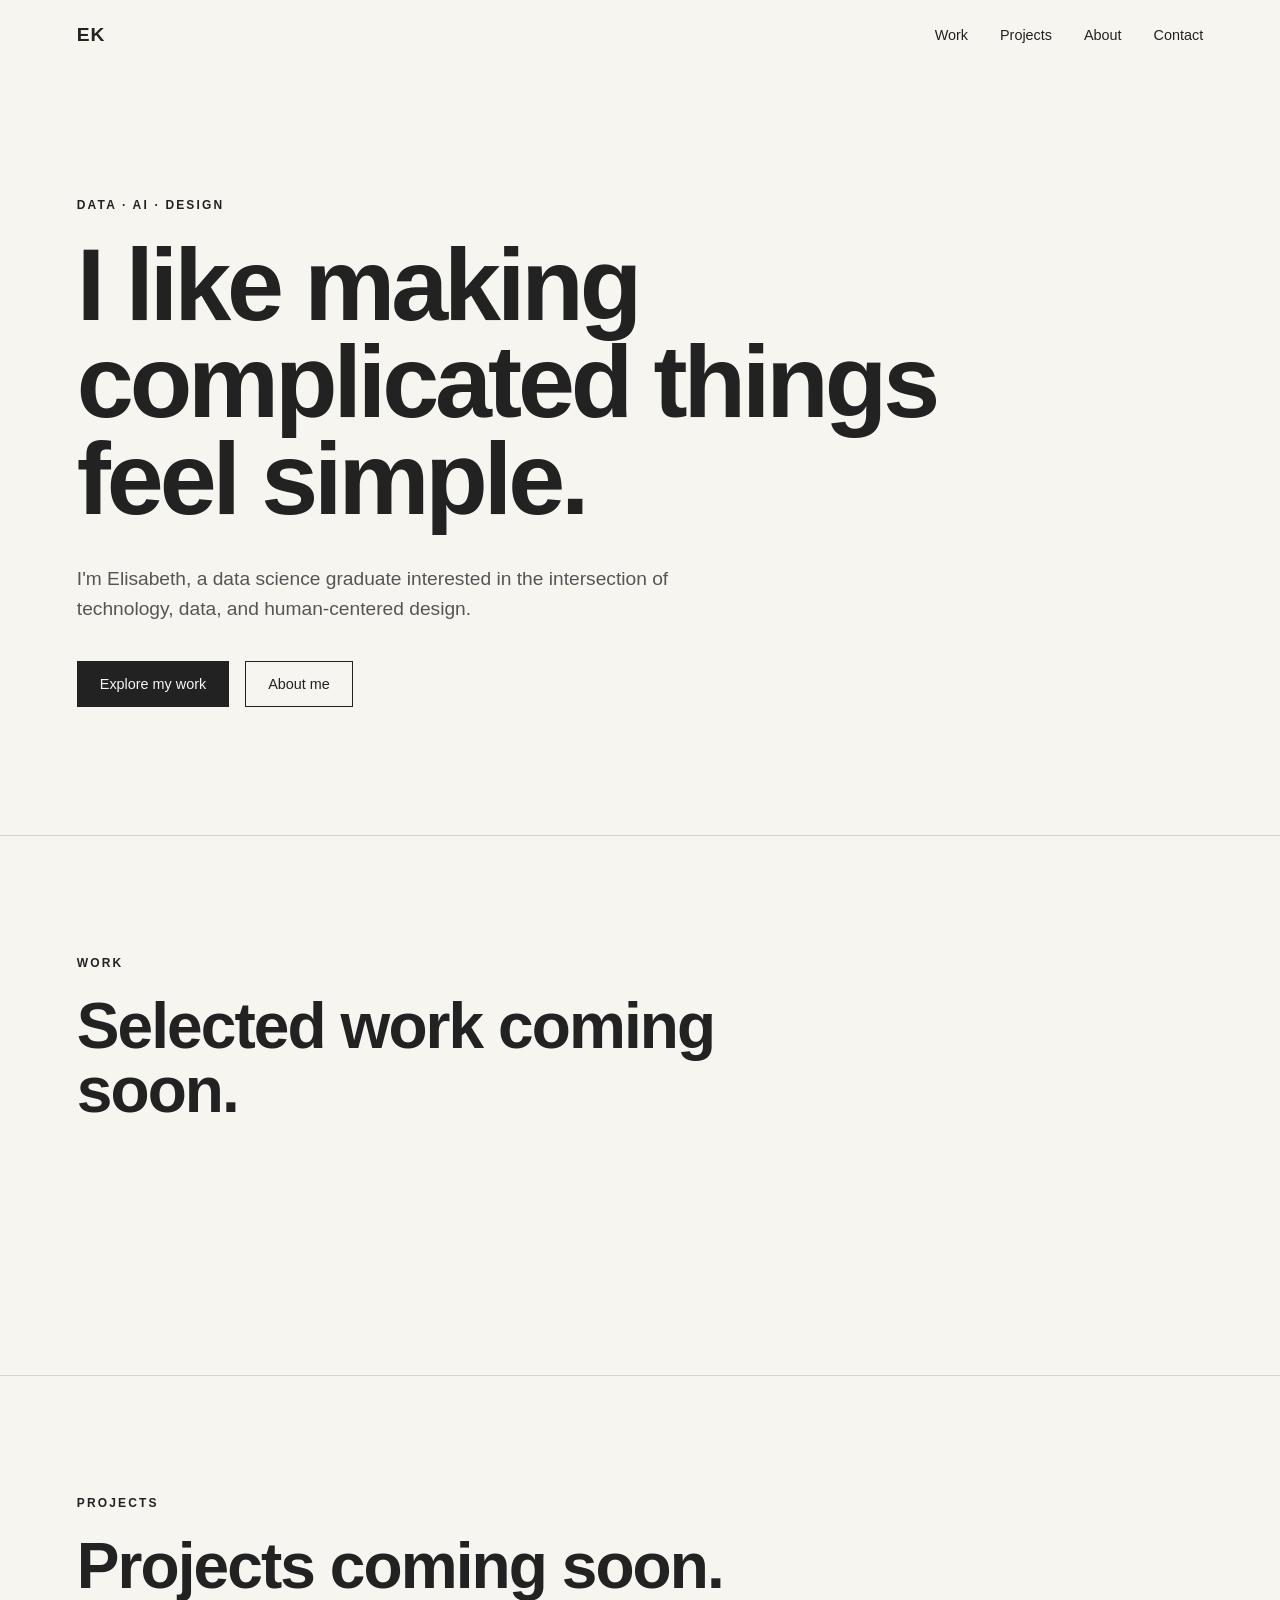
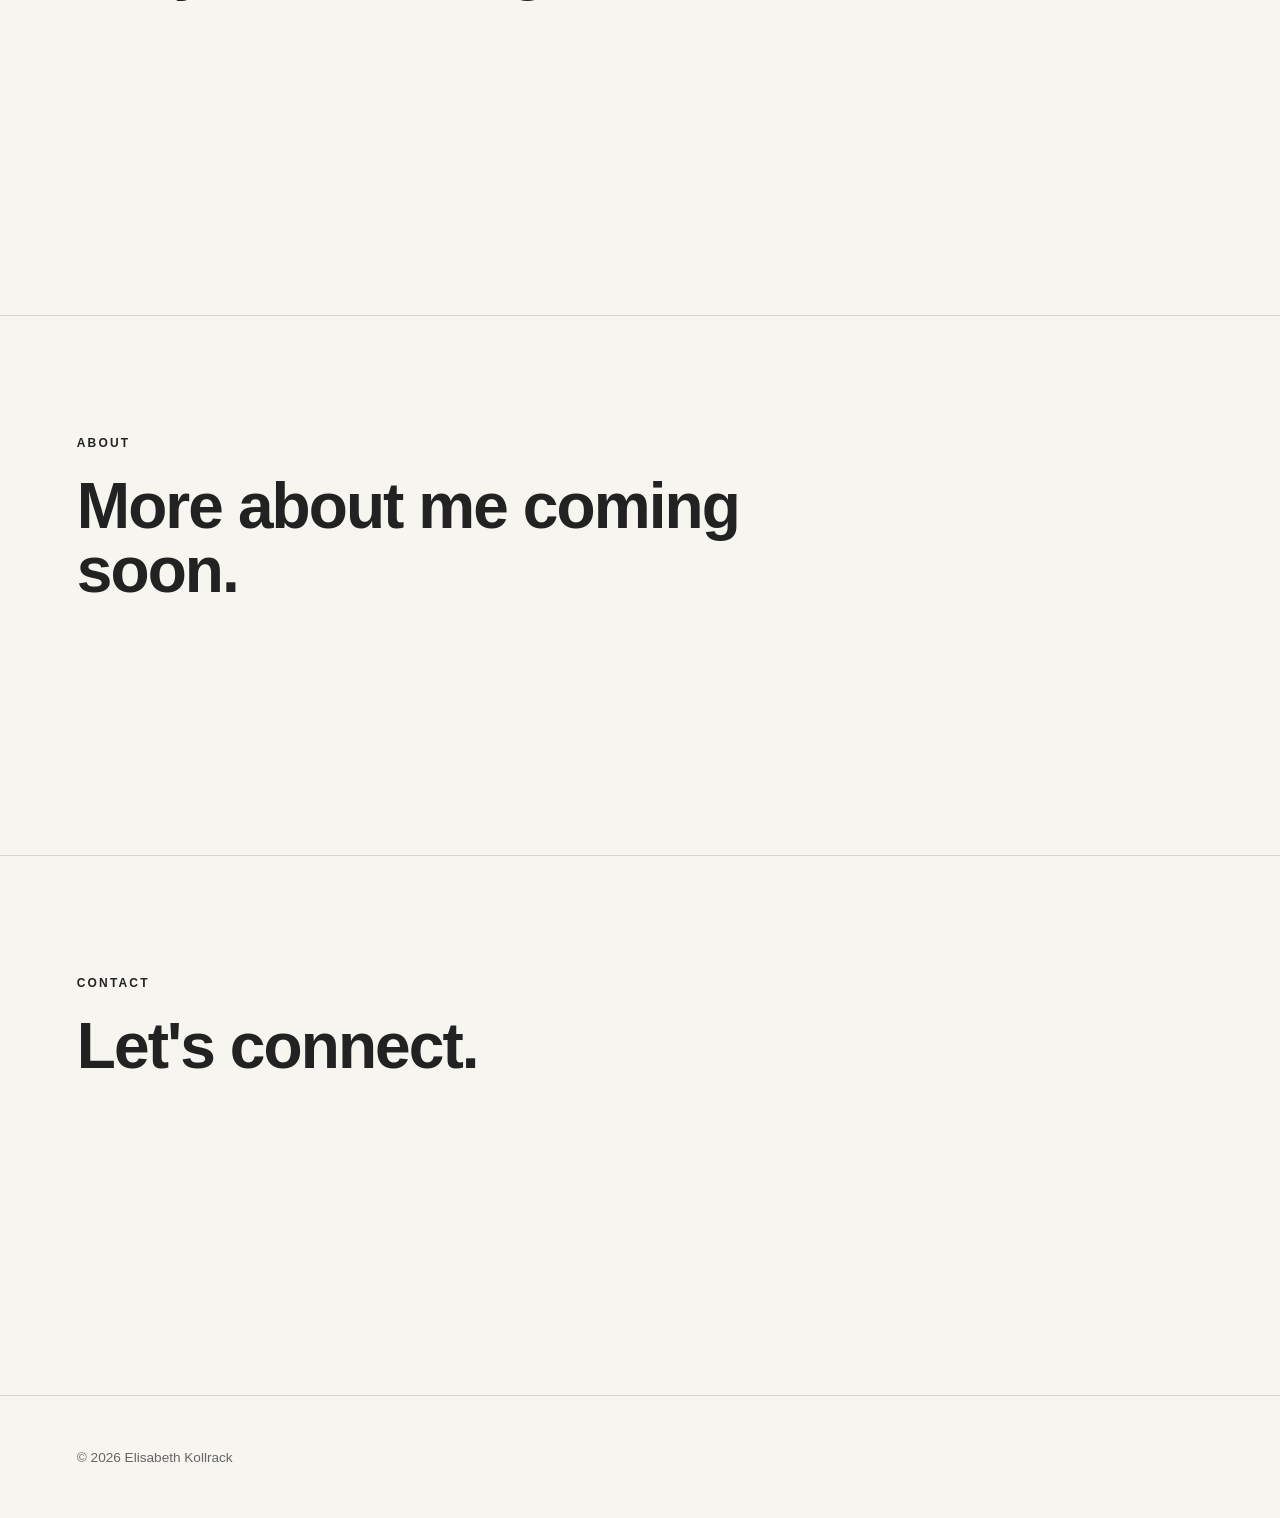
==== index.html @ 409f9e85 "css" ====
<!DOCTYPE html>
<html lang="en">

<head>
    <meta charset="UTF-8">
    <meta name="viewport" content="width=device-width, initial-scale=1.0">

    <title>Elisabeth Kollrack</title>
    <meta name="description" content="Elisabeth Kollrack — Data, AI, and Design.">

    <link rel="stylesheet" href="css/style.css">
</head>

<body>

    <!-- Navigation -->
    <header>
        <nav class="navbar">

            <a href="index.html" class="logo">
                EK
            </a>

            <div class="nav-links">
                <a href="#work">Work</a>
                <a href="#projects">Projects</a>
                <a href="#about">About</a>
                <a href="#contact">Contact</a>
            </div>

        </nav>
    </header>


    <!-- Main Content -->
    <main>

        <!-- Hero Section -->
        <section class="hero">

            <div class="hero-content">

                <p class="eyebrow">
                    DATA · AI · DESIGN
                </p>

                <h1>
                    I like making
                    complicated things
                    feel simple.
                </h1>

                <p class="hero-description">
                    I'm Elisabeth, a data science graduate interested
                    in the intersection of technology, data, and
                    human-centered design.
                </p>

                <div class="hero-buttons">

                    <a href="#work" class="button primary">
                        Explore my work
                    </a>

                    <a href="#about" class="button secondary">
                        About me
                    </a>

                </div>

            </div>

        </section>


        <!-- Placeholder for future sections -->
        <section id="work" class="placeholder-section">

            <p class="eyebrow">
                WORK
            </p>

            <h2>
                Selected work coming soon.
            </h2>

        </section>


        <section id="projects" class="placeholder-section">

            <p class="eyebrow">
                PROJECTS
            </p>

            <h2>
                Projects coming soon.
            </h2>

        </section>


        <section id="about" class="placeholder-section">

            <p class="eyebrow">
                ABOUT
            </p>

            <h2>
                More about me coming soon.
            </h2>

        </section>


        <section id="contact" class="placeholder-section">

            <p class="eyebrow">
                CONTACT
            </p>

            <h2>
                Let's connect.
            </h2>

        </section>

    </main>


    <!-- Footer -->
    <footer>

        <p>
            © 2026 Elisabeth Kollrack
        </p>

    </footer>

</body>

</html>
---- css/style.css ----
/* ========================================
   GENERAL
   ======================================== */

   * {
    box-sizing: border-box;
}

html {
    scroll-behavior: smooth;
}

body {
    margin: 0;
    font-family: Arial, sans-serif;
    background-color: #f7f5f0;
    color: #222222;
}

a {
    color: inherit;
    text-decoration: none;
}


/* ========================================
   NAVIGATION
   ======================================== */

.navbar {
    display: flex;
    justify-content: space-between;
    align-items: center;

    padding: 24px 6%;

    position: sticky;
    top: 0;
    z-index: 100;

    background-color: #f7f5f0;
}

.logo {
    font-size: 1.2rem;
    font-weight: bold;
    letter-spacing: 0.05em;
}

.nav-links {
    display: flex;
    gap: 32px;
}

.nav-links a {
    font-size: 0.9rem;
    transition: opacity 0.2s ease;
}

.nav-links a:hover {
    opacity: 0.5;
}


/* ========================================
   HERO
   ======================================== */

.hero {
    min-height: 85vh;

    display: flex;
    align-items: center;

    padding: 80px 6%;
}

.hero-content {
    max-width: 950px;
}

.eyebrow {
    margin: 0 0 24px 0;

    font-size: 0.75rem;
    font-weight: bold;
    letter-spacing: 0.18em;
}

.hero h1 {
    margin: 0;

    max-width: 950px;

    font-size: clamp(3.5rem, 8vw, 7rem);
    line-height: 0.95;
    letter-spacing: -0.04em;
    font-weight: 600;
}

.hero-description {
    max-width: 600px;

    margin: 36px 0 0 0;

    font-size: 1.2rem;
    line-height: 1.6;

    color: #555555;
}


/* ========================================
   BUTTONS
   ======================================== */

.hero-buttons {
    display: flex;
    gap: 16px;

    margin-top: 36px;
}

.button {
    display: inline-block;

    padding: 14px 22px;

    border: 1px solid #222222;

    font-size: 0.9rem;

    transition:
        transform 0.2s ease,
        background-color 0.2s ease,
        color 0.2s ease;
}

.button.primary {
    background-color: #222222;
    color: #f7f5f0;
}

.button.secondary {
    background-color: transparent;
}

.button:hover {
    transform: translateY(-3px);
}

.button.primary:hover {
    background-color: transparent;
    color: #222222;
}


/* ========================================
   PLACEHOLDER SECTIONS
   ======================================== */

.placeholder-section {
    min-height: 60vh;

    padding: 120px 6%;

    border-top: 1px solid #d8d5cf;
}

.placeholder-section h2 {
    max-width: 800px;

    margin: 0;

    font-size: clamp(2.5rem, 5vw, 5rem);
    line-height: 1;
    letter-spacing: -0.03em;
}


/* ========================================
   FOOTER
   ======================================== */

footer {
    padding: 40px 6%;

    border-top: 1px solid #d8d5cf;

    color: #666666;

    font-size: 0.85rem;
}


/* ========================================
   MOBILE
   ======================================== */

@media (max-width: 768px) {

    .navbar {
        padding: 20px 5%;
    }

    .nav-links {
        gap: 16px;
    }

    .nav-links a {
        font-size: 0.8rem;
    }

    .hero {
        min-height: 80vh;

        padding: 60px 5%;
    }

    .hero h1 {
        font-size: clamp(3rem, 14vw, 5rem);
    }

    .hero-description {
        font-size: 1rem;
    }

    .hero-buttons {
        flex-direction: column;
        align-items: flex-start;
    }

    .button {
        width: 100%;
        text-align: center;
    }

    .placeholder-section {
        min-height: 50vh;
        padding: 80px 5%;
    }

}
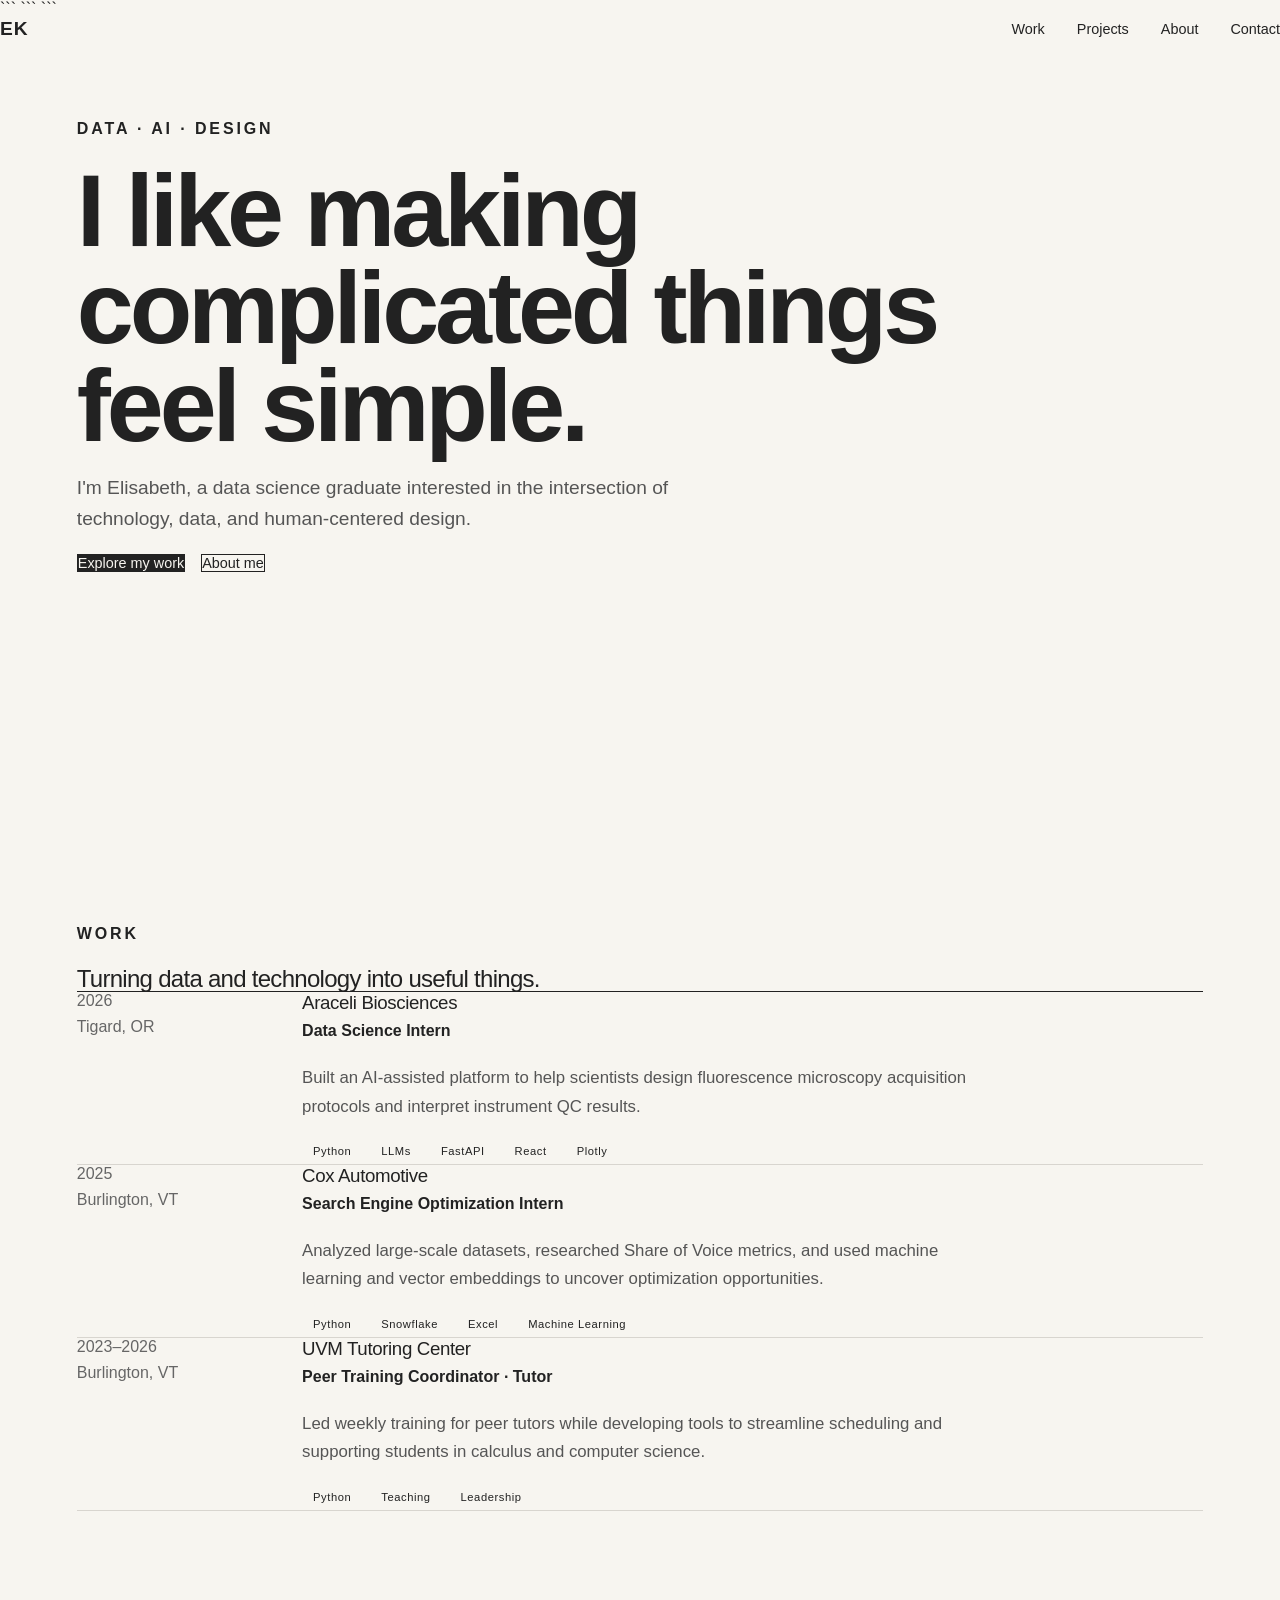
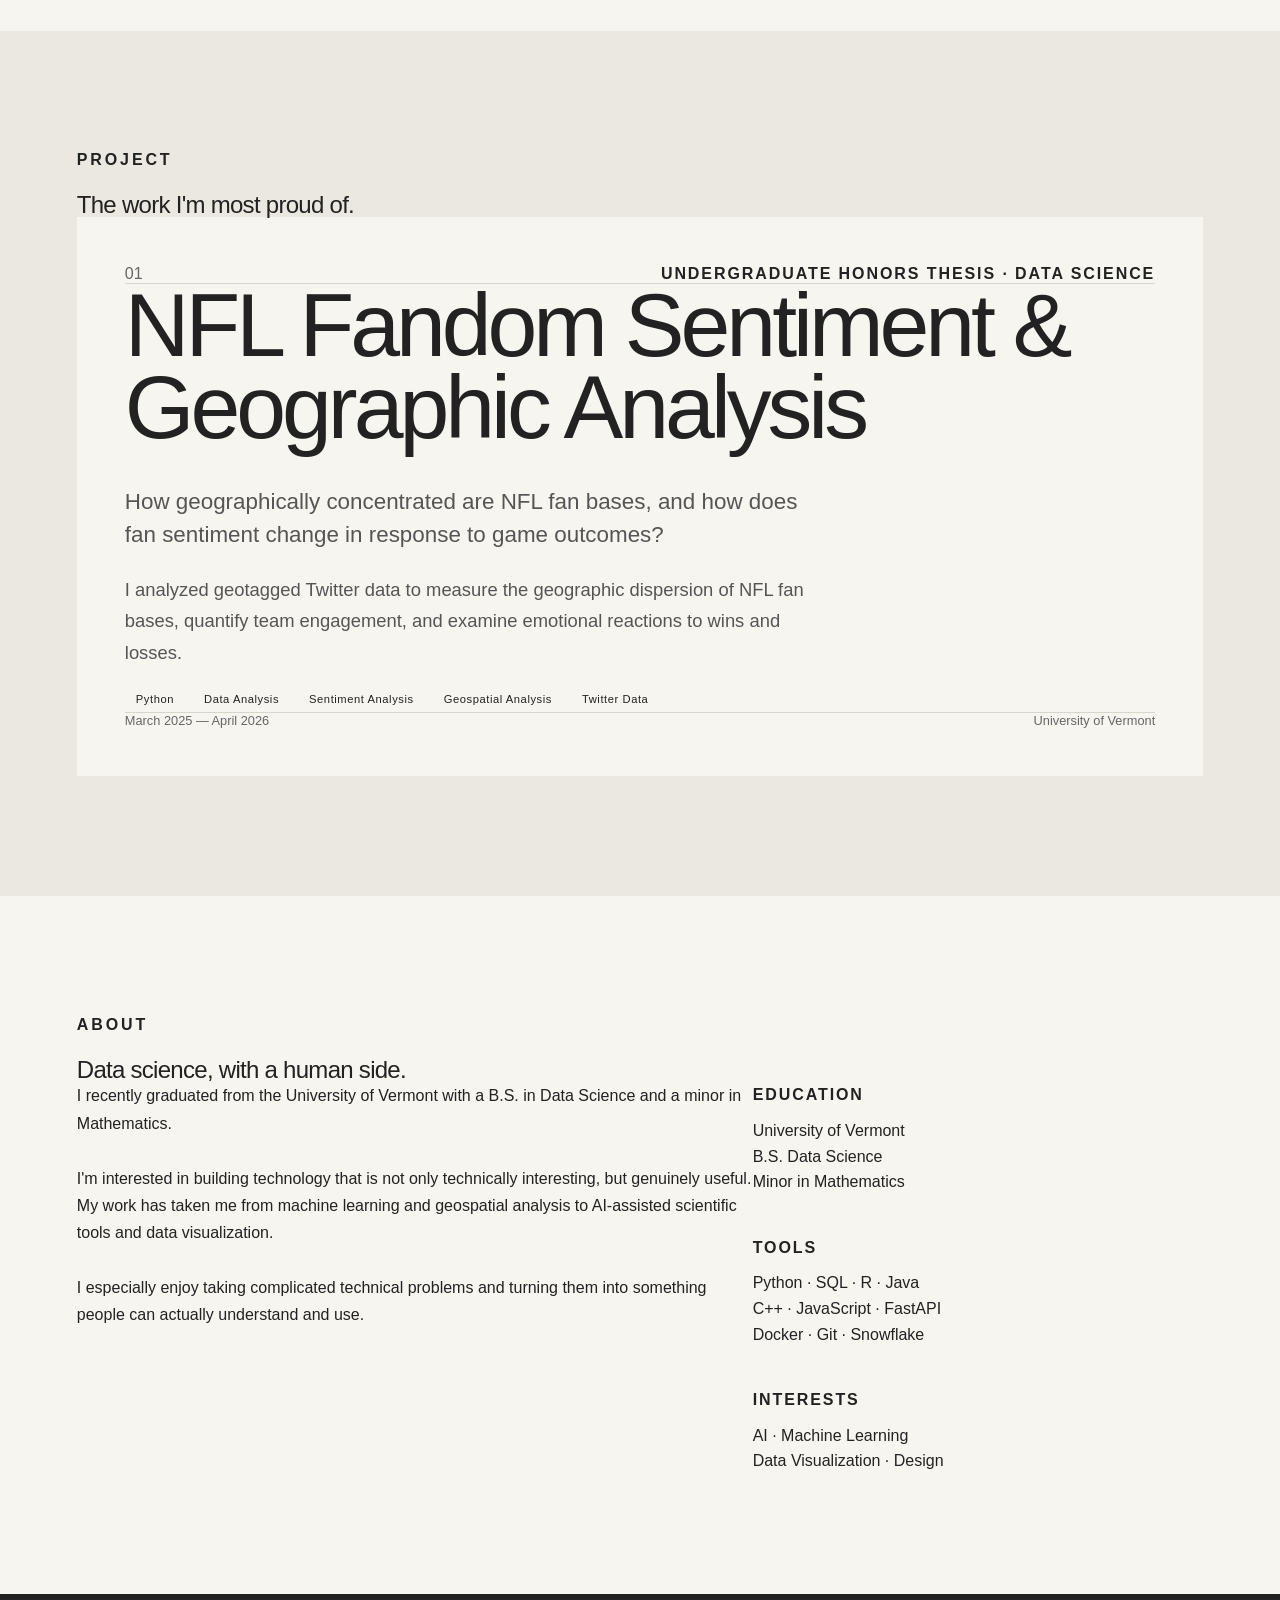
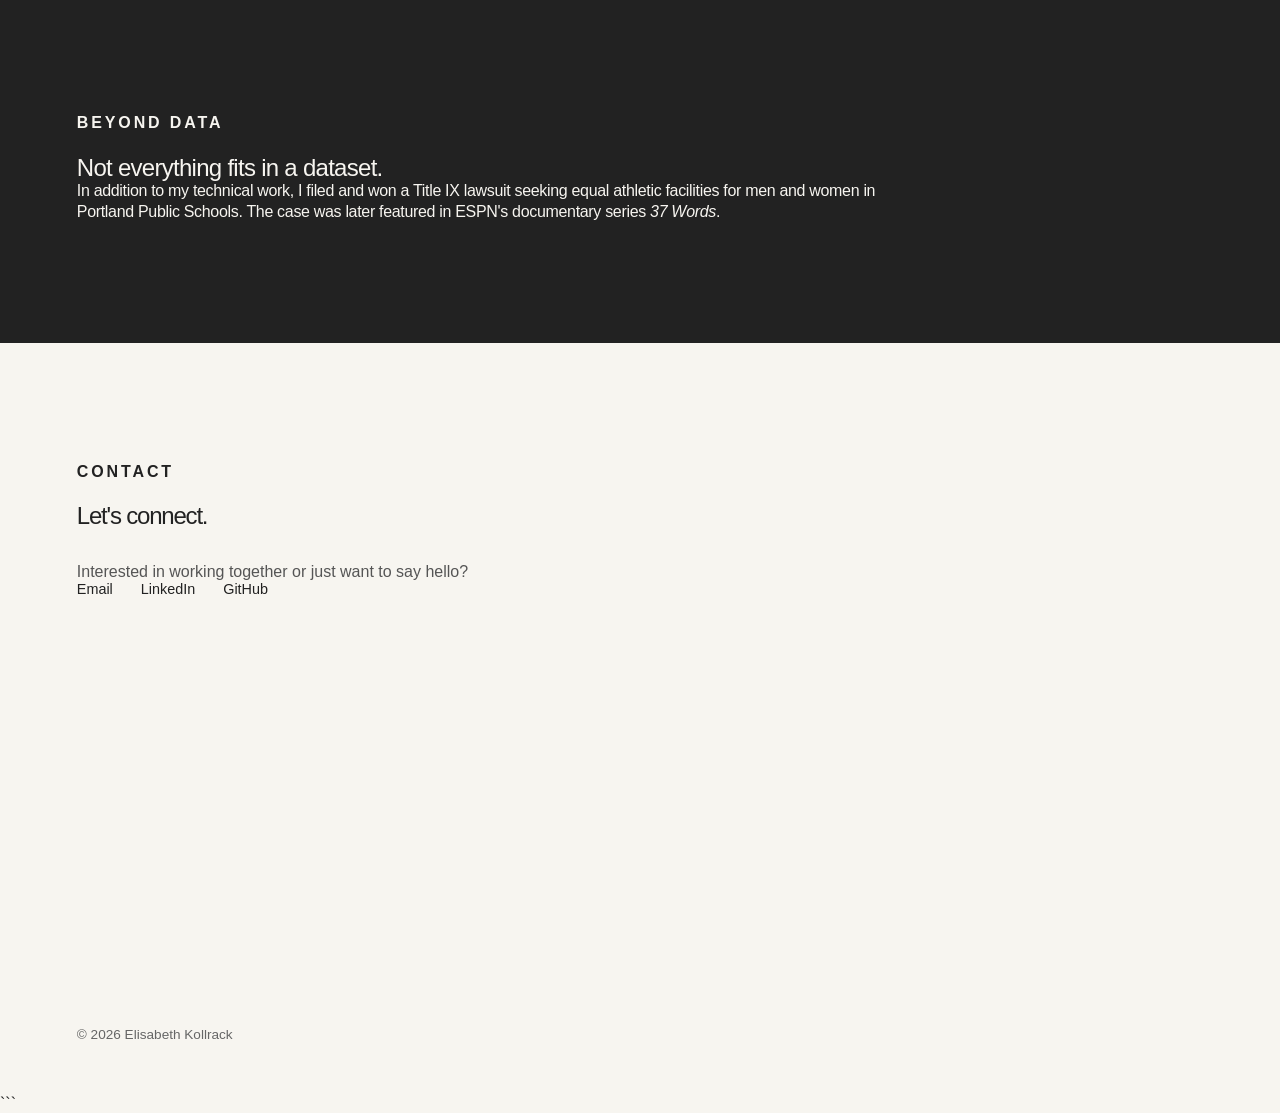
==== commit cb6350b7: "homepage" ====
--- a/index.html
+++ b/index.html
@@ -1,142 +1,462 @@
 <!DOCTYPE html>
+
 <html lang="en">
 
 <head>
     <meta charset="UTF-8">
     <meta name="viewport" content="width=device-width, initial-scale=1.0">
 
-    <title>Elisabeth Kollrack</title>
-    <meta name="description" content="Elisabeth Kollrack — Data, AI, and Design.">
-
-    <link rel="stylesheet" href="css/style.css">
+```
+<title>Elisabeth Kollrack</title>
+<meta name="description" content="Elisabeth Kollrack — Data, AI, and Design.">
+
+<link rel="stylesheet" href="css/style.css">
+```
+
 </head>
 
 <body>
 
-    <!-- Navigation -->
-    <header>
-        <nav class="navbar">
-
-            <a href="index.html" class="logo">
-                EK
-            </a>
-
-            <div class="nav-links">
-                <a href="#work">Work</a>
-                <a href="#projects">Projects</a>
-                <a href="#about">About</a>
-                <a href="#contact">Contact</a>
-            </div>
-
-        </nav>
-    </header>
-
-
-    <!-- Main Content -->
-    <main>
-
-        <!-- Hero Section -->
-        <section class="hero">
-
-            <div class="hero-content">
-
-                <p class="eyebrow">
-                    DATA · AI · DESIGN
-                </p>
-
-                <h1>
-                    I like making
-                    complicated things
-                    feel simple.
-                </h1>
-
-                <p class="hero-description">
-                    I'm Elisabeth, a data science graduate interested
-                    in the intersection of technology, data, and
-                    human-centered design.
-                </p>
-
-                <div class="hero-buttons">
-
-                    <a href="#work" class="button primary">
-                        Explore my work
-                    </a>
-
-                    <a href="#about" class="button secondary">
-                        About me
-                    </a>
-
-                </div>
-
-            </div>
-
-        </section>
-
-
-        <!-- Placeholder for future sections -->
-        <section id="work" class="placeholder-section">
+```
+<!-- Navigation -->
+<header>
+    <nav class="navbar">
+
+        <a href="index.html" class="logo">
+            EK
+        </a>
+
+        <div class="nav-links">
+            <a href="#work">Work</a>
+            <a href="#projects">Projects</a>
+            <a href="#about">About</a>
+            <a href="#contact">Contact</a>
+        </div>
+
+    </nav>
+</header>
+
+
+<!-- Main Content -->
+<main>
+
+    <!-- Hero -->
+    <section class="hero">
+
+        <div class="hero-content">
+
+            <p class="eyebrow">
+                DATA · AI · DESIGN
+            </p>
+
+            <h1>
+                I like making
+                complicated things
+                feel simple.
+            </h1>
+
+            <p class="hero-description">
+                I'm Elisabeth, a data science graduate interested
+                in the intersection of technology, data, and
+                human-centered design.
+            </p>
+
+            <div class="hero-buttons">
+
+                <a href="#work" class="button primary">
+                    Explore my work
+                </a>
+
+                <a href="#about" class="button secondary">
+                    About me
+                </a>
+
+            </div>
+
+        </div>
+
+    </section>
+
+
+    <!-- Work -->
+    <section id="work" class="section">
+
+        <div class="section-header">
 
             <p class="eyebrow">
                 WORK
             </p>
 
             <h2>
-                Selected work coming soon.
+                Turning data and technology into useful things.
             </h2>
 
-        </section>
-
-
-        <section id="projects" class="placeholder-section">
+        </div>
+
+
+        <div class="work-list">
+
+            <!-- Araceli -->
+            <article class="work-item">
+
+                <div class="work-meta">
+                    <span>2026</span>
+                    <span>Tigard, OR</span>
+                </div>
+
+                <div class="work-content">
+
+                    <h3>
+                        Araceli Biosciences
+                    </h3>
+
+                    <p class="work-role">
+                        Data Science Intern
+                    </p>
+
+                    <p>
+                        Built an AI-assisted platform to help scientists
+                        design fluorescence microscopy acquisition
+                        protocols and interpret instrument QC results.
+                    </p>
+
+                    <div class="tags">
+                        <span>Python</span>
+                        <span>LLMs</span>
+                        <span>FastAPI</span>
+                        <span>React</span>
+                        <span>Plotly</span>
+                    </div>
+
+                </div>
+
+            </article>
+
+
+            <!-- Cox Automotive -->
+            <article class="work-item">
+
+                <div class="work-meta">
+                    <span>2025</span>
+                    <span>Burlington, VT</span>
+                </div>
+
+                <div class="work-content">
+
+                    <h3>
+                        Cox Automotive
+                    </h3>
+
+                    <p class="work-role">
+                        Search Engine Optimization Intern
+                    </p>
+
+                    <p>
+                        Analyzed large-scale datasets, researched Share
+                        of Voice metrics, and used machine learning and
+                        vector embeddings to uncover optimization
+                        opportunities.
+                    </p>
+
+                    <div class="tags">
+                        <span>Python</span>
+                        <span>Snowflake</span>
+                        <span>Excel</span>
+                        <span>Machine Learning</span>
+                    </div>
+
+                </div>
+
+            </article>
+
+
+            <!-- UVM Tutoring Center -->
+            <article class="work-item">
+
+                <div class="work-meta">
+                    <span>2023–2026</span>
+                    <span>Burlington, VT</span>
+                </div>
+
+                <div class="work-content">
+
+                    <h3>
+                        UVM Tutoring Center
+                    </h3>
+
+                    <p class="work-role">
+                        Peer Training Coordinator · Tutor
+                    </p>
+
+                    <p>
+                        Led weekly training for peer tutors while
+                        developing tools to streamline scheduling and
+                        supporting students in calculus and computer
+                        science.
+                    </p>
+
+                    <div class="tags">
+                        <span>Python</span>
+                        <span>Teaching</span>
+                        <span>Leadership</span>
+                    </div>
+
+                </div>
+
+            </article>
+
+        </div>
+
+    </section>
+
+
+    <!-- Projects -->
+    <section id="projects" class="section projects-section">
+
+        <div class="section-header">
 
             <p class="eyebrow">
-                PROJECTS
+                PROJECT
             </p>
 
             <h2>
-                Projects coming soon.
+                The work I'm most proud of.
             </h2>
 
-        </section>
-
-
-        <section id="about" class="placeholder-section">
+        </div>
+
+
+        <!-- Featured Thesis -->
+        <article class="featured-project">
+
+            <div class="project-top">
+
+                <p class="project-number">
+                    01
+                </p>
+
+                <p class="project-type">
+                    UNDERGRADUATE HONORS THESIS · DATA SCIENCE
+                </p>
+
+            </div>
+
+
+            <div class="featured-project-content">
+
+                <h3>
+                    NFL Fandom Sentiment
+                    & Geographic Analysis
+                </h3>
+
+                <p class="project-question">
+                    How geographically concentrated are NFL fan bases,
+                    and how does fan sentiment change in response to
+                    game outcomes?
+                </p>
+
+                <p>
+                    I analyzed geotagged Twitter data to measure the
+                    geographic dispersion of NFL fan bases, quantify
+                    team engagement, and examine emotional reactions
+                    to wins and losses.
+                </p>
+
+                <div class="tags">
+                    <span>Python</span>
+                    <span>Data Analysis</span>
+                    <span>Sentiment Analysis</span>
+                    <span>Geospatial Analysis</span>
+                    <span>Twitter Data</span>
+                </div>
+
+            </div>
+
+
+            <div class="project-footer">
+
+                <span>
+                    March 2025 — April 2026
+                </span>
+
+                <span>
+                    University of Vermont
+                </span>
+
+            </div>
+
+        </article>
+
+    </section>
+
+
+    <!-- About -->
+    <section id="about" class="section about-section">
+
+        <div class="section-header">
 
             <p class="eyebrow">
                 ABOUT
             </p>
 
             <h2>
-                More about me coming soon.
+                Data science, with a human side.
             </h2>
 
-        </section>
-
-
-        <section id="contact" class="placeholder-section">
+        </div>
+
+        <div class="about-content">
+
+            <div class="about-main">
+
+                <p>
+                    I recently graduated from the University of Vermont
+                    with a B.S. in Data Science and a minor in Mathematics.
+                </p>
+
+                <p>
+                    I'm interested in building technology that is not
+                    only technically interesting, but genuinely useful.
+                    My work has taken me from machine learning and
+                    geospatial analysis to AI-assisted scientific tools
+                    and data visualization.
+                </p>
+
+                <p>
+                    I especially enjoy taking complicated technical
+                    problems and turning them into something people can
+                    actually understand and use.
+                </p>
+
+            </div>
+
+
+            <div class="about-details">
+
+                <div>
+                    <p class="detail-label">
+                        EDUCATION
+                    </p>
+
+                    <p>
+                        University of Vermont<br>
+                        B.S. Data Science<br>
+                        Minor in Mathematics
+                    </p>
+                </div>
+
+
+                <div>
+                    <p class="detail-label">
+                        TOOLS
+                    </p>
+
+                    <p>
+                        Python · SQL · R · Java<br>
+                        C++ · JavaScript · FastAPI<br>
+                        Docker · Git · Snowflake
+                    </p>
+                </div>
+
+
+                <div>
+                    <p class="detail-label">
+                        INTERESTS
+                    </p>
+
+                    <p>
+                        AI · Machine Learning<br>
+                        Data Visualization · Design
+                    </p>
+                </div>
+
+            </div>
+
+        </div>
+
+    </section>
+
+
+    <!-- Beyond Data -->
+    <section class="section beyond-section">
+
+        <div class="section-header">
 
             <p class="eyebrow">
-                CONTACT
+                BEYOND DATA
             </p>
 
             <h2>
-                Let's connect.
+                Not everything fits in a dataset.
             </h2>
 
-        </section>
-
-    </main>
-
-
-    <!-- Footer -->
-    <footer>
+        </div>
+
+        <div class="beyond-content">
+
+            <p>
+                In addition to my technical work, I filed and won a
+                Title IX lawsuit seeking equal athletic facilities for
+                men and women in Portland Public Schools. The case was
+                later featured in ESPN's documentary series
+                <em>37 Words</em>.
+            </p>
+
+        </div>
+
+    </section>
+
+
+    <!-- Contact -->
+    <section id="contact" class="section contact-section">
+
+        <p class="eyebrow">
+            CONTACT
+        </p>
+
+        <h2>
+            Let's connect.
+        </h2>
 
         <p>
-            © 2026 Elisabeth Kollrack
+            Interested in working together or just want to say hello?
         </p>
 
-    </footer>
+        <div class="contact-links">
+
+            <a href="mailto:elisabethkollrack@gmail.com">
+                Email
+            </a>
+
+            <a href="https://www.linkedin.com/in/elisabethkollrack/"
+               target="_blank"
+               rel="noopener noreferrer">
+                LinkedIn
+            </a>
+
+            <a href="https://github.com/ekollrack"
+               target="_blank"
+               rel="noopener noreferrer">
+                GitHub
+            </a>
+
+        </div>
+
+    </section>
+
+</main>
+
+
+<!-- Footer -->
+<footer>
+
+    <p>
+        © 2026 Elisabeth Kollrack
+    </p>
+
+</footer>
+```
 
 </body>
 
-</html>+</html>
--- a/css/style.css
+++ b/css/style.css
@@ -1,243 +1,715 @@
 /* ========================================
-   GENERAL
-   ======================================== */
+GENERAL
+======================================== */
 
-   * {
+* {
     box-sizing: border-box;
-}
-
-html {
-    scroll-behavior: smooth;
-}
-
-body {
-    margin: 0;
-    font-family: Arial, sans-serif;
-    background-color: #f7f5f0;
-    color: #222222;
-}
-
-a {
-    color: inherit;
-    text-decoration: none;
-}
-
-
-/* ========================================
-   NAVIGATION
-   ======================================== */
-
-.navbar {
-    display: flex;
-    justify-content: space-between;
-    align-items: center;
-
-    padding: 24px 6%;
-
-    position: sticky;
-    top: 0;
-    z-index: 100;
-
-    background-color: #f7f5f0;
-}
-
-.logo {
-    font-size: 1.2rem;
-    font-weight: bold;
-    letter-spacing: 0.05em;
-}
-
-.nav-links {
-    display: flex;
-    gap: 32px;
-}
-
-.nav-links a {
-    font-size: 0.9rem;
-    transition: opacity 0.2s ease;
-}
-
-.nav-links a:hover {
-    opacity: 0.5;
-}
-
-
-/* ========================================
-   HERO
-   ======================================== */
-
-.hero {
-    min-height: 85vh;
-
-    display: flex;
-    align-items: center;
-
-    padding: 80px 6%;
-}
-
-.hero-content {
-    max-width: 950px;
-}
-
-.eyebrow {
-    margin: 0 0 24px 0;
-
-    font-size: 0.75rem;
-    font-weight: bold;
-    letter-spacing: 0.18em;
-}
-
-.hero h1 {
-    margin: 0;
-
-    max-width: 950px;
-
-    font-size: clamp(3.5rem, 8vw, 7rem);
-    line-height: 0.95;
-    letter-spacing: -0.04em;
-    font-weight: 600;
-}
-
-.hero-description {
-    max-width: 600px;
-
-    margin: 36px 0 0 0;
-
-    font-size: 1.2rem;
-    line-height: 1.6;
-
-    color: #555555;
-}
-
-
-/* ========================================
-   BUTTONS
-   ======================================== */
-
-.hero-buttons {
-    display: flex;
-    gap: 16px;
-
-    margin-top: 36px;
-}
-
-.button {
-    display: inline-block;
-
-    padding: 14px 22px;
-
-    border: 1px solid #222222;
-
-    font-size: 0.9rem;
-
-    transition:
-        transform 0.2s ease,
-        background-color 0.2s ease,
-        color 0.2s ease;
-}
-
-.button.primary {
-    background-color: #222222;
-    color: #f7f5f0;
-}
-
-.button.secondary {
-    background-color: transparent;
-}
-
-.button:hover {
-    transform: translateY(-3px);
-}
-
-.button.primary:hover {
-    background-color: transparent;
-    color: #222222;
-}
-
-
-/* ========================================
-   PLACEHOLDER SECTIONS
-   ======================================== */
-
-.placeholder-section {
-    min-height: 60vh;
-
-    padding: 120px 6%;
-
-    border-top: 1px solid #d8d5cf;
-}
-
-.placeholder-section h2 {
-    max-width: 800px;
-
-    margin: 0;
-
-    font-size: clamp(2.5rem, 5vw, 5rem);
-    line-height: 1;
-    letter-spacing: -0.03em;
-}
-
-
-/* ========================================
-   FOOTER
-   ======================================== */
-
-footer {
-    padding: 40px 6%;
-
-    border-top: 1px solid #d8d5cf;
-
-    color: #666666;
-
-    font-size: 0.85rem;
-}
-
-
-/* ========================================
-   MOBILE
-   ======================================== */
-
-@media (max-width: 768px) {
-
-    .navbar {
-        padding: 20px 5%;
     }
-
-    .nav-links {
-        gap: 16px;
-    }
-
-    .nav-links a {
-        font-size: 0.8rem;
-    }
-
-    .hero {
-        min-height: 80vh;
-
-        padding: 60px 5%;
-    }
-
-    .hero h1 {
-        font-size: clamp(3rem, 14vw, 5rem);
-    }
-
-    .hero-description {
-        font-size: 1rem;
-    }
-
-    .hero-buttons {
-        flex-direction: column;
-        align-items: flex-start;
-    }
-
-    .button {
-        width: 100%;
-        text-align: center;
-    }
-
-    .placeholder-section {
-        min-height: 50vh;
-        padding: 80px 5%;
-    }
-
-}
+  
+  html {
+  scroll-behavior: smooth;
+  }
+  
+  body {
+  margin: 0;
+  font-family: Arial, sans-serif;
+  background-color: #f7f5f0;
+  color: #222222;
+  }
+  
+  a {
+  color: inherit;
+  text-decoration: none;
+  }
+  
+  /* ========================================
+  NAVIGATION
+  ======================================== */
+  
+  .navbar {
+  display: flex;
+  justify-content: space-between;
+  align-items: center;
+  
+  ```
+  padding: 24px 6%;
+  
+  position: sticky;
+  top: 0;
+  z-index: 100;
+  
+  background-color: #f7f5f0;
+  ```
+  
+  }
+  
+  .logo {
+  font-size: 1.2rem;
+  font-weight: bold;
+  letter-spacing: 0.05em;
+  
+  ```
+  transition: opacity 0.2s ease;
+  ```
+  
+  }
+  
+  .logo:hover {
+  opacity: 0.5;
+  }
+  
+  .nav-links {
+  display: flex;
+  gap: 32px;
+  }
+  
+  .nav-links a {
+  font-size: 0.9rem;
+  
+  ```
+  transition: opacity 0.2s ease;
+  ```
+  
+  }
+  
+  .nav-links a:hover {
+  opacity: 0.5;
+  }
+  
+  /* ========================================
+  HERO
+  ======================================== */
+  
+  .hero {
+  min-height: 85vh;
+  
+  ```
+  display: flex;
+  align-items: center;
+  
+  padding: 80px 6%;
+  ```
+  
+  }
+  
+  .hero-content {
+  max-width: 950px;
+  }
+  
+  .eyebrow {
+  margin: 0 0 24px 0;
+  
+  ```
+  font-size: 0.75rem;
+  font-weight: bold;
+  letter-spacing: 0.18em;
+  ```
+  
+  }
+  
+  .hero h1 {
+  margin: 0;
+  
+  ```
+  max-width: 950px;
+  
+  font-size: clamp(3.5rem, 8vw, 7rem);
+  line-height: 0.95;
+  letter-spacing: -0.04em;
+  font-weight: 600;
+  ```
+  
+  }
+  
+  .hero-description {
+  max-width: 600px;
+  
+  ```
+  margin: 36px 0 0 0;
+  
+  font-size: 1.2rem;
+  line-height: 1.6;
+  
+  color: #555555;
+  ```
+  
+  }
+  
+  /* ========================================
+  BUTTONS
+  ======================================== */
+  
+  .hero-buttons {
+  display: flex;
+  gap: 16px;
+  
+  ```
+  margin-top: 36px;
+  ```
+  
+  }
+  
+  .button {
+  display: inline-block;
+  
+  ```
+  padding: 14px 22px;
+  
+  border: 1px solid #222222;
+  
+  font-size: 0.9rem;
+  
+  transition:
+      transform 0.2s ease,
+      background-color 0.2s ease,
+      color 0.2s ease;
+  ```
+  
+  }
+  
+  .button.primary {
+  background-color: #222222;
+  color: #f7f5f0;
+  }
+  
+  .button.secondary {
+  background-color: transparent;
+  }
+  
+  .button:hover {
+  transform: translateY(-3px);
+  }
+  
+  .button.primary:hover {
+  background-color: transparent;
+  color: #222222;
+  }
+  
+  /* ========================================
+  GENERAL SECTIONS
+  ======================================== */
+  
+  .section {
+  padding: 120px 6%;
+  
+  ```
+  border-top: 1px solid #d8d5cf;
+  ```
+  
+  }
+  
+  .section-header {
+  max-width: 850px;
+  
+  ```
+  margin-bottom: 80px;
+  ```
+  
+  }
+  
+  .section-header h2 {
+  margin: 0;
+  
+  ```
+  font-size: clamp(2.5rem, 5vw, 5rem);
+  line-height: 1;
+  letter-spacing: -0.03em;
+  font-weight: 500;
+  ```
+  
+  }
+  
+  /* ========================================
+  WORK
+  ======================================== */
+  
+  .work-list {
+  border-top: 1px solid #222222;
+  }
+  
+  .work-item {
+  display: grid;
+  grid-template-columns: 20% 80%;
+  
+  ```
+  padding: 48px 0;
+  
+  border-bottom: 1px solid #d8d5cf;
+  ```
+  
+  }
+  
+  .work-meta {
+  display: flex;
+  flex-direction: column;
+  gap: 8px;
+  
+  ```
+  font-size: 0.8rem;
+  color: #666666;
+  ```
+  
+  }
+  
+  .work-content {
+  max-width: 800px;
+  }
+  
+  .work-content h3 {
+  margin: 0;
+  
+  ```
+  font-size: clamp(2rem, 3vw, 3rem);
+  font-weight: 500;
+  letter-spacing: -0.02em;
+  ```
+  
+  }
+  
+  .work-role {
+  margin: 8px 0 24px;
+  
+  ```
+  font-size: 0.9rem;
+  font-weight: bold;
+  ```
+  
+  }
+  
+  .work-content > p:not(.work-role) {
+  max-width: 700px;
+  
+  ```
+  margin: 0;
+  
+  font-size: 1.05rem;
+  line-height: 1.7;
+  
+  color: #555555;
+  ```
+  
+  }
+  
+  /* ========================================
+  TAGS
+  ======================================== */
+  
+  .tags {
+  display: flex;
+  flex-wrap: wrap;
+  gap: 8px;
+  
+  ```
+  margin-top: 28px;
+  ```
+  
+  }
+  
+  .tags span {
+  padding: 7px 11px;
+  
+  ```
+  border: 1px solid #c8c5bf;
+  
+  font-size: 0.7rem;
+  letter-spacing: 0.05em;
+  ```
+  
+  }
+  
+  /* ========================================
+  FEATURED PROJECT
+  ======================================== */
+  
+  .projects-section {
+  background-color: #ebe8e1;
+  }
+  
+  .featured-project {
+  padding: 48px;
+  
+  ```
+  border: 1px solid #c8c5bf;
+  
+  background-color: #f7f5f0;
+  
+  transition:
+      transform 0.3s ease,
+      box-shadow 0.3s ease;
+  ```
+  
+  }
+  
+  .featured-project:hover {
+  transform: translateY(-6px);
+  
+  ```
+  box-shadow: 0 12px 30px rgba(0, 0, 0, 0.08);
+  ```
+  
+  }
+  
+  .project-top {
+  display: flex;
+  justify-content: space-between;
+  align-items: center;
+  
+  ```
+  padding-bottom: 32px;
+  
+  border-bottom: 1px solid #d8d5cf;
+  ```
+  
+  }
+  
+  .project-number {
+  margin: 0;
+  
+  ```
+  font-size: 0.8rem;
+  color: #666666;
+  ```
+  
+  }
+  
+  .project-type {
+  margin: 0;
+  
+  ```
+  font-size: 0.7rem;
+  font-weight: bold;
+  letter-spacing: 0.12em;
+  ```
+  
+  }
+  
+  .featured-project-content {
+  max-width: 950px;
+  
+  ```
+  padding: 80px 0;
+  ```
+  
+  }
+  
+  .featured-project-content h3 {
+  margin: 0 0 36px;
+  
+  ```
+  max-width: 900px;
+  
+  font-size: clamp(3rem, 7vw, 7rem);
+  line-height: 0.92;
+  letter-spacing: -0.045em;
+  font-weight: 500;
+  ```
+  
+  }
+  
+  .featured-project-content p {
+  max-width: 700px;
+  
+  ```
+  margin: 0 0 24px;
+  
+  font-size: 1.15rem;
+  line-height: 1.7;
+  
+  color: #555555;
+  ```
+  
+  }
+  
+  .featured-project-content .project-question {
+  font-size: 1.4rem;
+  line-height: 1.5;
+  
+  ```
+  color: #222222;
+  ```
+  
+  }
+  
+  .project-footer {
+  display: flex;
+  justify-content: space-between;
+  
+  ```
+  padding-top: 24px;
+  
+  border-top: 1px solid #d8d5cf;
+  
+  font-size: 0.8rem;
+  color: #666666;
+  ```
+  
+  }
+  
+  /* ========================================
+  ABOUT
+  ======================================== */
+  
+  .about-content {
+  display: grid;
+  grid-template-columns: 60% 40%;
+  
+  ```
+  gap: 80px;
+  ```
+  
+  }
+  
+  .about-main {
+  max-width: 700px;
+  }
+  
+  .about-main p {
+  margin: 0 0 28px;
+  
+  ```
+  font-size: 1.2rem;
+  line-height: 1.7;
+  ```
+  
+  }
+  
+  .about-details {
+  display: flex;
+  flex-direction: column;
+  gap: 40px;
+  }
+  
+  .about-details p {
+  margin: 0;
+  
+  ```
+  font-size: 0.95rem;
+  line-height: 1.6;
+  ```
+  
+  }
+  
+  .detail-label {
+  margin-bottom: 10px !important;
+  
+  ```
+  font-size: 0.7rem !important;
+  font-weight: bold;
+  letter-spacing: 0.12em;
+  ```
+  
+  }
+  
+  /* ========================================
+  BEYOND DATA
+  ======================================== */
+  
+  .beyond-section {
+  background-color: #222222;
+  color: #f7f5f0;
+  }
+  
+  .beyond-section .eyebrow {
+  color: #f7f5f0;
+  }
+  
+  .beyond-content {
+  max-width: 850px;
+  }
+  
+  .beyond-content p {
+  margin: 0;
+  
+  ```
+  font-size: clamp(1.5rem, 3vw, 2.5rem);
+  line-height: 1.35;
+  letter-spacing: -0.02em;
+  ```
+  
+  }
+  
+  /* ========================================
+  CONTACT
+  ======================================== */
+  
+  .contact-section {
+  min-height: 70vh;
+  
+  ```
+  display: flex;
+  flex-direction: column;
+  justify-content: center;
+  ```
+  
+  }
+  
+  .contact-section h2 {
+  margin: 0;
+  
+  ```
+  font-size: clamp(4rem, 10vw, 9rem);
+  line-height: 0.9;
+  letter-spacing: -0.05em;
+  font-weight: 500;
+  ```
+  
+  }
+  
+  .contact-section > p:not(.eyebrow) {
+  margin: 36px 0 0;
+  
+  ```
+  font-size: 1.1rem;
+  color: #555555;
+  ```
+  
+  }
+  
+  .contact-links {
+  display: flex;
+  gap: 28px;
+  
+  ```
+  margin-top: 40px;
+  ```
+  
+  }
+  
+  .contact-links a {
+  padding-bottom: 5px;
+  
+  ```
+  border-bottom: 1px solid #222222;
+  
+  font-size: 0.9rem;
+  
+  transition: opacity 0.2s ease;
+  ```
+  
+  }
+  
+  .contact-links a:hover {
+  opacity: 0.5;
+  }
+  
+  /* ========================================
+  FOOTER
+  ======================================== */
+  
+  footer {
+  padding: 40px 6%;
+  
+  ```
+  border-top: 1px solid #d8d5cf;
+  
+  color: #666666;
+  
+  font-size: 0.85rem;
+  ```
+  
+  }
+  
+  /* ========================================
+  MOBILE
+  ======================================== */
+  
+  @media (max-width: 768px) {
+  
+  ```
+  .navbar {
+      padding: 20px 5%;
+  }
+  
+  .nav-links {
+      gap: 16px;
+  }
+  
+  .nav-links a {
+      font-size: 0.8rem;
+  }
+  
+  .hero {
+      min-height: 80vh;
+  
+      padding: 60px 5%;
+  }
+  
+  .hero h1 {
+      font-size: clamp(3rem, 14vw, 5rem);
+  }
+  
+  .hero-description {
+      font-size: 1rem;
+  }
+  
+  .hero-buttons {
+      flex-direction: column;
+      align-items: flex-start;
+  }
+  
+  .button {
+      width: 100%;
+      text-align: center;
+  }
+  
+  .section {
+      padding: 80px 5%;
+  }
+  
+  .section-header {
+      margin-bottom: 50px;
+  }
+  
+  .work-item {
+      display: block;
+  
+      padding: 40px 0;
+  }
+  
+  .work-meta {
+      flex-direction: row;
+      gap: 16px;
+  
+      margin-bottom: 24px;
+  }
+  
+  .featured-project {
+      padding: 30px;
+  }
+  
+  .project-top {
+      align-items: flex-start;
+      flex-direction: column;
+      gap: 12px;
+  }
+  
+  .featured-project-content {
+      padding: 60px 0;
+  }
+  
+  .featured-project-content h3 {
+      font-size: clamp(3rem, 15vw, 5rem);
+  }
+  
+  .project-footer {
+      flex-direction: column;
+      gap: 8px;
+  }
+  
+  .about-content {
+      grid-template-columns: 1fr;
+  
+      gap: 60px;
+  }
+  
+  .contact-section h2 {
+      font-size: clamp(4rem, 18vw, 7rem);
+  }
+  
+  .contact-links {
+      flex-wrap: wrap;
+  }
+  ```
+  
+  }
+  
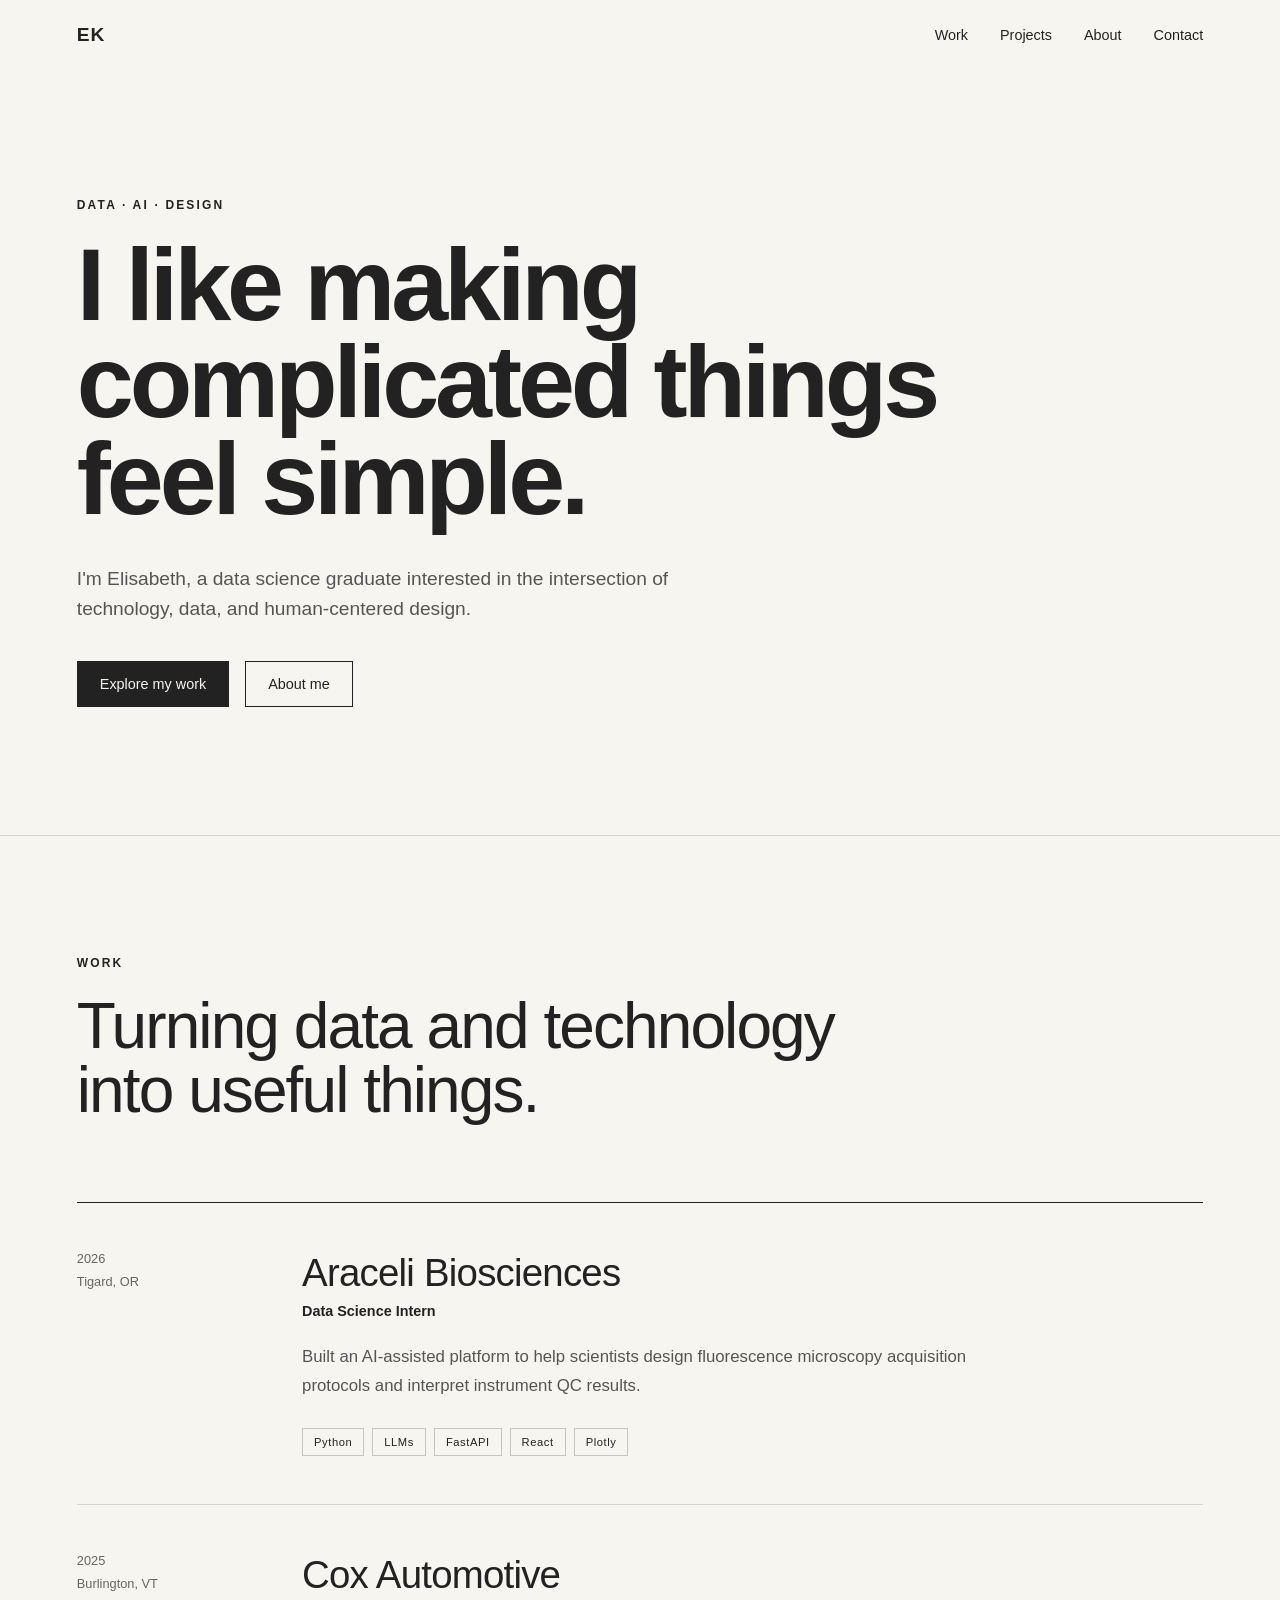
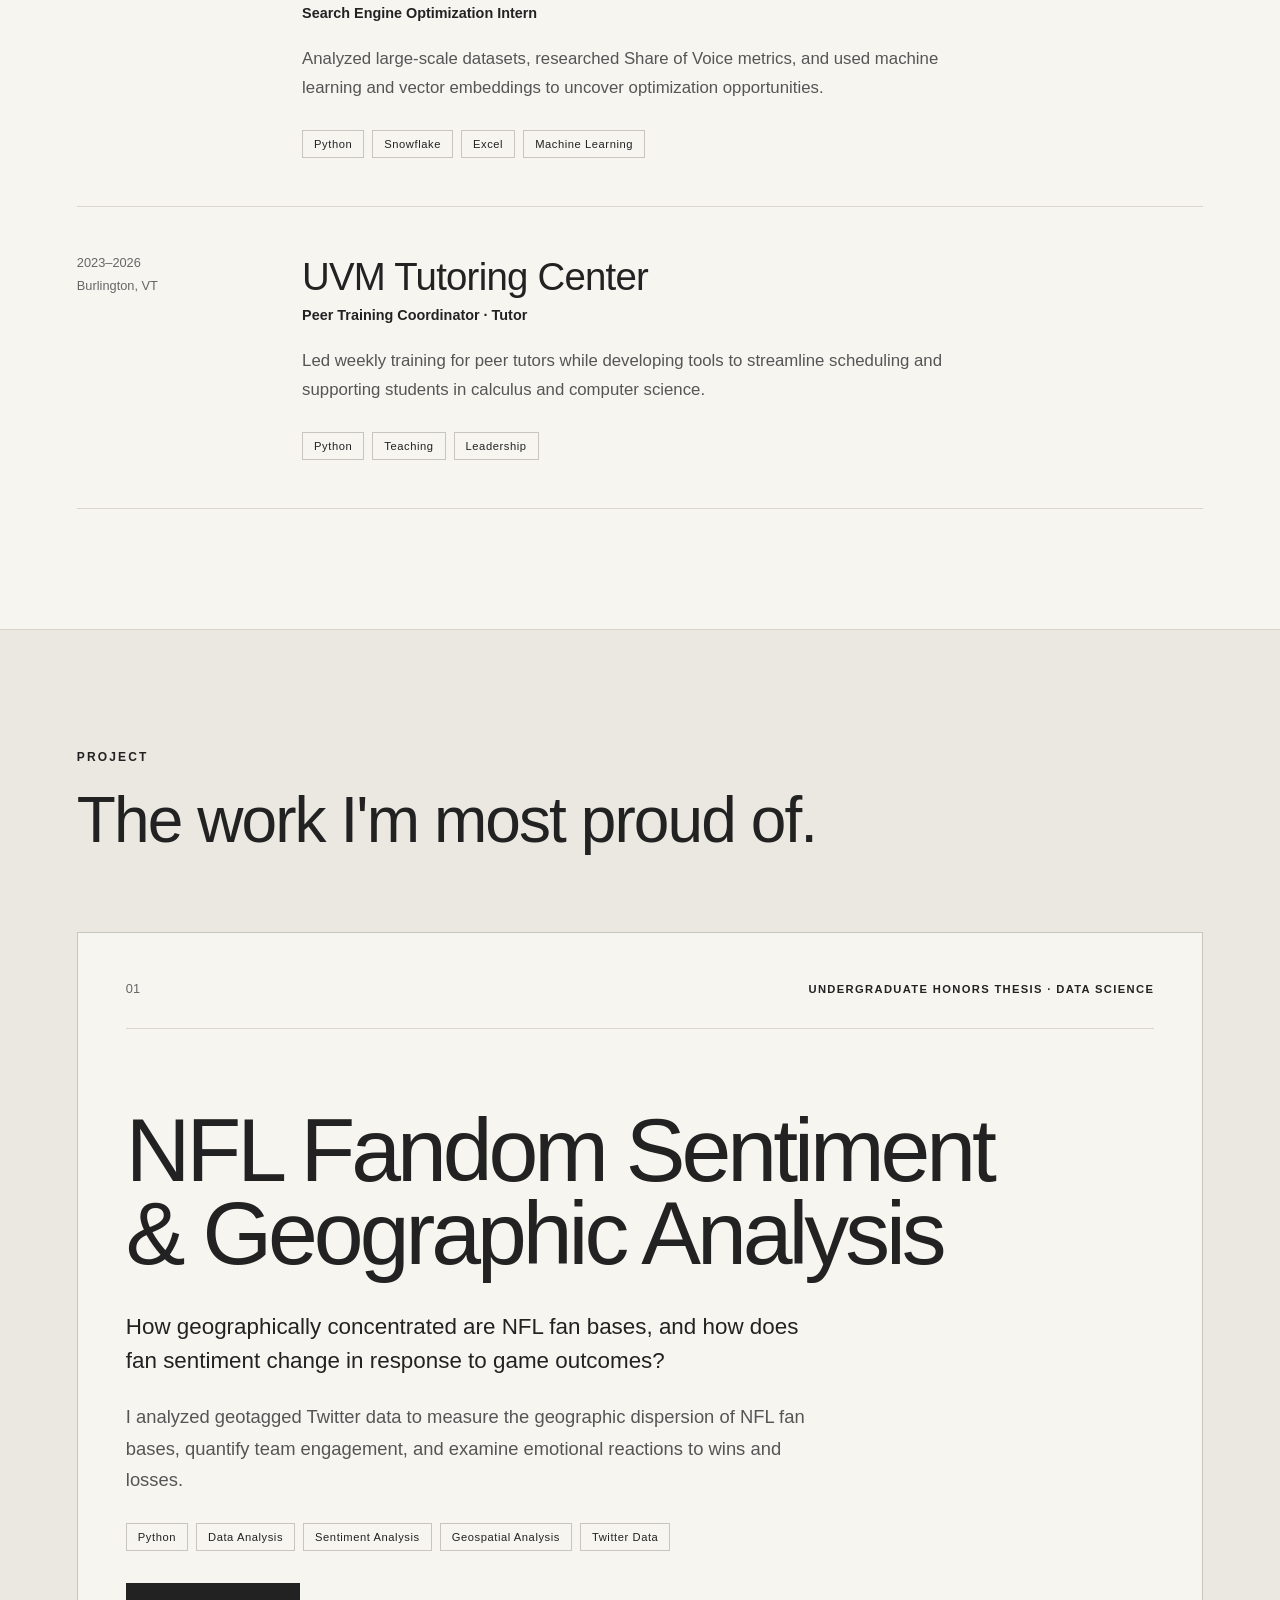
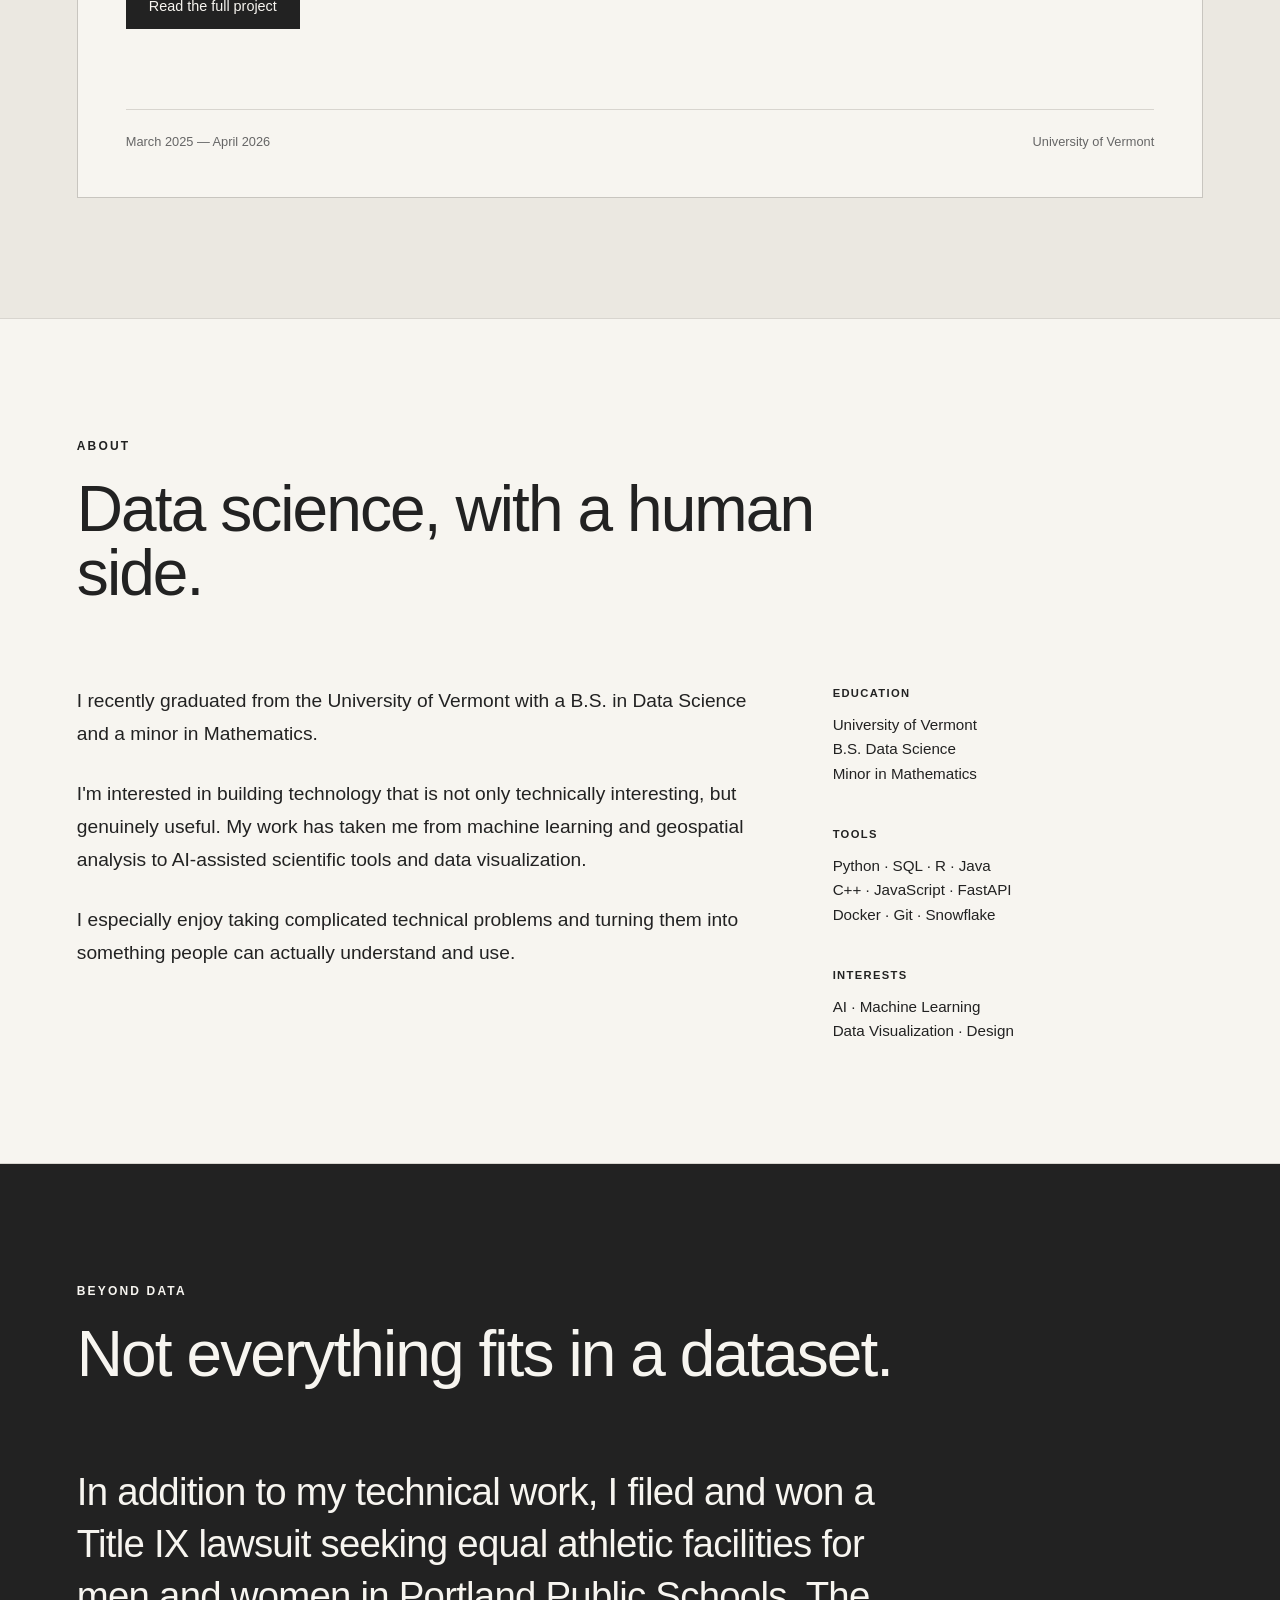
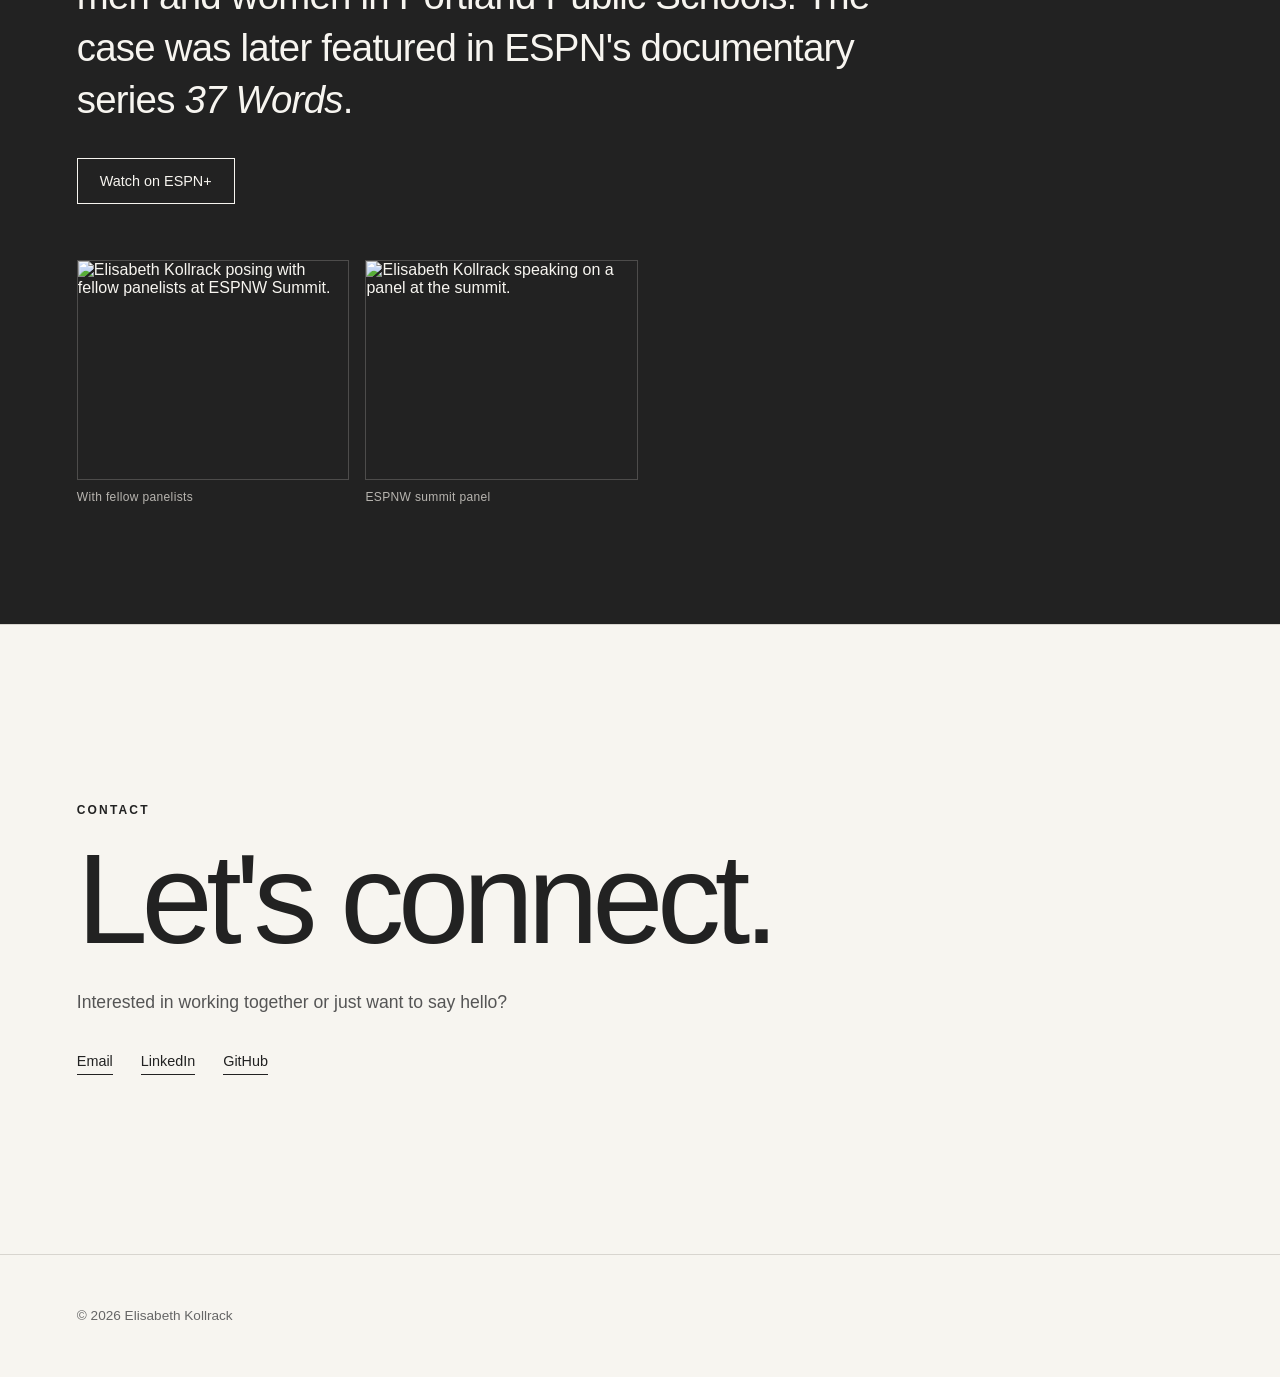
==== commit 2413b93a: "v1" ====
--- a/index.html
+++ b/index.html
@@ -6,18 +6,15 @@
     <meta charset="UTF-8">
     <meta name="viewport" content="width=device-width, initial-scale=1.0">
 
-```
 <title>Elisabeth Kollrack</title>
 <meta name="description" content="Elisabeth Kollrack — Data, AI, and Design.">
 
 <link rel="stylesheet" href="css/style.css">
-```
 
 </head>
 
 <body>
 
-```
 <!-- Navigation -->
 <header>
     <nav class="navbar">
@@ -270,6 +267,10 @@
                     <span>Twitter Data</span>
                 </div>
 
+                <a href="projects/nfl-fandom.html" class="button primary project-cta">
+                    Read the full project
+                </a>
+
             </div>
 
 
@@ -402,6 +403,29 @@
                 <em>37 Words</em>.
             </p>
 
+            <a href="https://www.espn.com/espnplus/player/_/id/7d518df5-0e57-4392-915b-fcbbc648dd19"
+               target="_blank"
+               rel="noopener noreferrer"
+               class="button secondary beyond-cta">
+                Watch on ESPN+
+            </a>
+
+            <div class="beyond-gallery">
+
+                <figure>
+                    <img src="images/title-ix/espnw-group-photo.jpg"
+                         alt="Elisabeth Kollrack posing with fellow panelists at ESPNW Summit.">
+                    <figcaption>With fellow panelists</figcaption>
+                </figure>
+
+                <figure>
+                    <img src="images/title-ix/espnw-panel.jpg"
+                         alt="Elisabeth Kollrack speaking on a panel at the summit.">
+                    <figcaption>ESPNW summit panel</figcaption>
+                </figure>
+
+            </div>
+
         </div>
 
     </section>
@@ -428,7 +452,7 @@
                 Email
             </a>
 
-            <a href="https://www.linkedin.com/in/elisabethkollrack/"
+            <a href="https://www.linkedin.com/in/elisabeth-kollrack/"
                target="_blank"
                rel="noopener noreferrer">
                 LinkedIn
@@ -455,8 +479,9 @@
     </p>
 
 </footer>
-```
+
+    <script src="js/script.js"></script>
 
 </body>
 
-</html>
+</html>
--- a/css/style.css
+++ b/css/style.css
@@ -23,6 +23,25 @@
   }
   
   /* ========================================
+  PAGE WIDTH — grows the side gutters on very wide
+  screens instead of letting content stretch edge to
+  edge, while backgrounds (dark/tan sections) stay
+  full-bleed since this only touches padding, not width.
+  ======================================== */
+
+  .navbar,
+  .hero,
+  .section,
+  .detail-hero,
+  .detail-section,
+  .detail-footer-nav,
+  .stat-strip,
+  footer {
+  padding-left: max(6%, calc((100% - 1440px) / 2));
+  padding-right: max(6%, calc((100% - 1440px) / 2));
+  }
+
+  /* ========================================
   NAVIGATION
   ======================================== */
   
@@ -31,7 +50,6 @@
   justify-content: space-between;
   align-items: center;
   
-  ```
   padding: 24px 6%;
   
   position: sticky;
@@ -39,7 +57,6 @@
   z-index: 100;
   
   background-color: #f7f5f0;
-  ```
   
   }
   
@@ -48,9 +65,7 @@
   font-weight: bold;
   letter-spacing: 0.05em;
   
-  ```
   transition: opacity 0.2s ease;
-  ```
   
   }
   
@@ -66,15 +81,33 @@
   .nav-links a {
   font-size: 0.9rem;
   
-  ```
   transition: opacity 0.2s ease;
-  ```
   
   }
   
   .nav-links a:hover {
   opacity: 0.5;
   }
+
+  .nav-links a.active {
+  opacity: 0.5;
+  }
+
+  /* ========================================
+  SCROLL REVEAL
+  ======================================== */
+
+  .reveal {
+  opacity: 0;
+  transform: translateY(24px);
+
+  transition: opacity 0.6s ease, transform 0.6s ease;
+  }
+
+  .reveal-visible {
+  opacity: 1;
+  transform: translateY(0);
+  }
   
   /* ========================================
   HERO
@@ -83,12 +116,10 @@
   .hero {
   min-height: 85vh;
   
-  ```
   display: flex;
   align-items: center;
   
   padding: 80px 6%;
-  ```
   
   }
   
@@ -99,39 +130,33 @@
   .eyebrow {
   margin: 0 0 24px 0;
   
-  ```
   font-size: 0.75rem;
   font-weight: bold;
   letter-spacing: 0.18em;
-  ```
   
   }
   
   .hero h1 {
   margin: 0;
   
-  ```
   max-width: 950px;
   
   font-size: clamp(3.5rem, 8vw, 7rem);
   line-height: 0.95;
   letter-spacing: -0.04em;
   font-weight: 600;
-  ```
   
   }
   
   .hero-description {
   max-width: 600px;
   
-  ```
   margin: 36px 0 0 0;
   
   font-size: 1.2rem;
   line-height: 1.6;
   
   color: #555555;
-  ```
   
   }
   
@@ -143,16 +168,13 @@
   display: flex;
   gap: 16px;
   
-  ```
   margin-top: 36px;
-  ```
   
   }
   
   .button {
   display: inline-block;
   
-  ```
   padding: 14px 22px;
   
   border: 1px solid #222222;
@@ -163,7 +185,6 @@
       transform 0.2s ease,
       background-color 0.2s ease,
       color 0.2s ease;
-  ```
   
   }
   
@@ -192,30 +213,24 @@
   .section {
   padding: 120px 6%;
   
-  ```
   border-top: 1px solid #d8d5cf;
-  ```
   
   }
   
   .section-header {
   max-width: 850px;
   
-  ```
   margin-bottom: 80px;
-  ```
   
   }
   
   .section-header h2 {
   margin: 0;
   
-  ```
   font-size: clamp(2.5rem, 5vw, 5rem);
   line-height: 1;
   letter-spacing: -0.03em;
   font-weight: 500;
-  ```
   
   }
   
@@ -231,11 +246,9 @@
   display: grid;
   grid-template-columns: 20% 80%;
   
-  ```
   padding: 48px 0;
   
   border-bottom: 1px solid #d8d5cf;
-  ```
   
   }
   
@@ -244,10 +257,8 @@
   flex-direction: column;
   gap: 8px;
   
-  ```
   font-size: 0.8rem;
   color: #666666;
-  ```
   
   }
   
@@ -258,35 +269,29 @@
   .work-content h3 {
   margin: 0;
   
-  ```
   font-size: clamp(2rem, 3vw, 3rem);
   font-weight: 500;
   letter-spacing: -0.02em;
-  ```
   
   }
   
   .work-role {
   margin: 8px 0 24px;
   
-  ```
   font-size: 0.9rem;
   font-weight: bold;
-  ```
   
   }
   
   .work-content > p:not(.work-role) {
   max-width: 700px;
   
-  ```
   margin: 0;
   
   font-size: 1.05rem;
   line-height: 1.7;
   
   color: #555555;
-  ```
   
   }
   
@@ -299,21 +304,17 @@
   flex-wrap: wrap;
   gap: 8px;
   
-  ```
   margin-top: 28px;
-  ```
   
   }
   
   .tags span {
   padding: 7px 11px;
   
-  ```
   border: 1px solid #c8c5bf;
   
   font-size: 0.7rem;
   letter-spacing: 0.05em;
-  ```
   
   }
   
@@ -328,7 +329,6 @@
   .featured-project {
   padding: 48px;
   
-  ```
   border: 1px solid #c8c5bf;
   
   background-color: #f7f5f0;
@@ -336,16 +336,13 @@
   transition:
       transform 0.3s ease,
       box-shadow 0.3s ease;
-  ```
   
   }
   
   .featured-project:hover {
   transform: translateY(-6px);
   
-  ```
   box-shadow: 0 12px 30px rgba(0, 0, 0, 0.08);
-  ```
   
   }
   
@@ -354,69 +351,57 @@
   justify-content: space-between;
   align-items: center;
   
-  ```
   padding-bottom: 32px;
   
   border-bottom: 1px solid #d8d5cf;
-  ```
   
   }
   
   .project-number {
   margin: 0;
   
-  ```
   font-size: 0.8rem;
   color: #666666;
-  ```
   
   }
   
   .project-type {
   margin: 0;
   
-  ```
   font-size: 0.7rem;
   font-weight: bold;
   letter-spacing: 0.12em;
-  ```
   
   }
   
   .featured-project-content {
   max-width: 950px;
   
-  ```
   padding: 80px 0;
-  ```
   
   }
   
   .featured-project-content h3 {
   margin: 0 0 36px;
   
-  ```
   max-width: 900px;
   
   font-size: clamp(3rem, 7vw, 7rem);
   line-height: 0.92;
   letter-spacing: -0.045em;
   font-weight: 500;
-  ```
   
   }
   
   .featured-project-content p {
   max-width: 700px;
   
-  ```
   margin: 0 0 24px;
   
   font-size: 1.15rem;
   line-height: 1.7;
   
   color: #555555;
-  ```
   
   }
   
@@ -424,24 +409,26 @@
   font-size: 1.4rem;
   line-height: 1.5;
   
-  ```
   color: #222222;
-  ```
-  
-  }
-  
-  .project-footer {
+  
+  }
+  
+  .project-cta {
+  display: inline-block;
+
+  margin-top: 32px;
+}
+
+.project-footer {
   display: flex;
   justify-content: space-between;
   
-  ```
   padding-top: 24px;
   
   border-top: 1px solid #d8d5cf;
   
   font-size: 0.8rem;
   color: #666666;
-  ```
   
   }
   
@@ -453,9 +440,7 @@
   display: grid;
   grid-template-columns: 60% 40%;
   
-  ```
   gap: 80px;
-  ```
   
   }
   
@@ -466,10 +451,8 @@
   .about-main p {
   margin: 0 0 28px;
   
-  ```
   font-size: 1.2rem;
   line-height: 1.7;
-  ```
   
   }
   
@@ -482,21 +465,17 @@
   .about-details p {
   margin: 0;
   
-  ```
   font-size: 0.95rem;
   line-height: 1.6;
-  ```
   
   }
   
   .detail-label {
   margin-bottom: 10px !important;
   
-  ```
   font-size: 0.7rem !important;
   font-weight: bold;
   letter-spacing: 0.12em;
-  ```
   
   }
   
@@ -520,14 +499,51 @@
   .beyond-content p {
   margin: 0;
   
-  ```
   font-size: clamp(1.5rem, 3vw, 2.5rem);
   line-height: 1.35;
   letter-spacing: -0.02em;
-  ```
-  
-  }
-  
+  
+  }
+
+  .beyond-cta {
+  display: inline-block;
+
+  margin-top: 32px;
+
+  border-color: #f7f5f0;
+  color: #f7f5f0;
+  }
+
+  .beyond-gallery {
+  display: grid;
+  grid-template-columns: repeat(3, 1fr);
+  gap: 16px;
+
+  margin-top: 56px;
+  max-width: 1100px;
+  }
+
+  .beyond-gallery figure {
+  margin: 0;
+  }
+
+  .beyond-gallery img {
+  display: block;
+  width: 100%;
+  height: 220px;
+  object-fit: cover;
+
+  border: 1px solid rgba(247, 245, 240, 0.2);
+  }
+
+  .beyond-gallery figcaption {
+  margin-top: 10px;
+
+  font-size: 0.75rem;
+  letter-spacing: 0.03em;
+  color: #b8b5b0;
+  }
+
   /* ========================================
   CONTACT
   ======================================== */
@@ -535,33 +551,27 @@
   .contact-section {
   min-height: 70vh;
   
-  ```
   display: flex;
   flex-direction: column;
   justify-content: center;
-  ```
   
   }
   
   .contact-section h2 {
   margin: 0;
   
-  ```
   font-size: clamp(4rem, 10vw, 9rem);
   line-height: 0.9;
   letter-spacing: -0.05em;
   font-weight: 500;
-  ```
   
   }
   
   .contact-section > p:not(.eyebrow) {
   margin: 36px 0 0;
   
-  ```
   font-size: 1.1rem;
   color: #555555;
-  ```
   
   }
   
@@ -569,22 +579,18 @@
   display: flex;
   gap: 28px;
   
-  ```
   margin-top: 40px;
-  ```
   
   }
   
   .contact-links a {
   padding-bottom: 5px;
   
-  ```
   border-bottom: 1px solid #222222;
   
   font-size: 0.9rem;
   
   transition: opacity 0.2s ease;
-  ```
   
   }
   
@@ -599,13 +605,11 @@
   footer {
   padding: 40px 6%;
   
-  ```
   border-top: 1px solid #d8d5cf;
   
   color: #666666;
   
   font-size: 0.85rem;
-  ```
   
   }
   
@@ -615,7 +619,6 @@
   
   @media (max-width: 768px) {
   
-  ```
   .navbar {
       padding: 20px 5%;
   }
@@ -702,6 +705,14 @@
       gap: 60px;
   }
   
+  .beyond-gallery {
+      grid-template-columns: 1fr 1fr;
+  }
+  
+  .beyond-gallery img {
+      height: 160px;
+  }
+  
   .contact-section h2 {
       font-size: clamp(4rem, 18vw, 7rem);
   }
@@ -709,7 +720,318 @@
   .contact-links {
       flex-wrap: wrap;
   }
-  ```
-  
-  }
-  +  
+  }
+  
+/* ========================================
+PROJECT DETAIL PAGE
+======================================== */
+
+.back-link {
+  display: inline-block;
+
+  margin-bottom: 40px;
+
+  font-size: 0.85rem;
+  color: #666666;
+
+  transition: opacity 0.2s ease;
+}
+
+.back-link:hover {
+  opacity: 0.5;
+}
+
+.detail-hero {
+  padding: 60px 6% 0;
+}
+
+.detail-hero .project-type {
+  margin: 0 0 24px;
+
+  font-size: 0.7rem;
+  font-weight: bold;
+  letter-spacing: 0.12em;
+  color: #666666;
+}
+
+.detail-hero h1 {
+  margin: 0 0 28px;
+
+  max-width: 950px;
+
+  font-size: clamp(2.75rem, 6vw, 5rem);
+  line-height: 1;
+  letter-spacing: -0.03em;
+  font-weight: 500;
+}
+
+.detail-hero .project-question {
+  max-width: 750px;
+
+  margin: 0 0 36px;
+
+  font-size: 1.3rem;
+  line-height: 1.5;
+
+  color: #222222;
+}
+
+.detail-meta-row {
+  display: flex;
+  flex-wrap: wrap;
+  gap: 24px;
+
+  margin-top: 32px;
+  padding-bottom: 40px;
+
+  font-size: 0.85rem;
+  color: #666666;
+}
+
+.detail-meta-row strong {
+  color: #222222;
+}
+
+/* Stat strip */
+
+.stat-strip {
+  display: grid;
+  grid-template-columns: repeat(4, 1fr);
+
+  border-top: 1px solid #222222;
+  border-bottom: 1px solid #222222;
+}
+
+.stat-item {
+  padding: 32px 24px;
+
+  border-left: 1px solid #d8d5cf;
+}
+
+.stat-item:first-child {
+  border-left: none;
+}
+
+.stat-number {
+  margin: 0 0 8px;
+
+  font-size: clamp(1.8rem, 3vw, 2.6rem);
+  font-weight: 600;
+  letter-spacing: -0.02em;
+}
+
+.stat-label {
+  margin: 0;
+
+  font-size: 0.78rem;
+  line-height: 1.4;
+  color: #666666;
+}
+
+/* Detail sections */
+
+.detail-section {
+  padding: 90px 6%;
+
+  border-bottom: 1px solid #d8d5cf;
+}
+
+.detail-section:last-of-type {
+  border-bottom: none;
+}
+
+.detail-section-label {
+  margin: 0 0 20px;
+
+  font-size: 0.75rem;
+  font-weight: bold;
+  letter-spacing: 0.18em;
+  color: #666666;
+}
+
+.detail-section h2 {
+  margin: 0 0 32px;
+
+  max-width: 800px;
+
+  font-size: clamp(1.8rem, 3.5vw, 2.75rem);
+  line-height: 1.15;
+  letter-spacing: -0.02em;
+  font-weight: 500;
+}
+
+.detail-section p {
+  max-width: 720px;
+
+  margin: 0 0 20px;
+
+  font-size: 1.05rem;
+  line-height: 1.75;
+
+  color: #444444;
+}
+
+.detail-section p a,
+.figure-caption a {
+  text-decoration: underline;
+  text-underline-offset: 2px;
+  color: #222222;
+
+  transition: opacity 0.2s ease;
+}
+
+.detail-section p a:hover,
+.figure-caption a:hover {
+  opacity: 0.6;
+}
+
+.figure-caption sup,
+.detail-section p sup {
+  font-size: 0.7em;
+}
+
+.citation-list {
+  display: flex;
+  flex-direction: column;
+  gap: 10px;
+}
+
+.detail-section p:last-child {
+  margin-bottom: 0;
+}
+
+.detail-two-col {
+  display: grid;
+  grid-template-columns: 55% 45%;
+
+  gap: 60px;
+}
+
+.takeaway-list {
+  list-style: none;
+  margin: 0;
+  padding: 0;
+
+  max-width: 720px;
+}
+
+.takeaway-list li {
+  position: relative;
+
+  padding: 20px 0 20px 32px;
+
+  border-top: 1px solid #d8d5cf;
+
+  font-size: 1.05rem;
+  line-height: 1.7;
+  color: #444444;
+}
+
+.takeaway-list li:last-child {
+  border-bottom: 1px solid #d8d5cf;
+}
+
+.takeaway-list li::before {
+  content: "→";
+
+  position: absolute;
+  left: 0;
+
+  color: #222222;
+}
+
+/* Figures */
+
+.figure-block {
+  margin: 40px 0;
+}
+
+.figure-block img {
+  width: 100%;
+  height: auto;
+  display: block;
+
+  border: 1px solid #d8d5cf;
+  background-color: #ffffff;
+}
+
+.figure-caption {
+  margin: 16px 0 0;
+  max-width: 720px;
+
+  font-size: 0.85rem;
+  line-height: 1.6;
+  color: #666666;
+}
+
+.figure-caption strong {
+  color: #222222;
+}
+
+.limitations-box {
+  padding: 32px;
+
+  max-width: 720px;
+
+  border: 1px solid #c8c5bf;
+  background-color: #ebe8e1;
+}
+
+.limitations-box p {
+  color: #444444;
+}
+
+.detail-footer-nav {
+  display: flex;
+  justify-content: space-between;
+  align-items: center;
+  flex-wrap: wrap;
+  gap: 16px;
+
+  padding: 60px 6%;
+}
+
+.detail-footer-nav a.button {
+  font-size: 0.9rem;
+}
+
+@media (max-width: 768px) {
+
+  .detail-hero {
+      padding: 40px 5% 0;
+  }
+
+  .stat-strip {
+      grid-template-columns: repeat(2, 1fr);
+  }
+
+  .stat-item {
+      border-left: 1px solid #d8d5cf;
+      border-top: 1px solid #d8d5cf;
+  }
+
+  .stat-item:nth-child(1),
+  .stat-item:nth-child(2) {
+      border-top: none;
+  }
+
+  .stat-item:nth-child(odd) {
+      border-left: none;
+  }
+
+  .detail-section {
+      padding: 60px 5%;
+  }
+
+  .detail-two-col {
+      grid-template-columns: 1fr;
+      gap: 40px;
+  }
+
+  .detail-footer-nav {
+      flex-direction: column;
+      align-items: flex-start;
+  }
+
+}
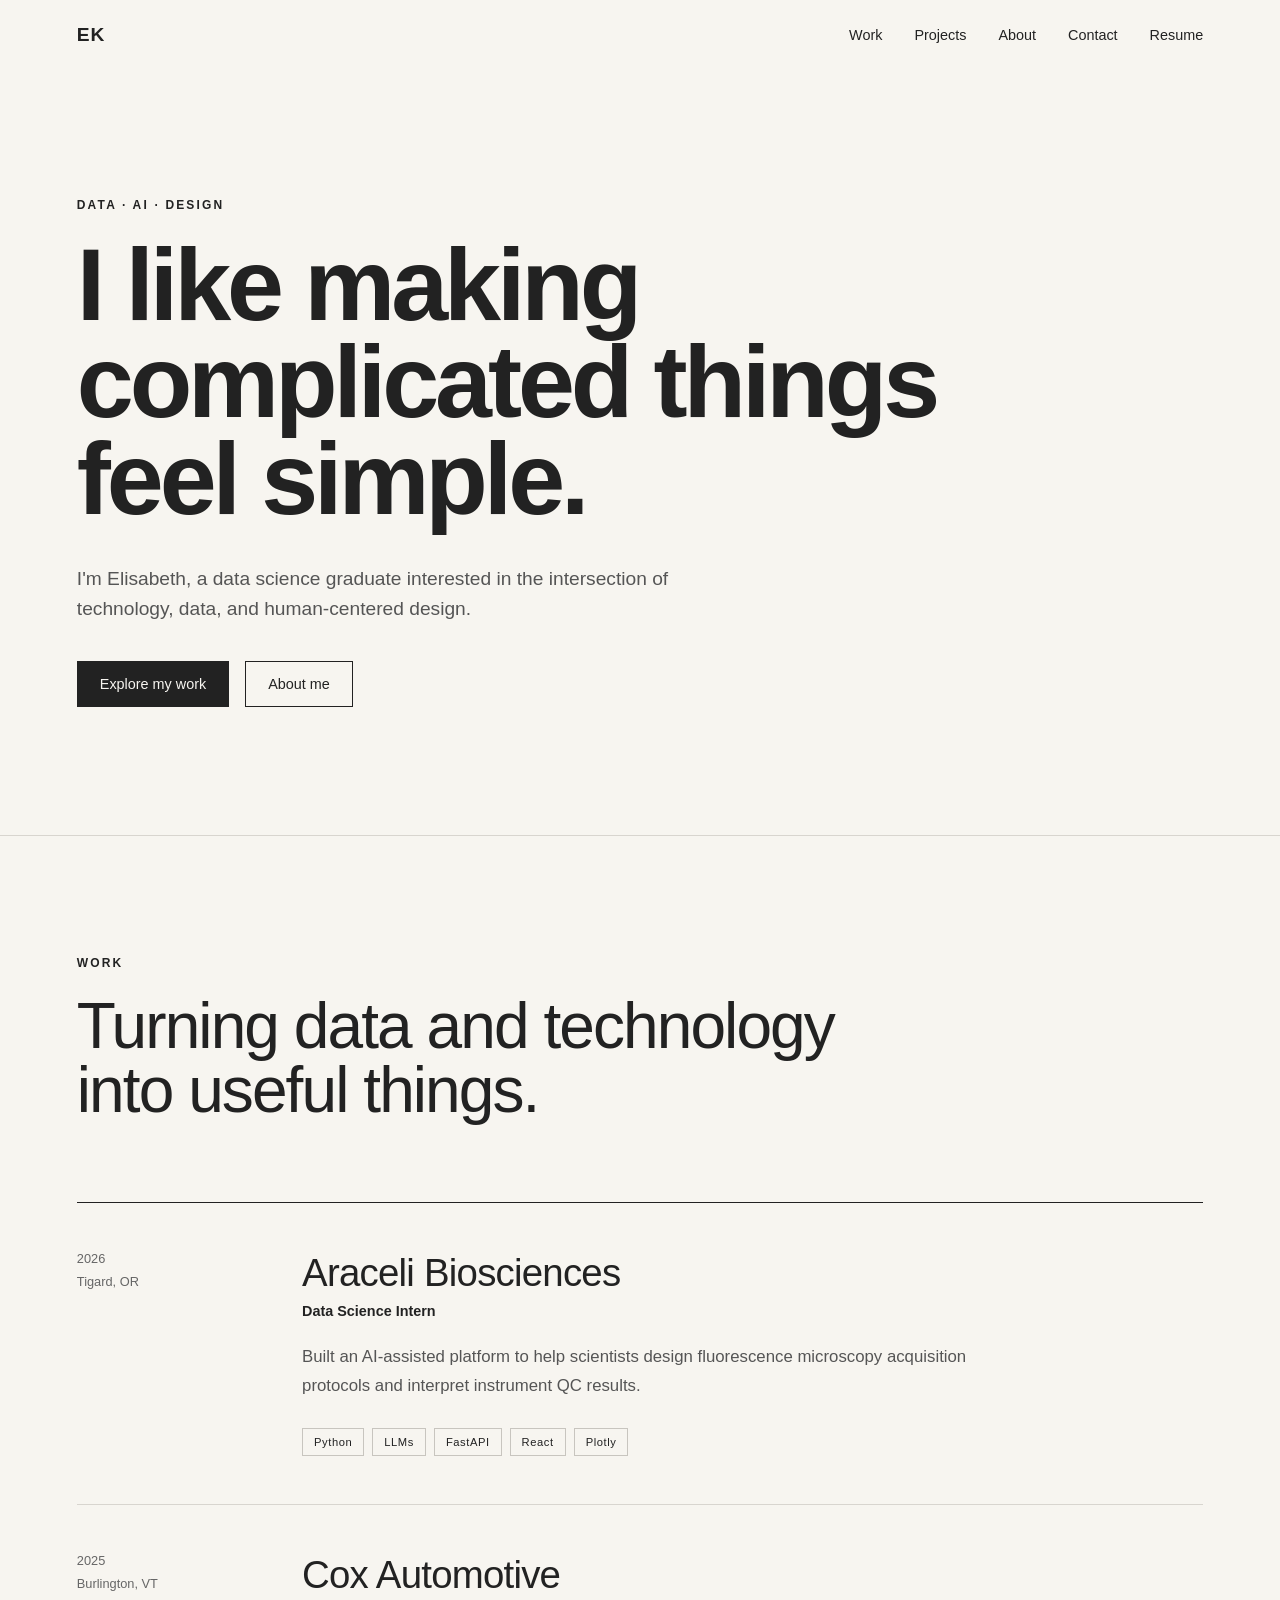
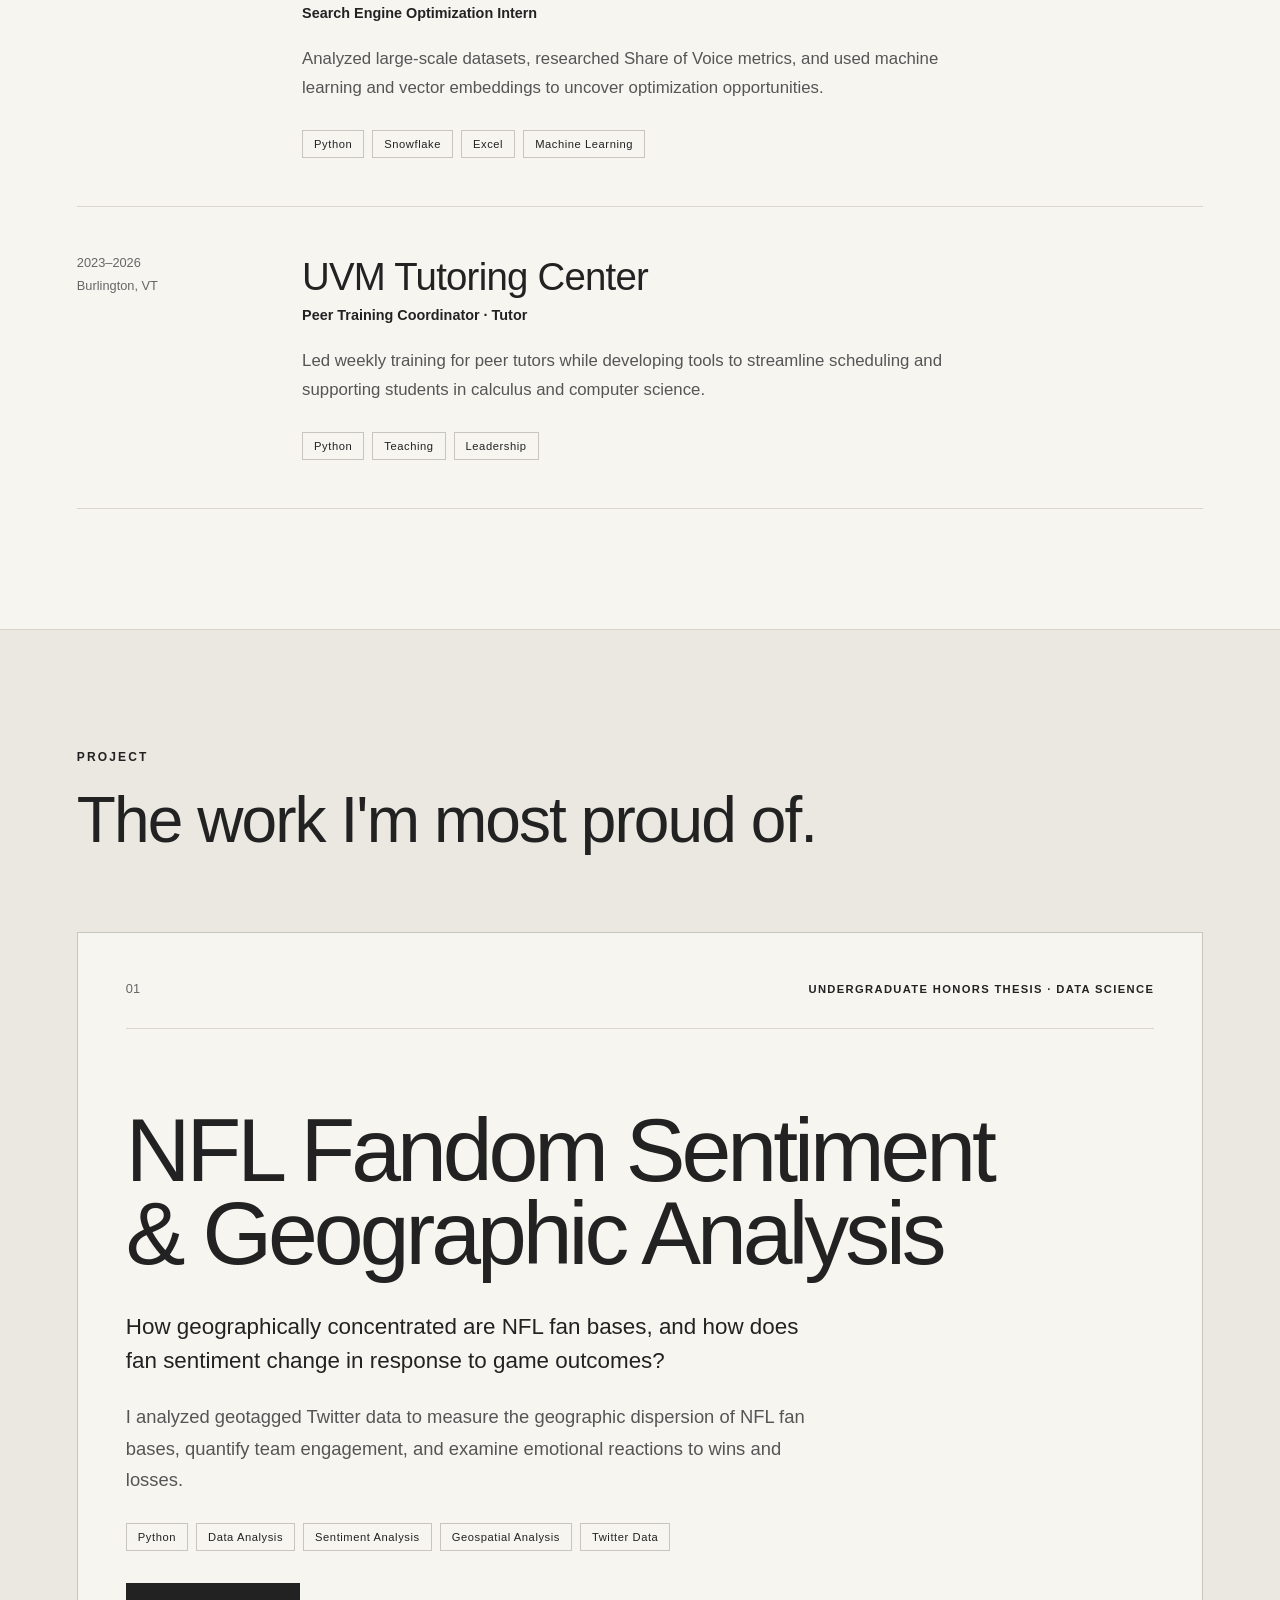
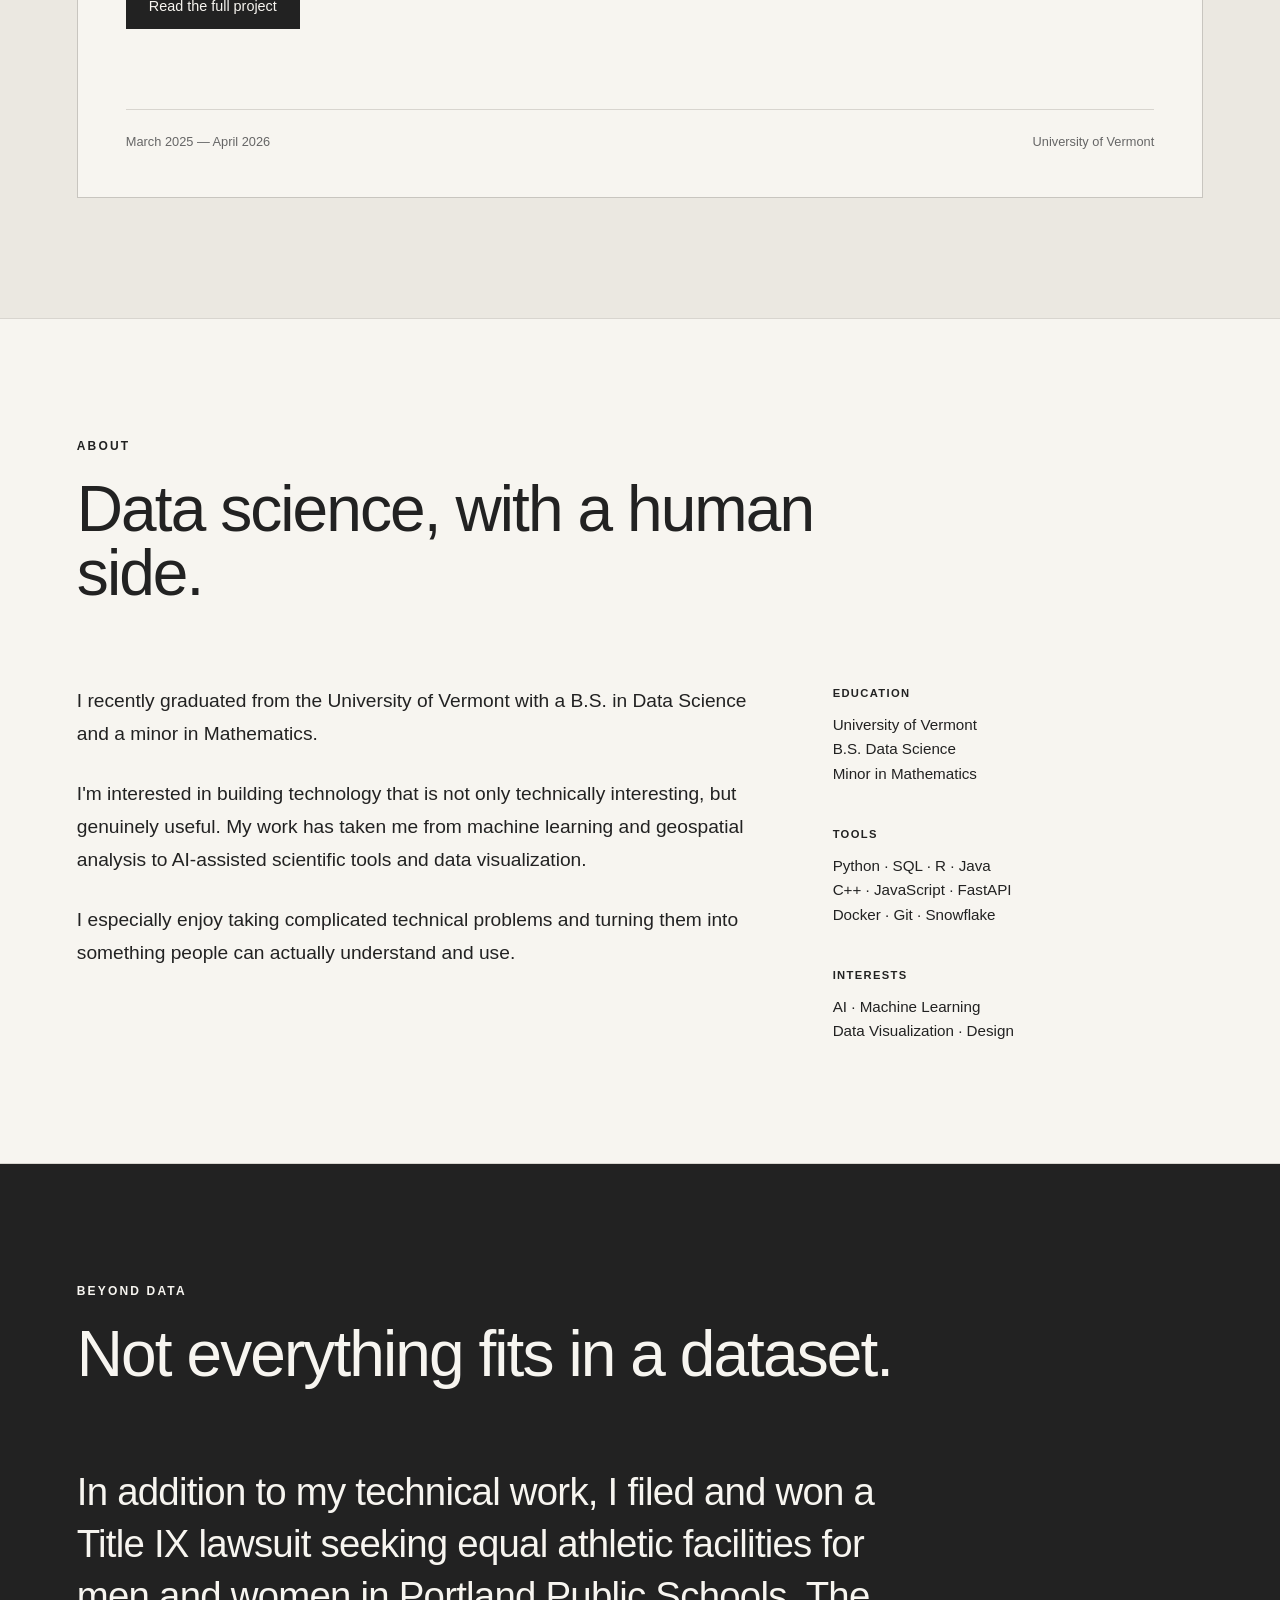
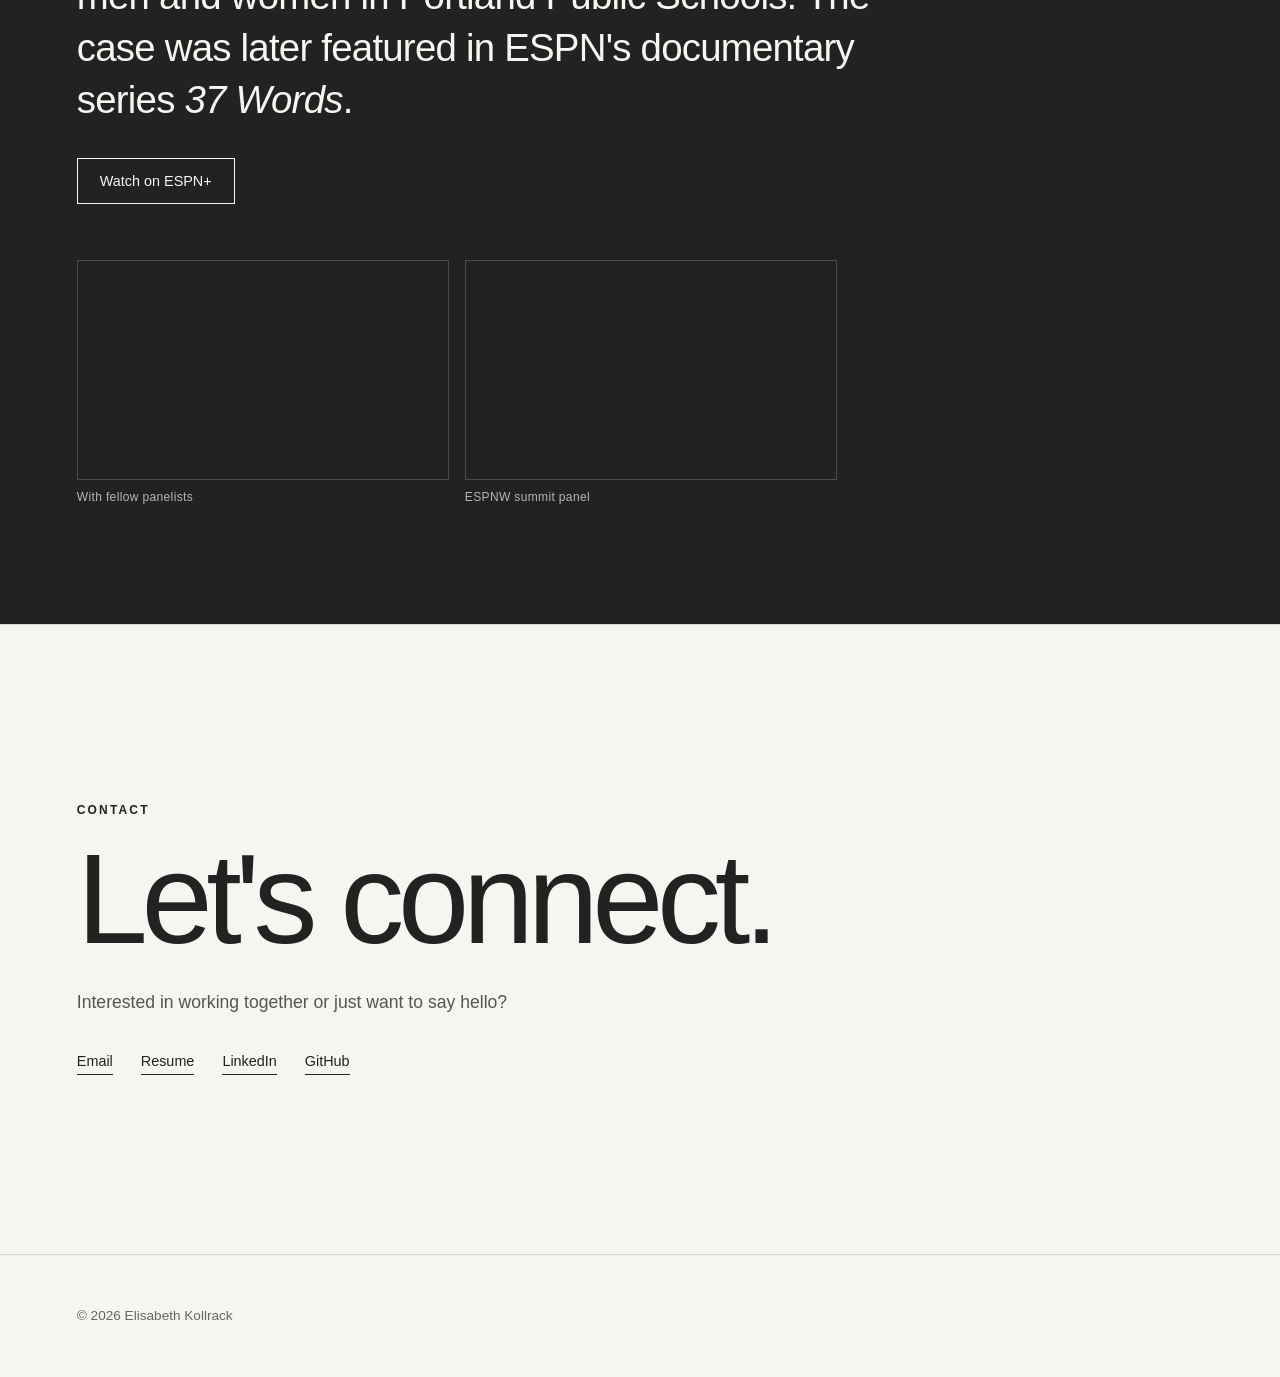
==== commit 73eee66b: "v2" ====
--- a/index.html
+++ b/index.html
@@ -8,6 +8,20 @@
 
 <title>Elisabeth Kollrack</title>
 <meta name="description" content="Elisabeth Kollrack — Data, AI, and Design.">
+
+<link rel="canonical" href="https://elisabethkollrack.github.io/">
+
+<!-- Open Graph / social sharing -->
+<meta property="og:type" content="website">
+<meta property="og:title" content="Elisabeth Kollrack">
+<meta property="og:description" content="Elisabeth Kollrack — Data, AI, and Design.">
+<meta property="og:url" content="https://elisabethkollrack.github.io/">
+<meta property="og:image" content="https://elisabethkollrack.github.io/images/og-image.png">
+
+<meta name="twitter:card" content="summary_large_image">
+<meta name="twitter:title" content="Elisabeth Kollrack">
+<meta name="twitter:description" content="Elisabeth Kollrack — Data, AI, and Design.">
+<meta name="twitter:image" content="https://elisabethkollrack.github.io/images/og-image.png">
 
 <link rel="stylesheet" href="css/style.css">
 
@@ -28,6 +42,7 @@
             <a href="#projects">Projects</a>
             <a href="#about">About</a>
             <a href="#contact">Contact</a>
+            <a href="ElisabethKollrackResume.pdf" target="_blank" rel="noopener noreferrer">Resume</a>
         </div>
 
     </nav>
@@ -414,13 +429,15 @@
 
                 <figure>
                     <img src="images/title-ix/espnw-group-photo.jpg"
-                         alt="Elisabeth Kollrack posing with fellow panelists at ESPNW Summit.">
+                         alt="Elisabeth Kollrack posing with fellow panelists at ESPNW Summit."
+                         loading="lazy" decoding="async">
                     <figcaption>With fellow panelists</figcaption>
                 </figure>
 
                 <figure>
                     <img src="images/title-ix/espnw-panel.jpg"
-                         alt="Elisabeth Kollrack speaking on a panel at the summit.">
+                         alt="Elisabeth Kollrack speaking on a panel at the summit."
+                         loading="lazy" decoding="async">
                     <figcaption>ESPNW summit panel</figcaption>
                 </figure>
 
@@ -450,6 +467,10 @@
 
             <a href="mailto:elisabethkollrack@gmail.com">
                 Email
+            </a>
+
+            <a href="ElisabethKollrackResume.pdf" target="_blank" rel="noopener noreferrer">
+                Resume
             </a>
 
             <a href="https://www.linkedin.com/in/elisabeth-kollrack/"
--- a/css/style.css
+++ b/css/style.css
@@ -516,11 +516,11 @@
 
   .beyond-gallery {
   display: grid;
-  grid-template-columns: repeat(3, 1fr);
+  grid-template-columns: repeat(2, 1fr);
   gap: 16px;
 
   margin-top: 56px;
-  max-width: 1100px;
+  max-width: 760px;
   }
 
   .beyond-gallery figure {
@@ -742,6 +742,20 @@
   opacity: 0.5;
 }
 
+.detail-top-links {
+  display: flex;
+  justify-content: space-between;
+  align-items: baseline;
+  flex-wrap: wrap;
+  gap: 16px;
+
+  margin-bottom: 40px;
+}
+
+.detail-top-links .back-link {
+  margin-bottom: 0;
+}
+
 .detail-hero {
   padding: 60px 6% 0;
 }
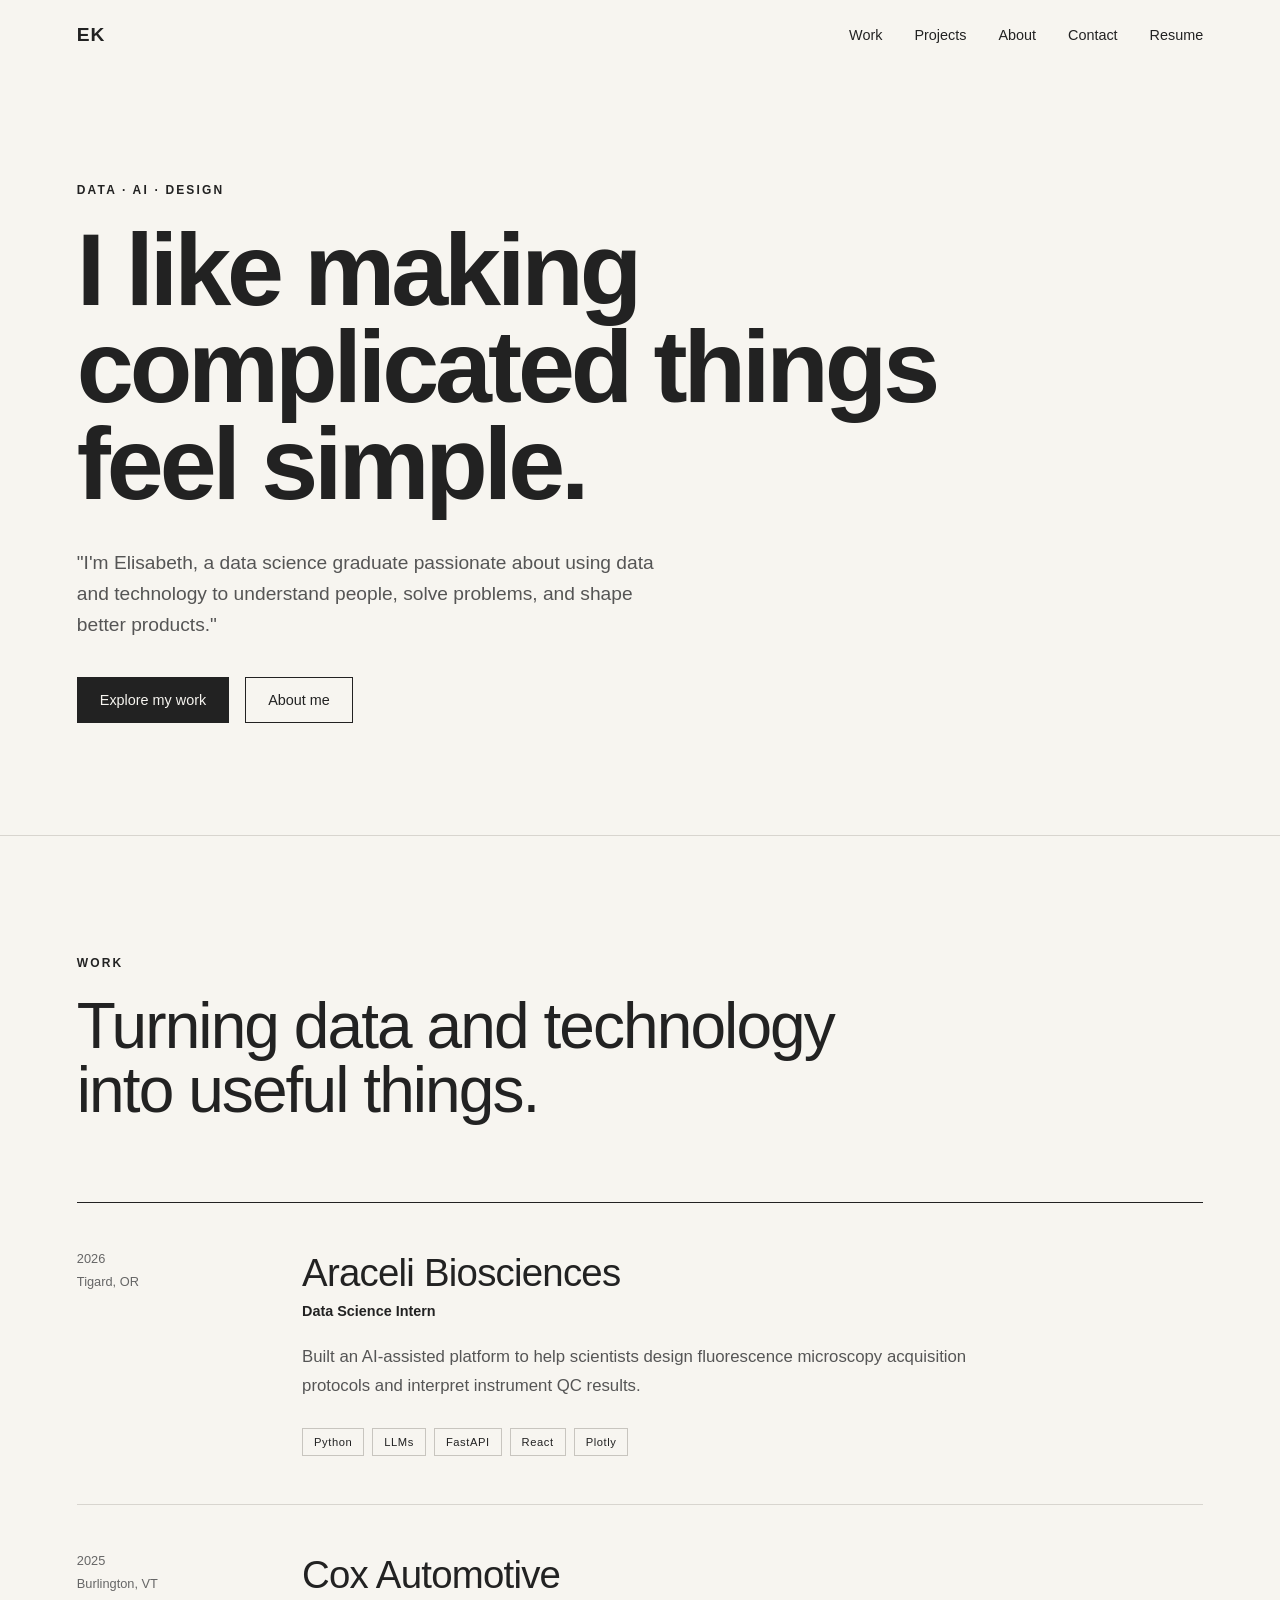
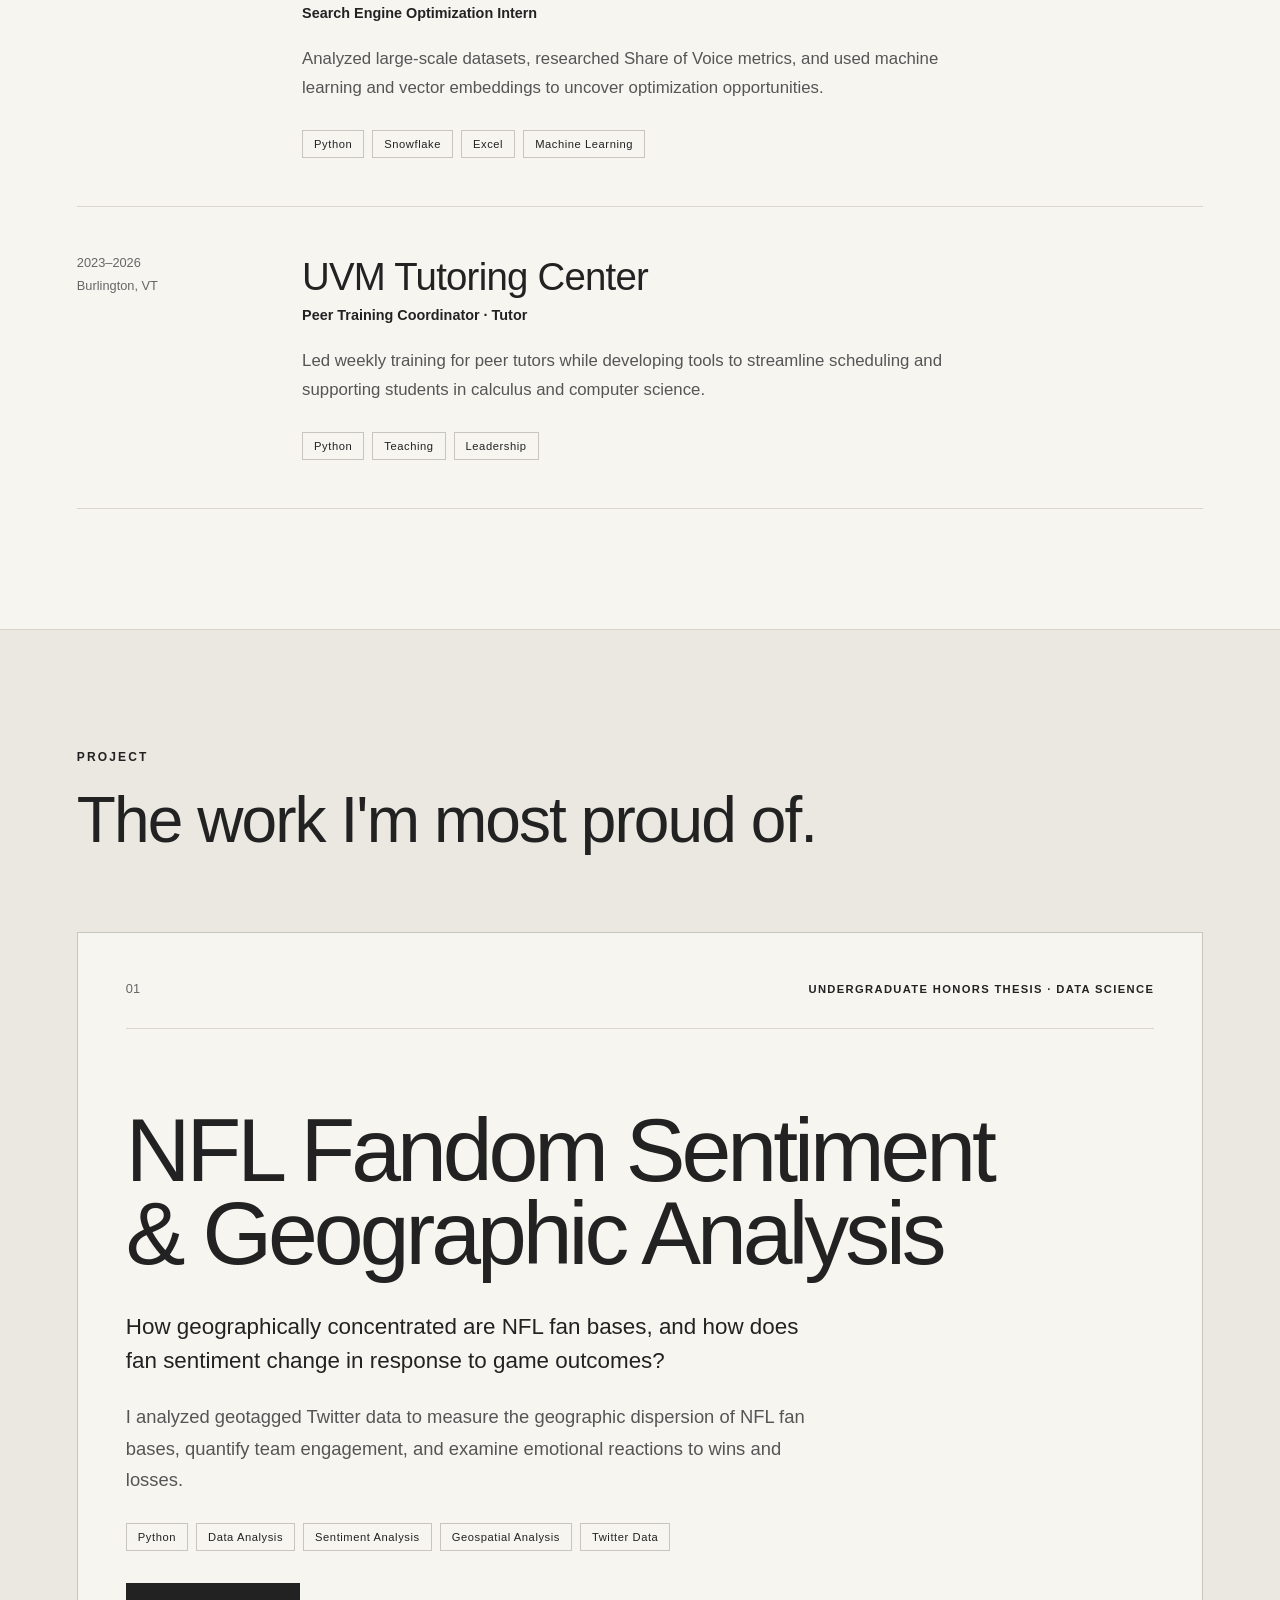
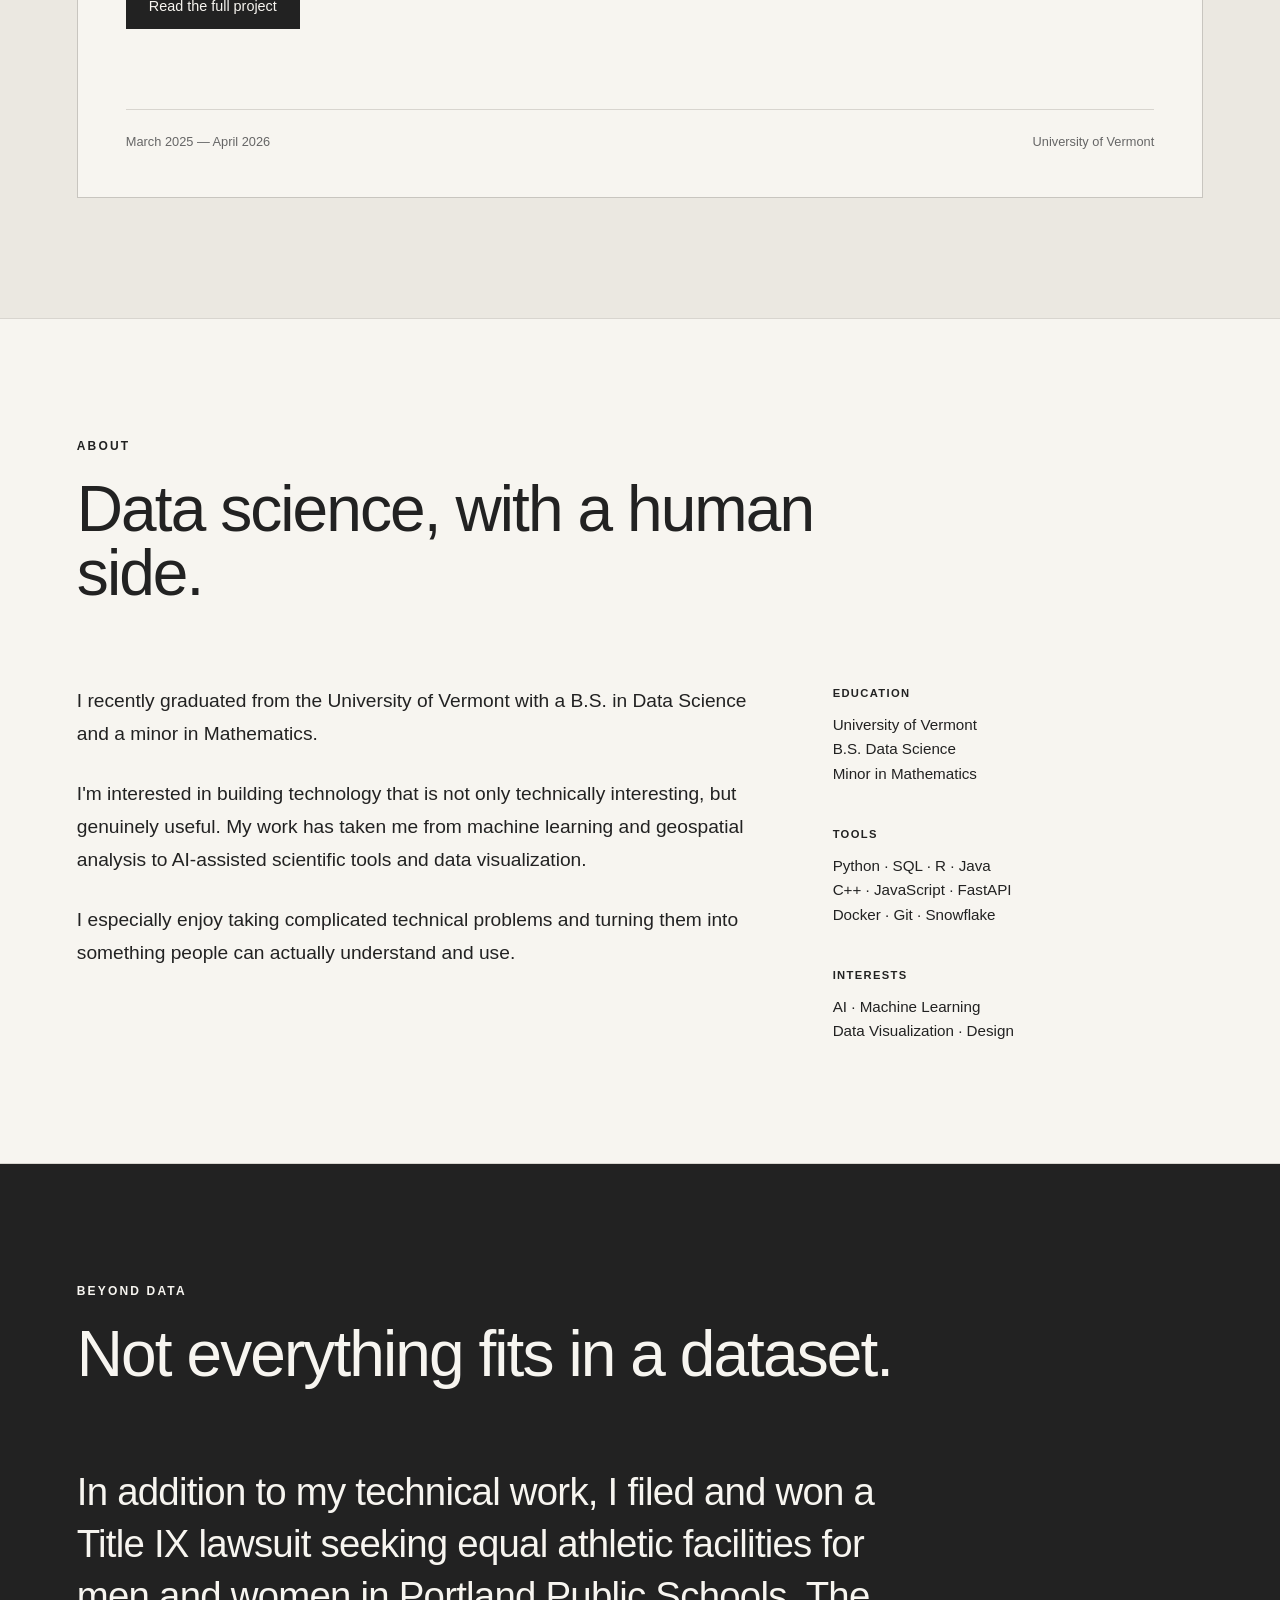
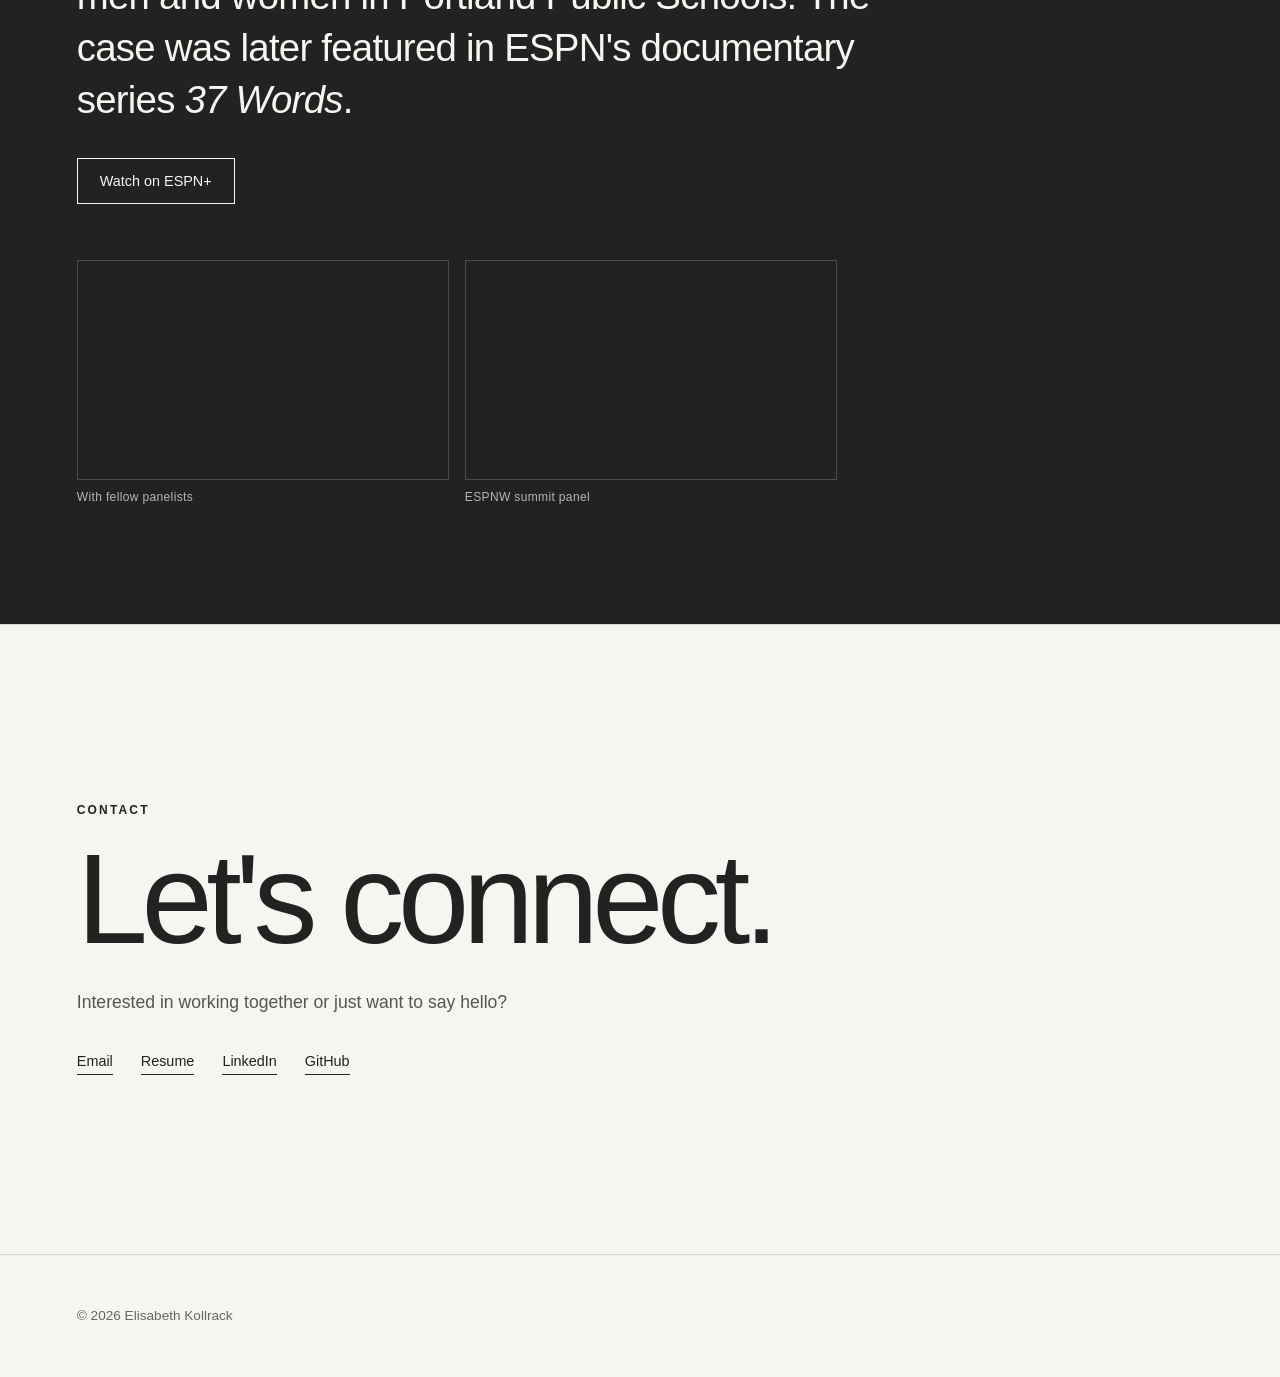
==== commit 77a7dce4: "Revise hero description for clarity and engagement Updated hero description to reflect a more passio" ====
--- a/index.html
+++ b/index.html
@@ -68,9 +68,9 @@
             </h1>
 
             <p class="hero-description">
-                I'm Elisabeth, a data science graduate interested
-                in the intersection of technology, data, and
-                human-centered design.
+                "I'm Elisabeth, a data science graduate passionate 
+                about using data and technology to understand people, solve problems, 
+                and shape better products."
             </p>
 
             <div class="hero-buttons">
@@ -505,4 +505,4 @@
 
 </body>
 
-</html>+</html>
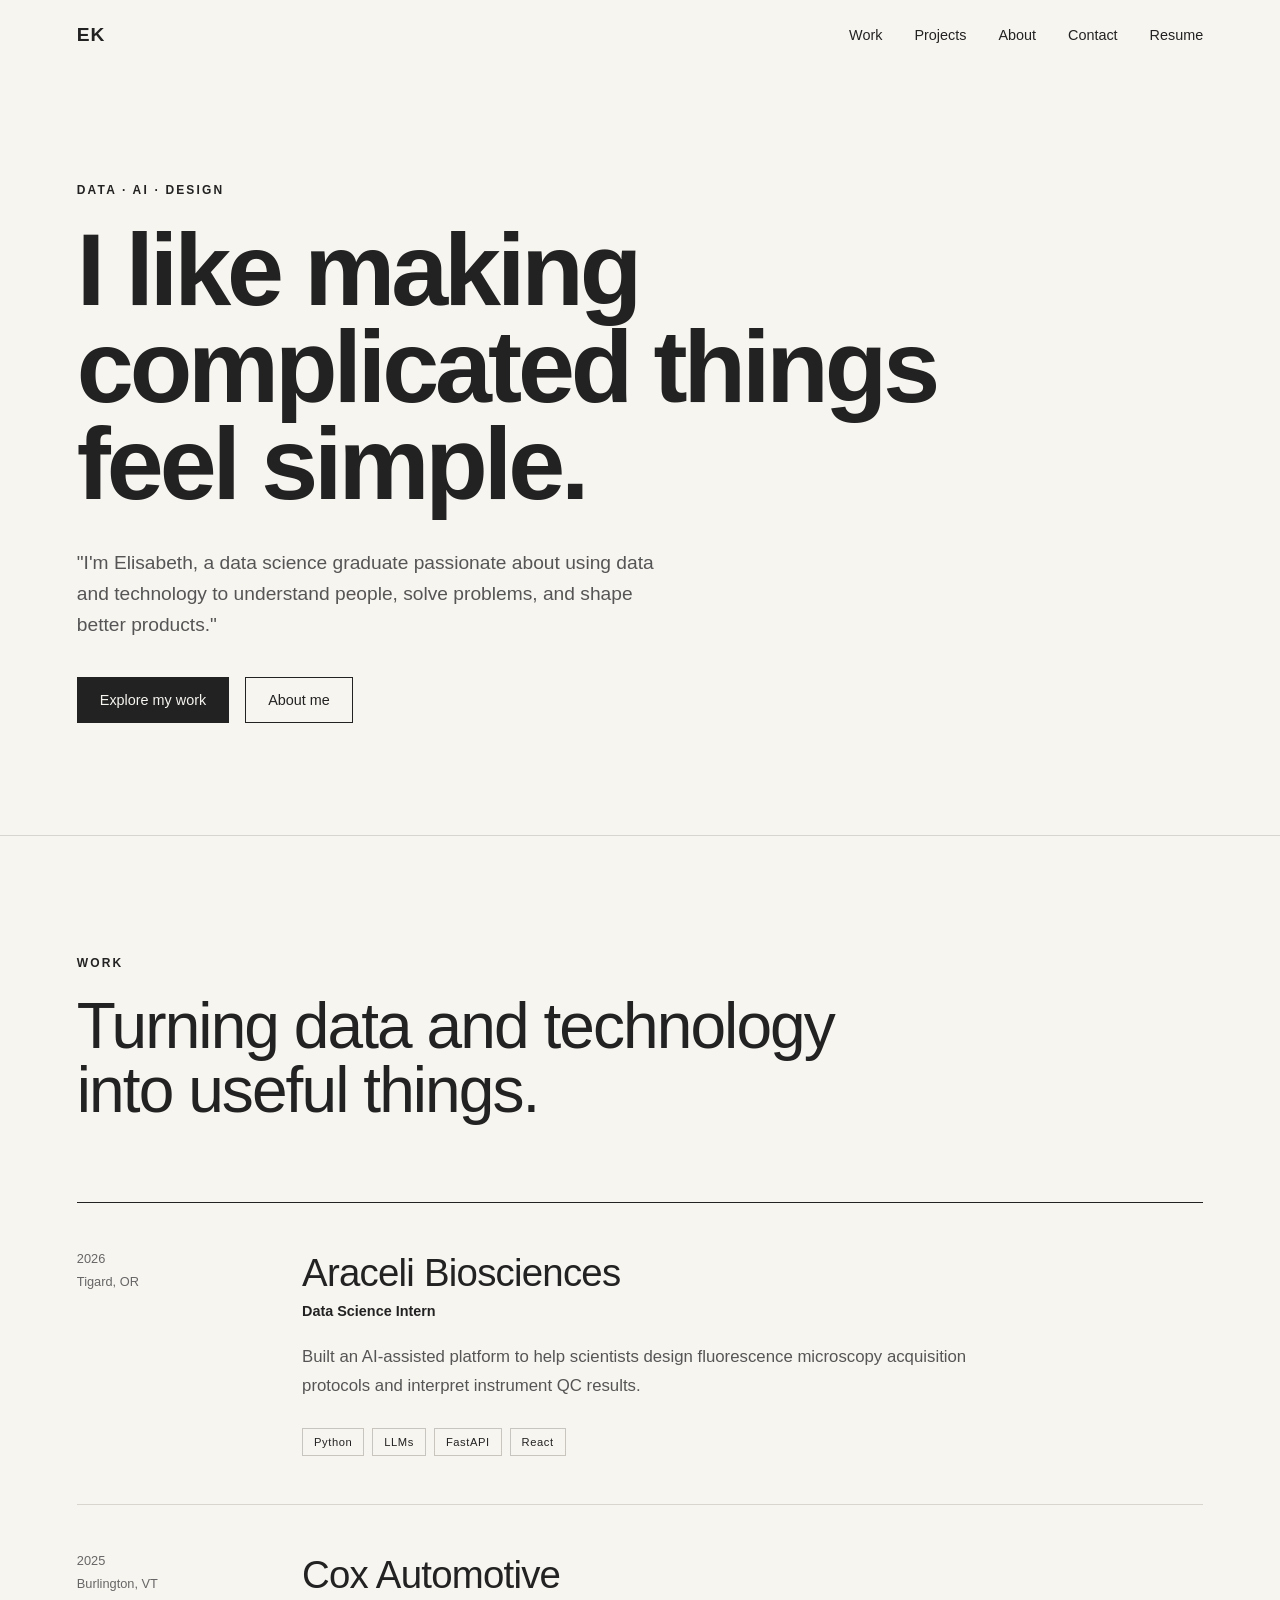
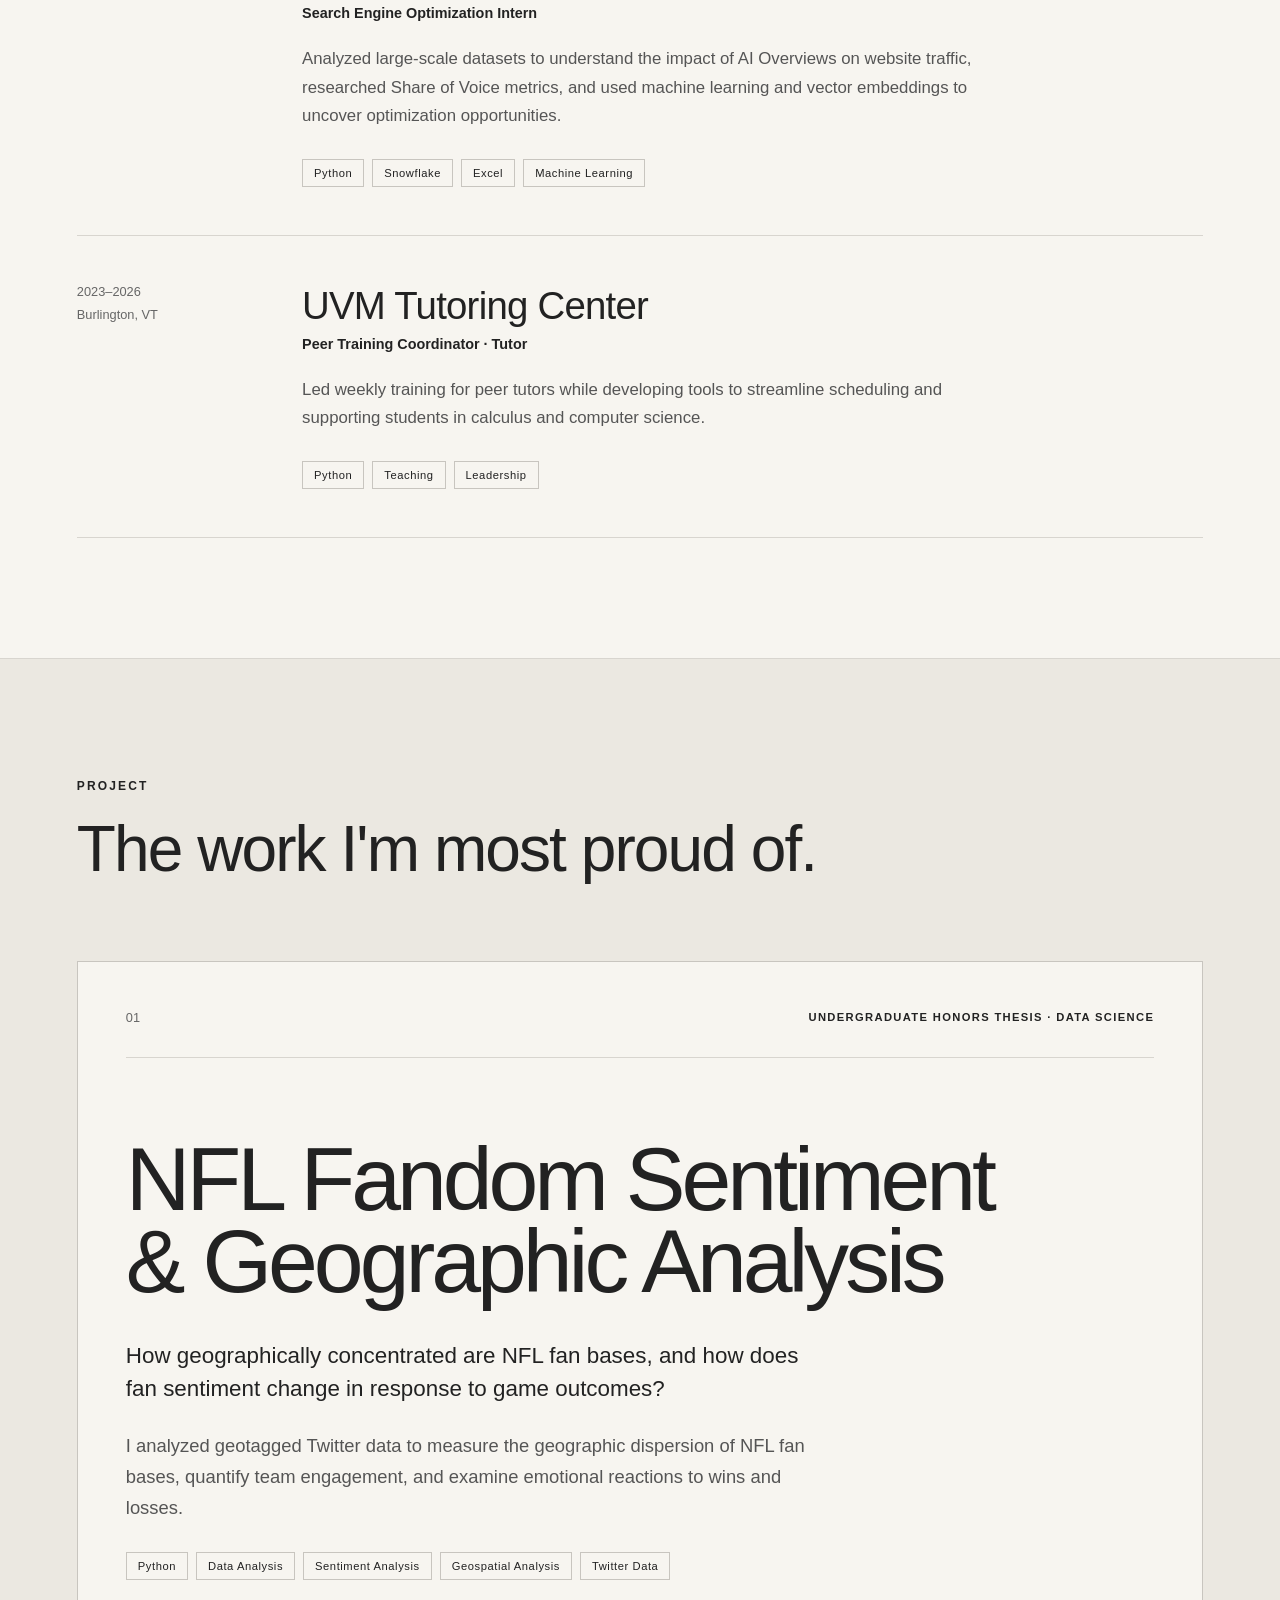
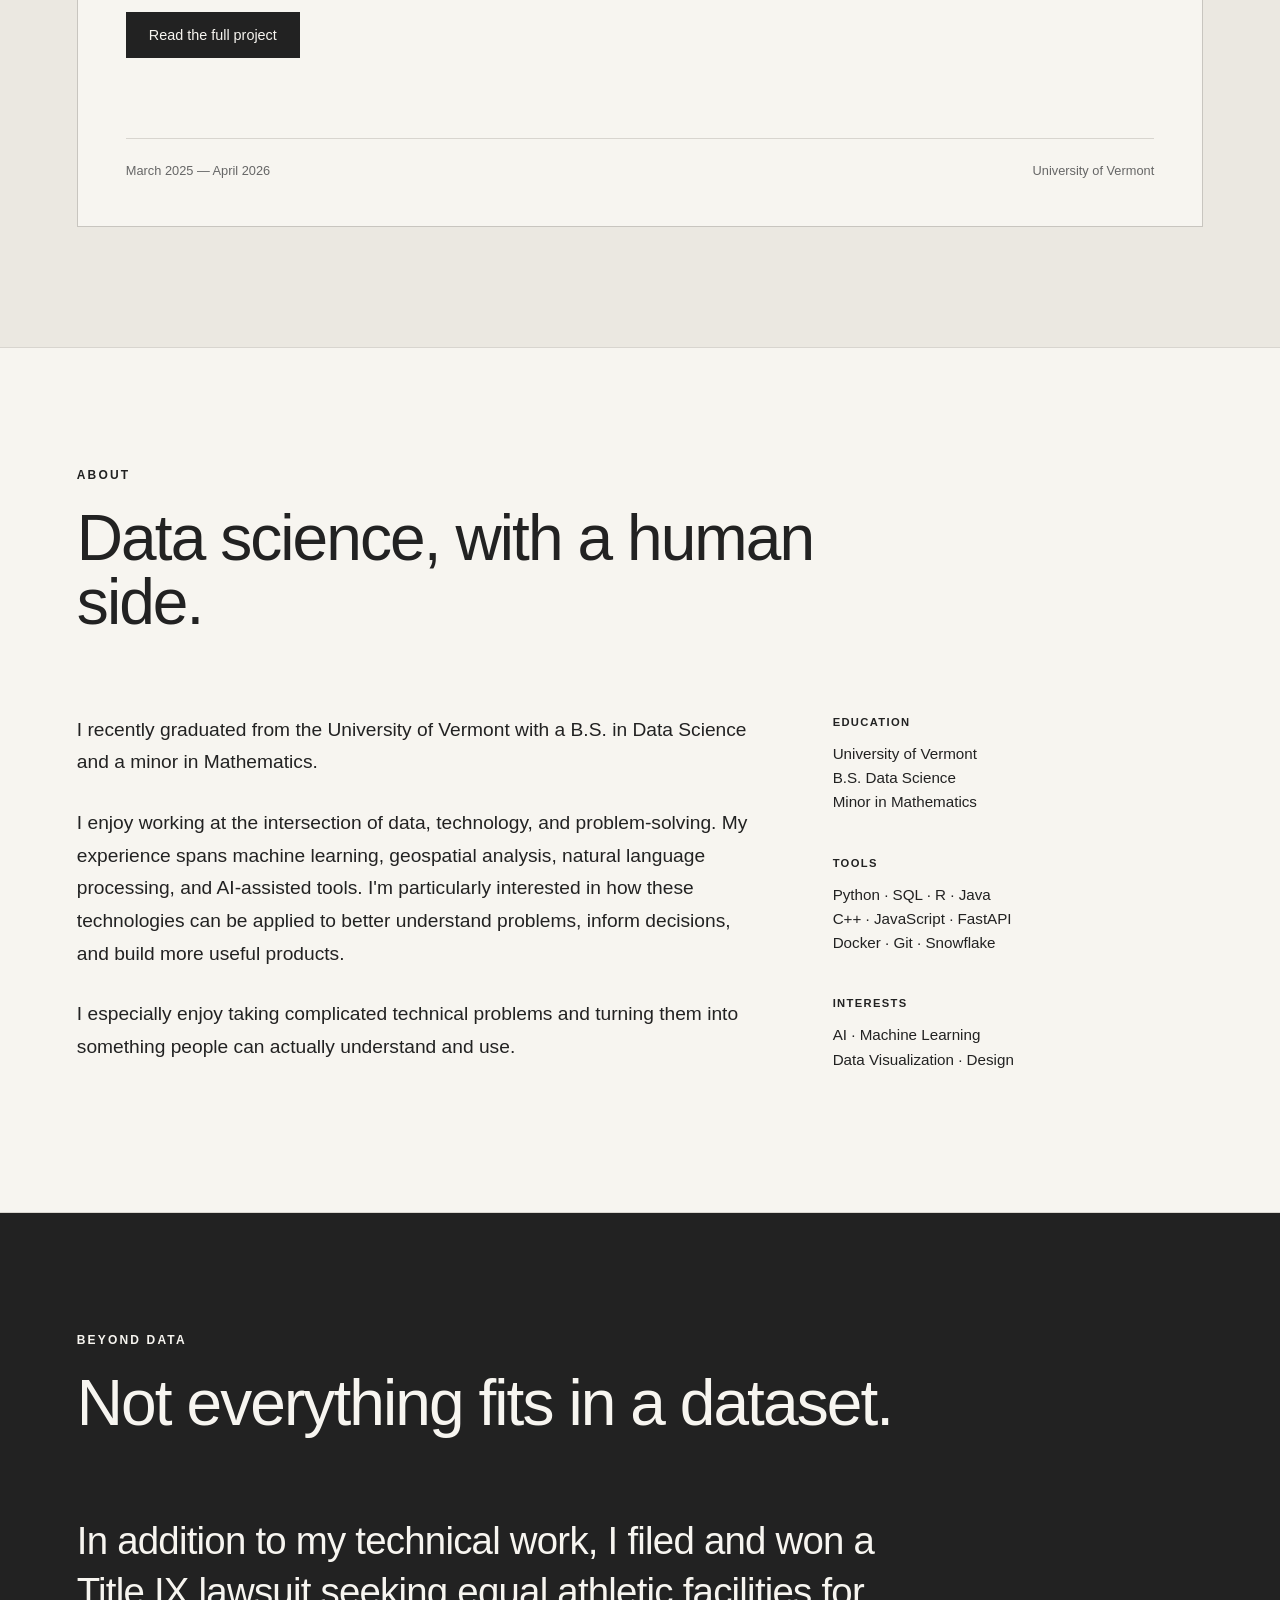
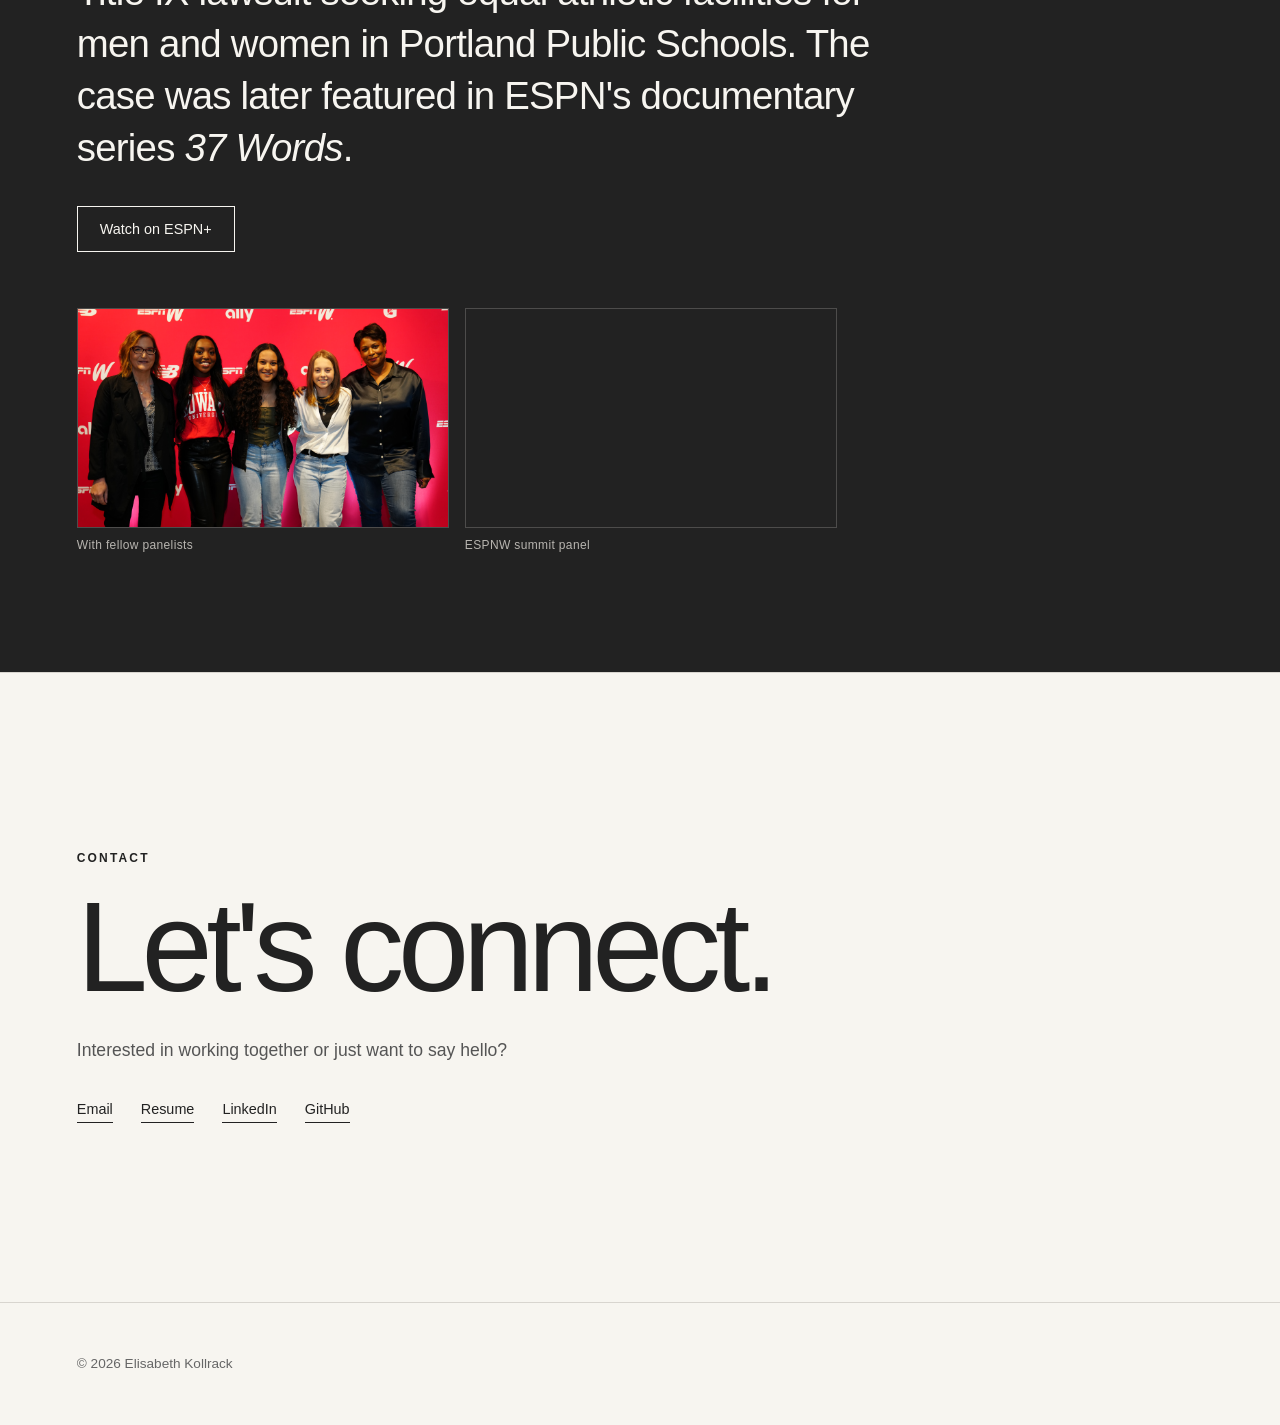
==== commit 3cef714b: "Revise skills and interests section in index.html Updated content to enhance clarity and detail abou" ====
--- a/index.html
+++ b/index.html
@@ -137,7 +137,6 @@
                         <span>LLMs</span>
                         <span>FastAPI</span>
                         <span>React</span>
-                        <span>Plotly</span>
                     </div>
 
                 </div>
@@ -164,7 +163,8 @@
                     </p>
 
                     <p>
-                        Analyzed large-scale datasets, researched Share
+                        Analyzed large-scale datasets to understand the impact of AI
+                        Overviews on website traffic, researched Share
                         of Voice metrics, and used machine learning and
                         vector embeddings to uncover optimization
                         opportunities.
@@ -331,11 +331,10 @@
                 </p>
 
                 <p>
-                    I'm interested in building technology that is not
-                    only technically interesting, but genuinely useful.
-                    My work has taken me from machine learning and
-                    geospatial analysis to AI-assisted scientific tools
-                    and data visualization.
+                    I enjoy working at the intersection of data, technology, and problem-solving. 
+                    My experience spans machine learning, geospatial analysis, natural language processing, 
+                    and AI-assisted tools. I'm particularly interested in how these technologies can be applied 
+                    to better understand problems, inform decisions, and build more useful products.
                 </p>
 
                 <p>
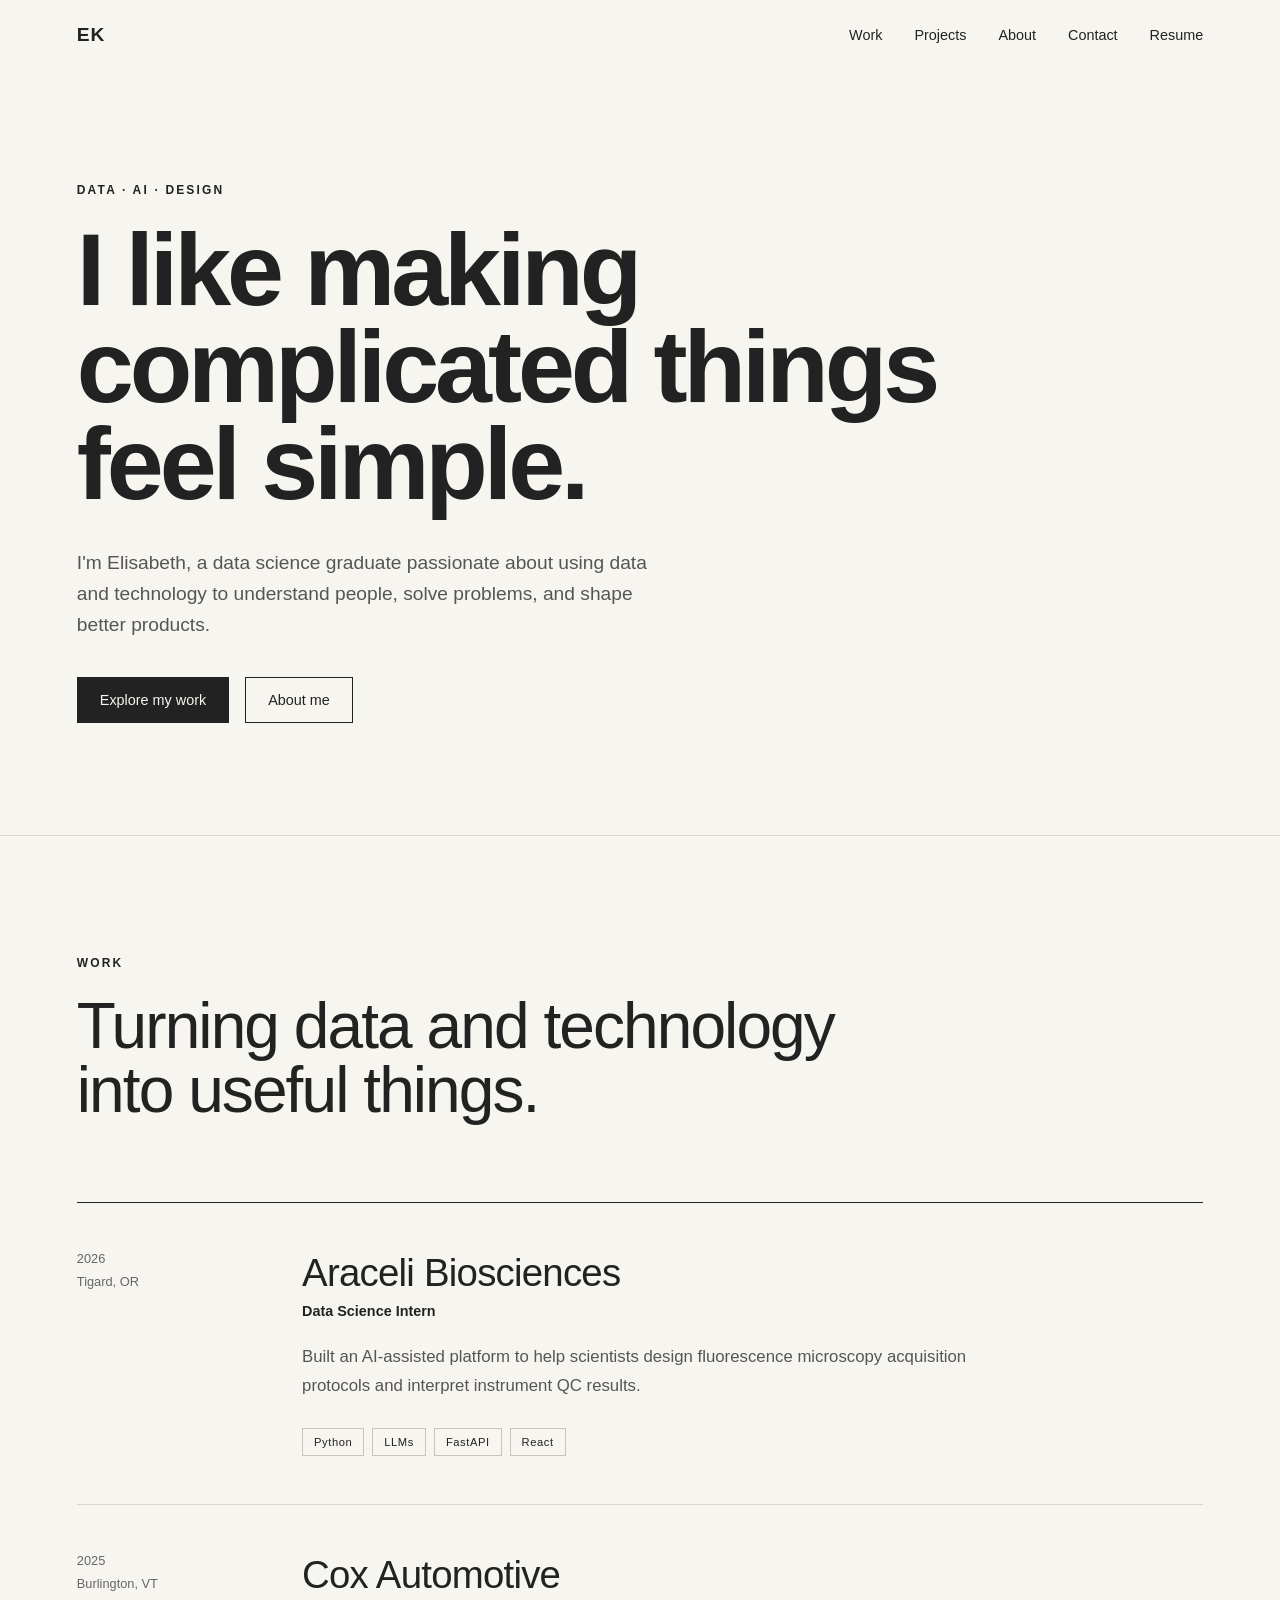
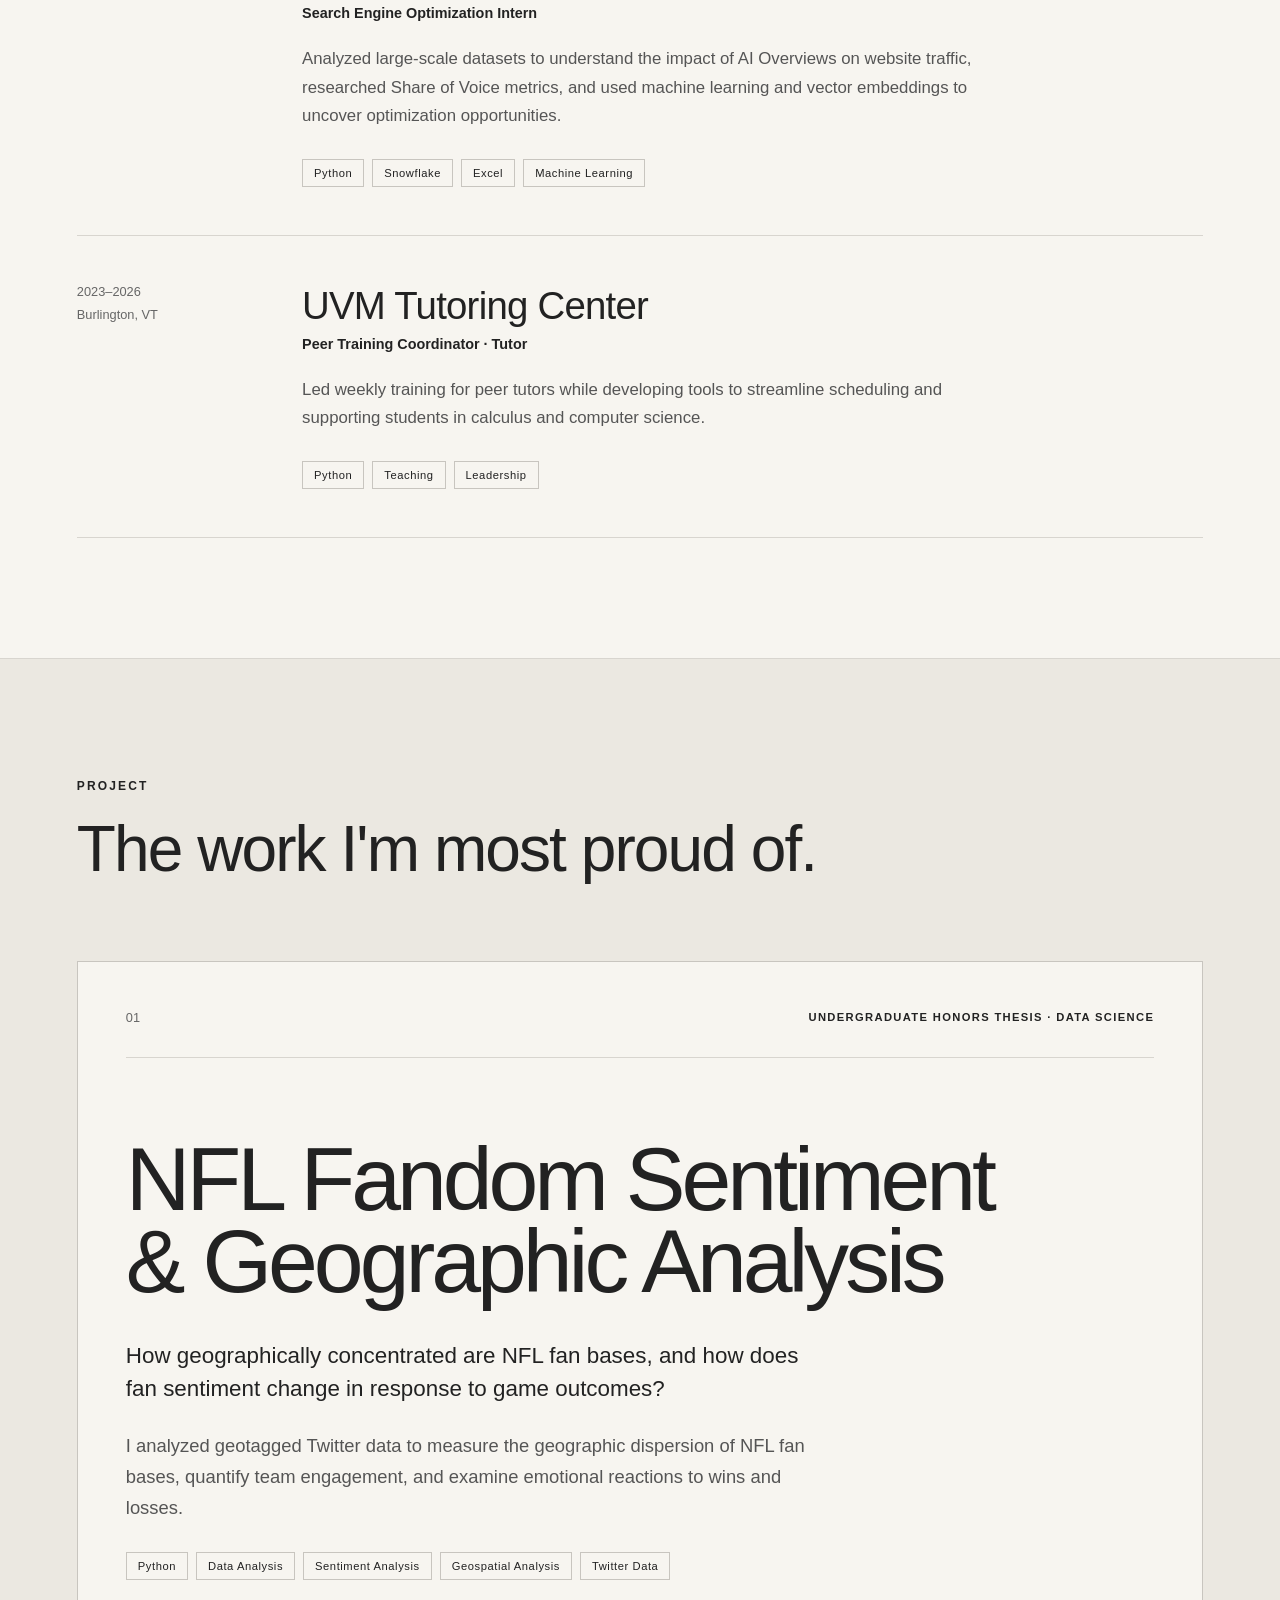
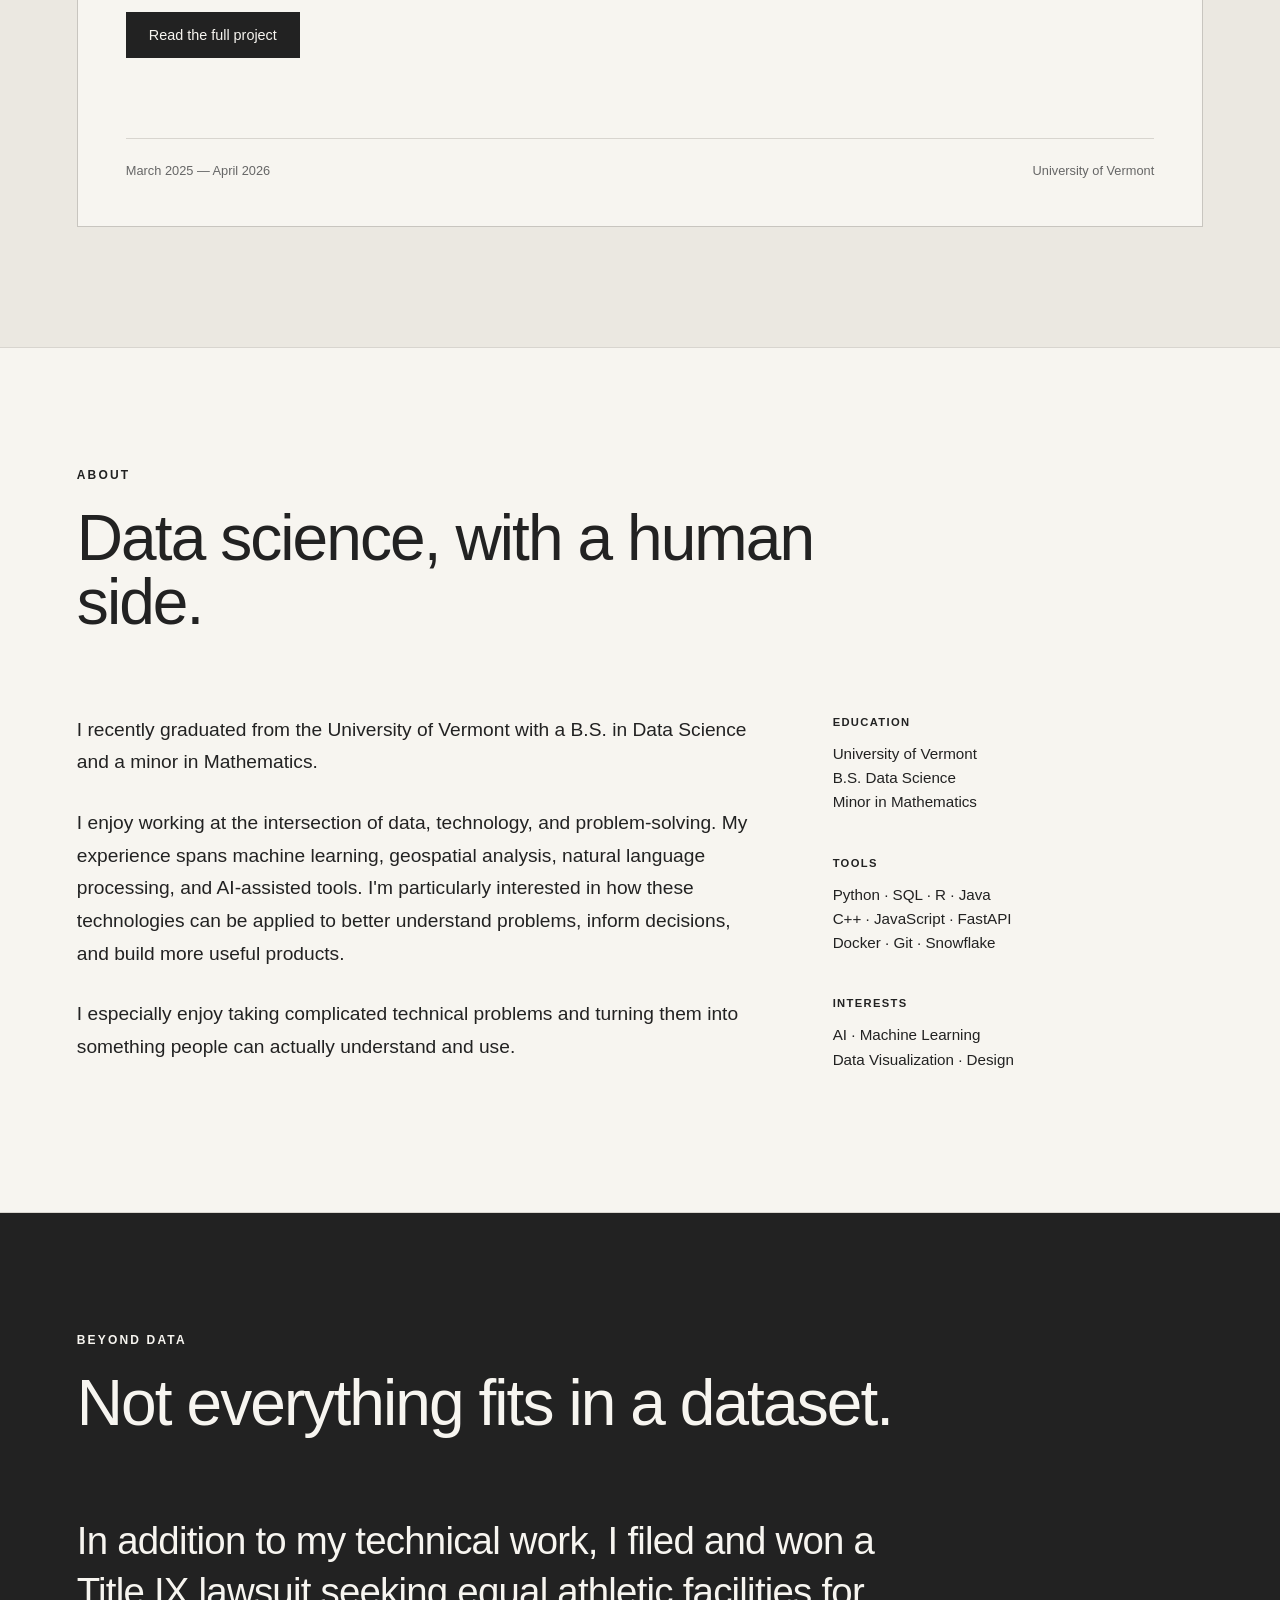
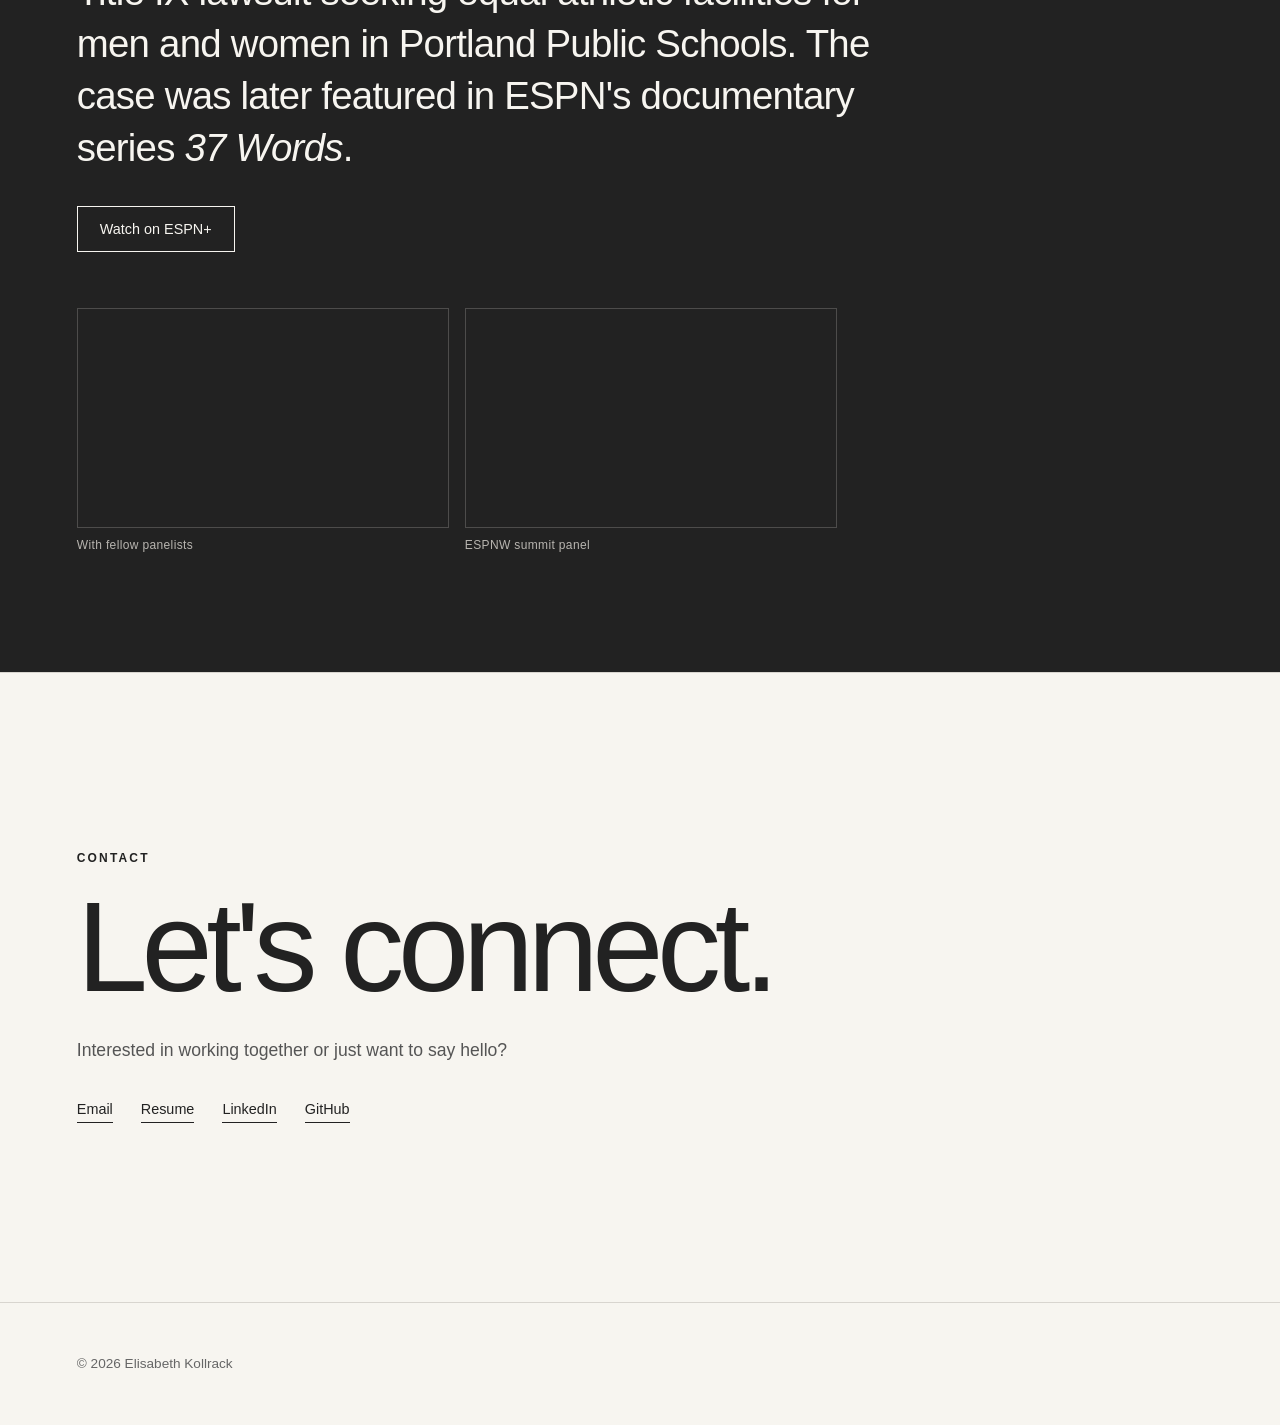
==== commit 5b2a41a2: "Refactor hero description in index.html Removed redundant text from the hero description." ====
--- a/index.html
+++ b/index.html
@@ -68,9 +68,9 @@
             </h1>
 
             <p class="hero-description">
-                "I'm Elisabeth, a data science graduate passionate 
+                I'm Elisabeth, a data science graduate passionate 
                 about using data and technology to understand people, solve problems, 
-                and shape better products."
+                and shape better products.
             </p>
 
             <div class="hero-buttons">
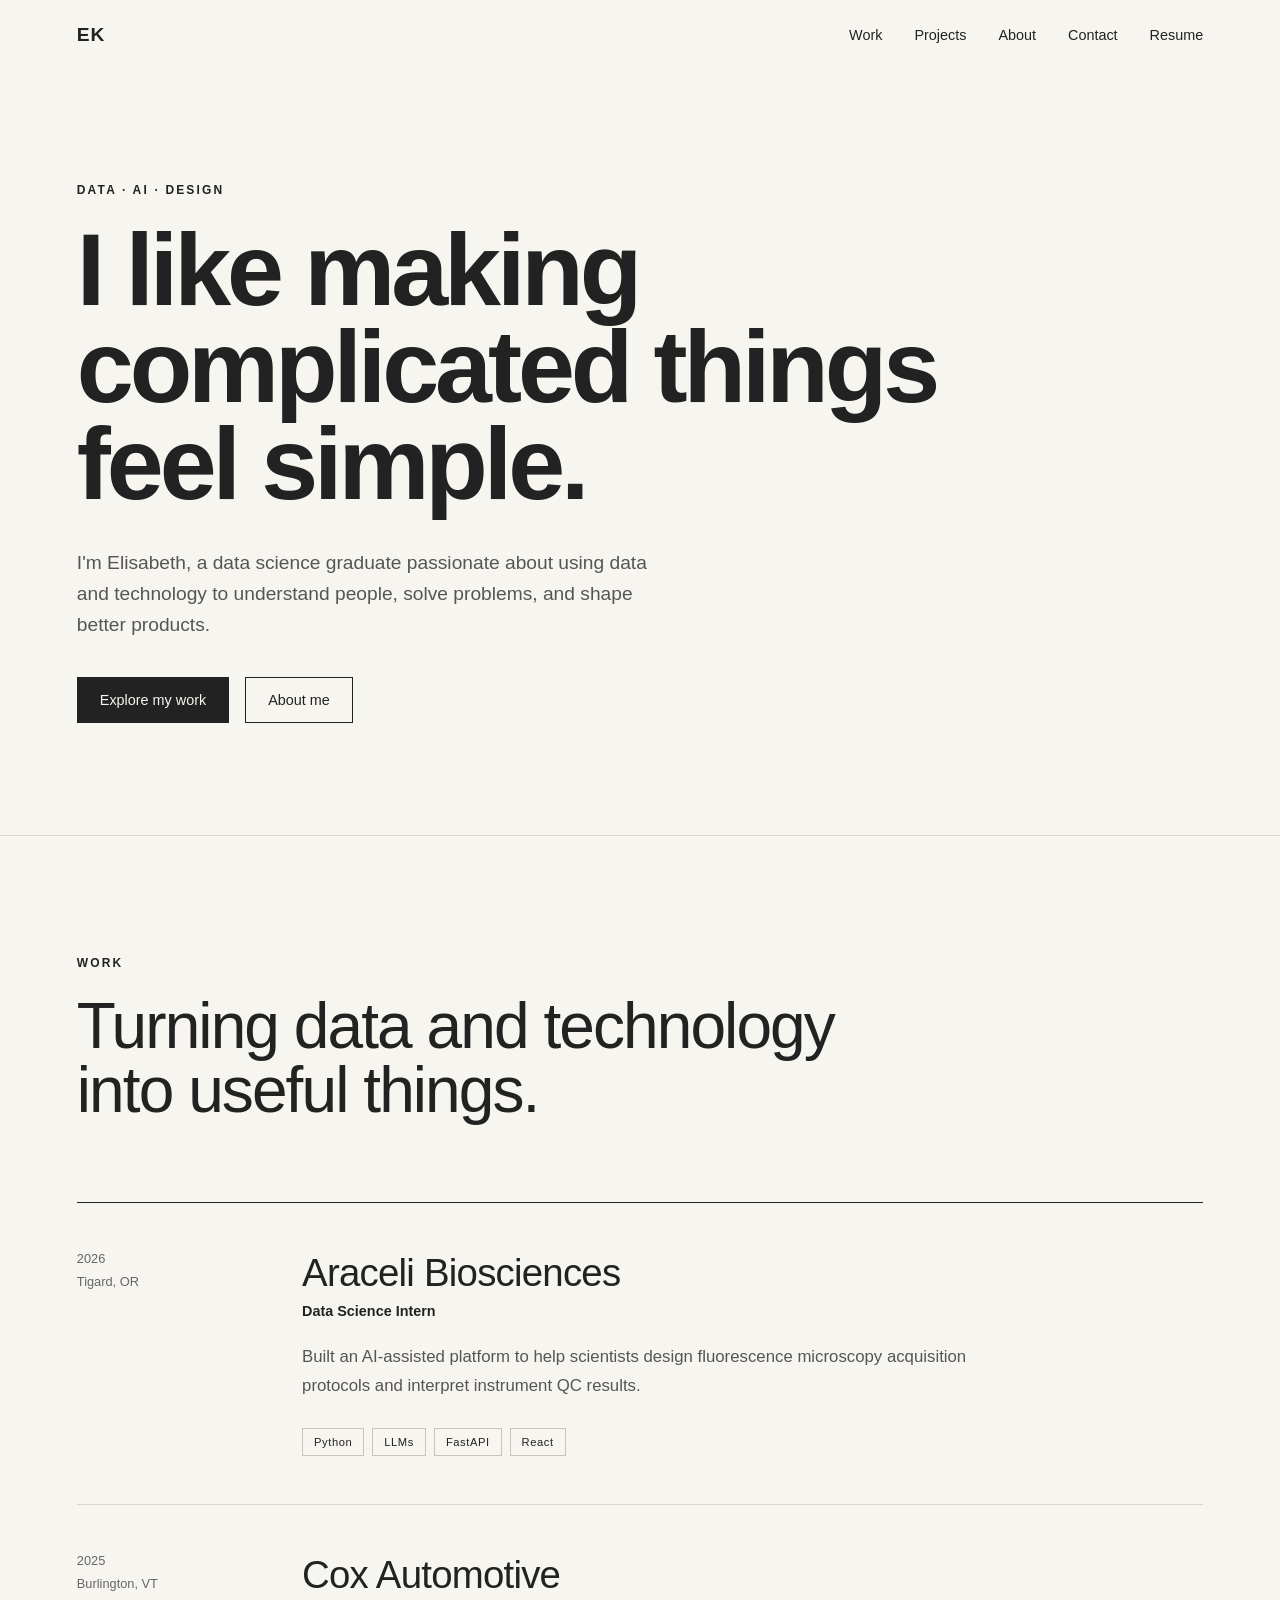
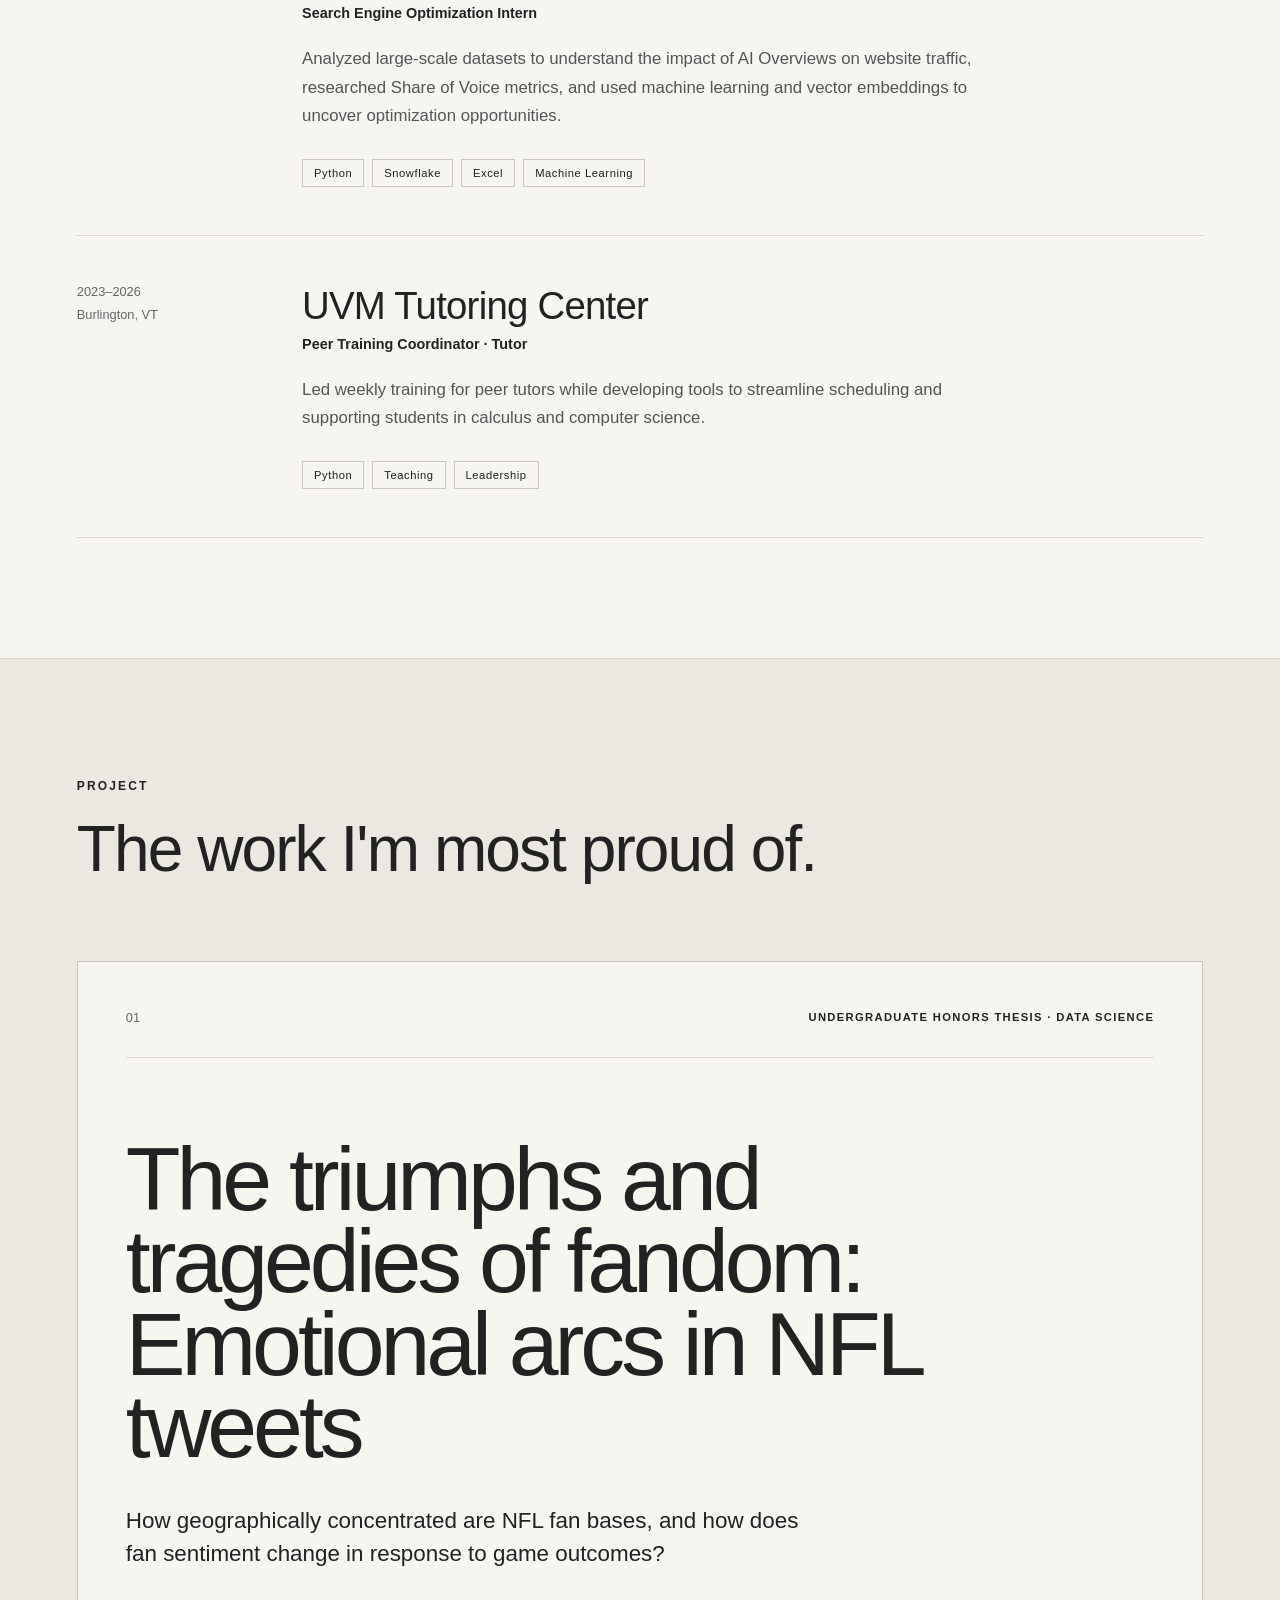
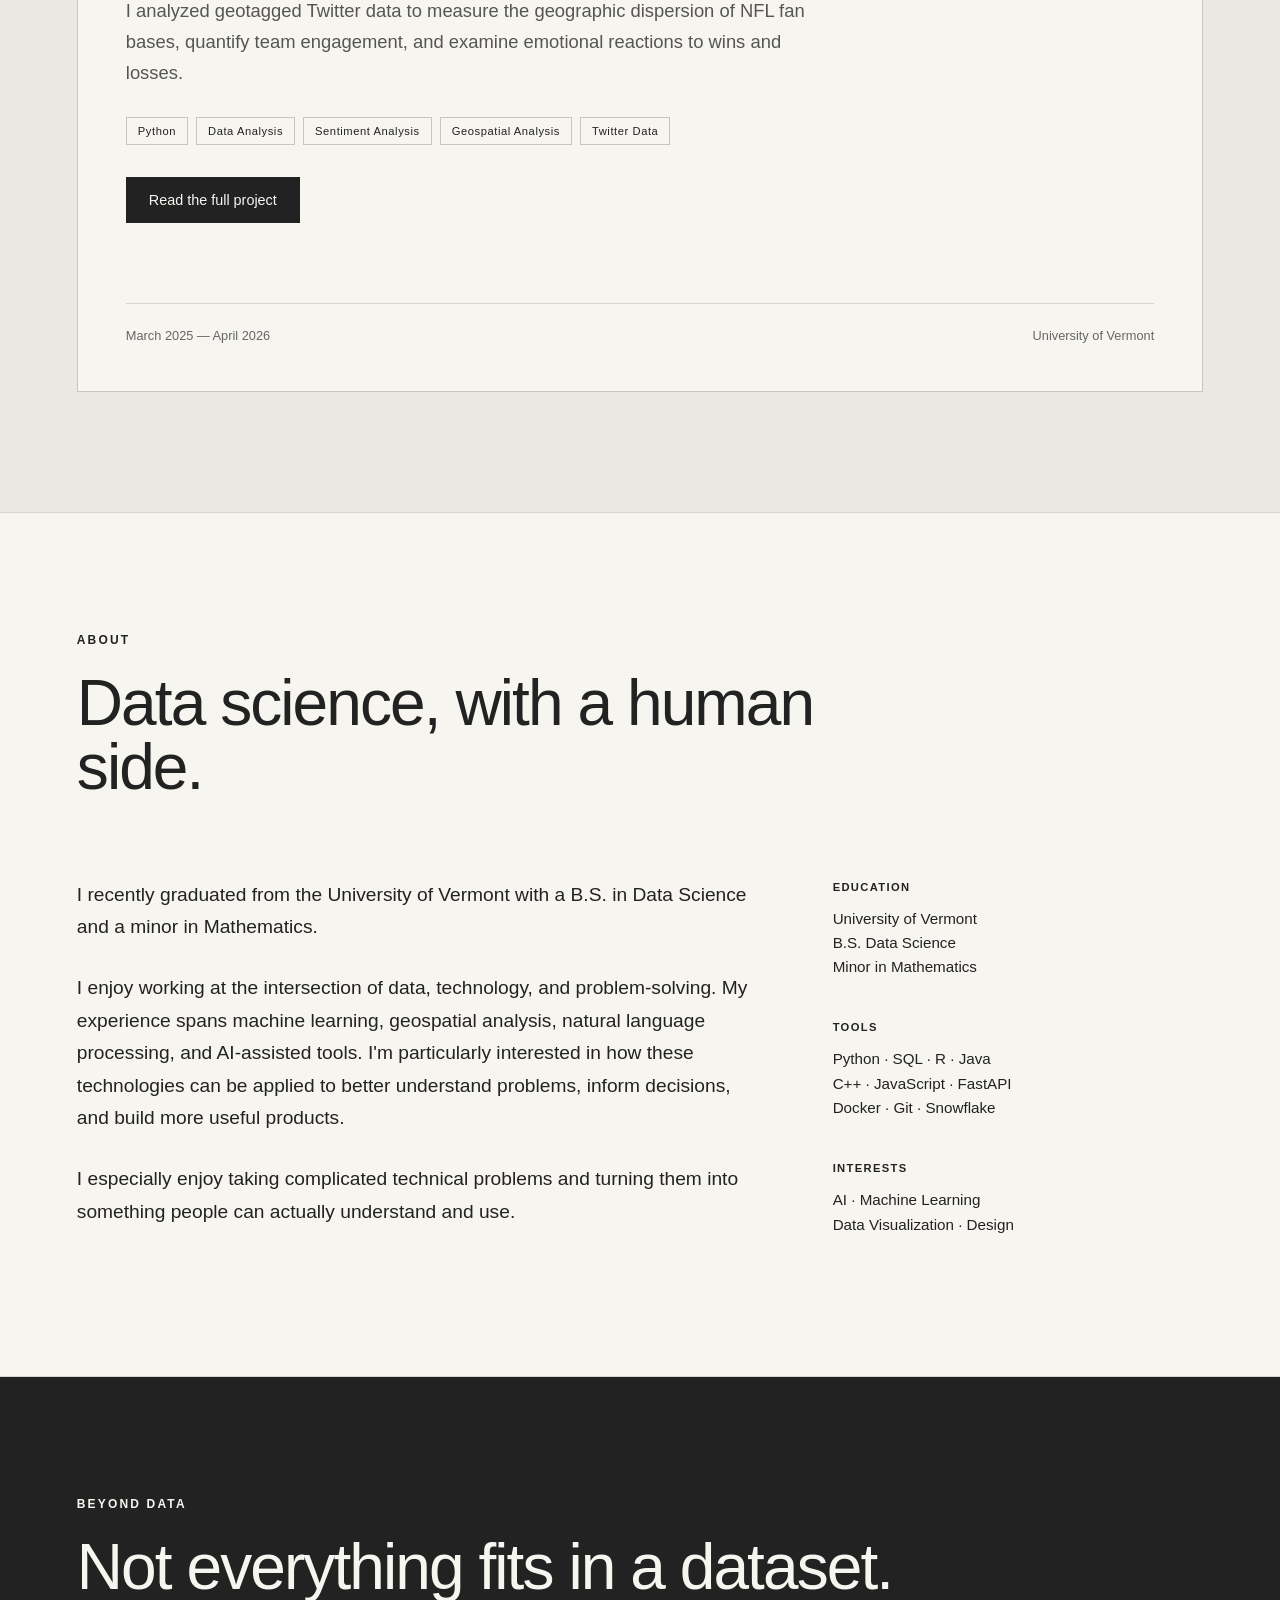
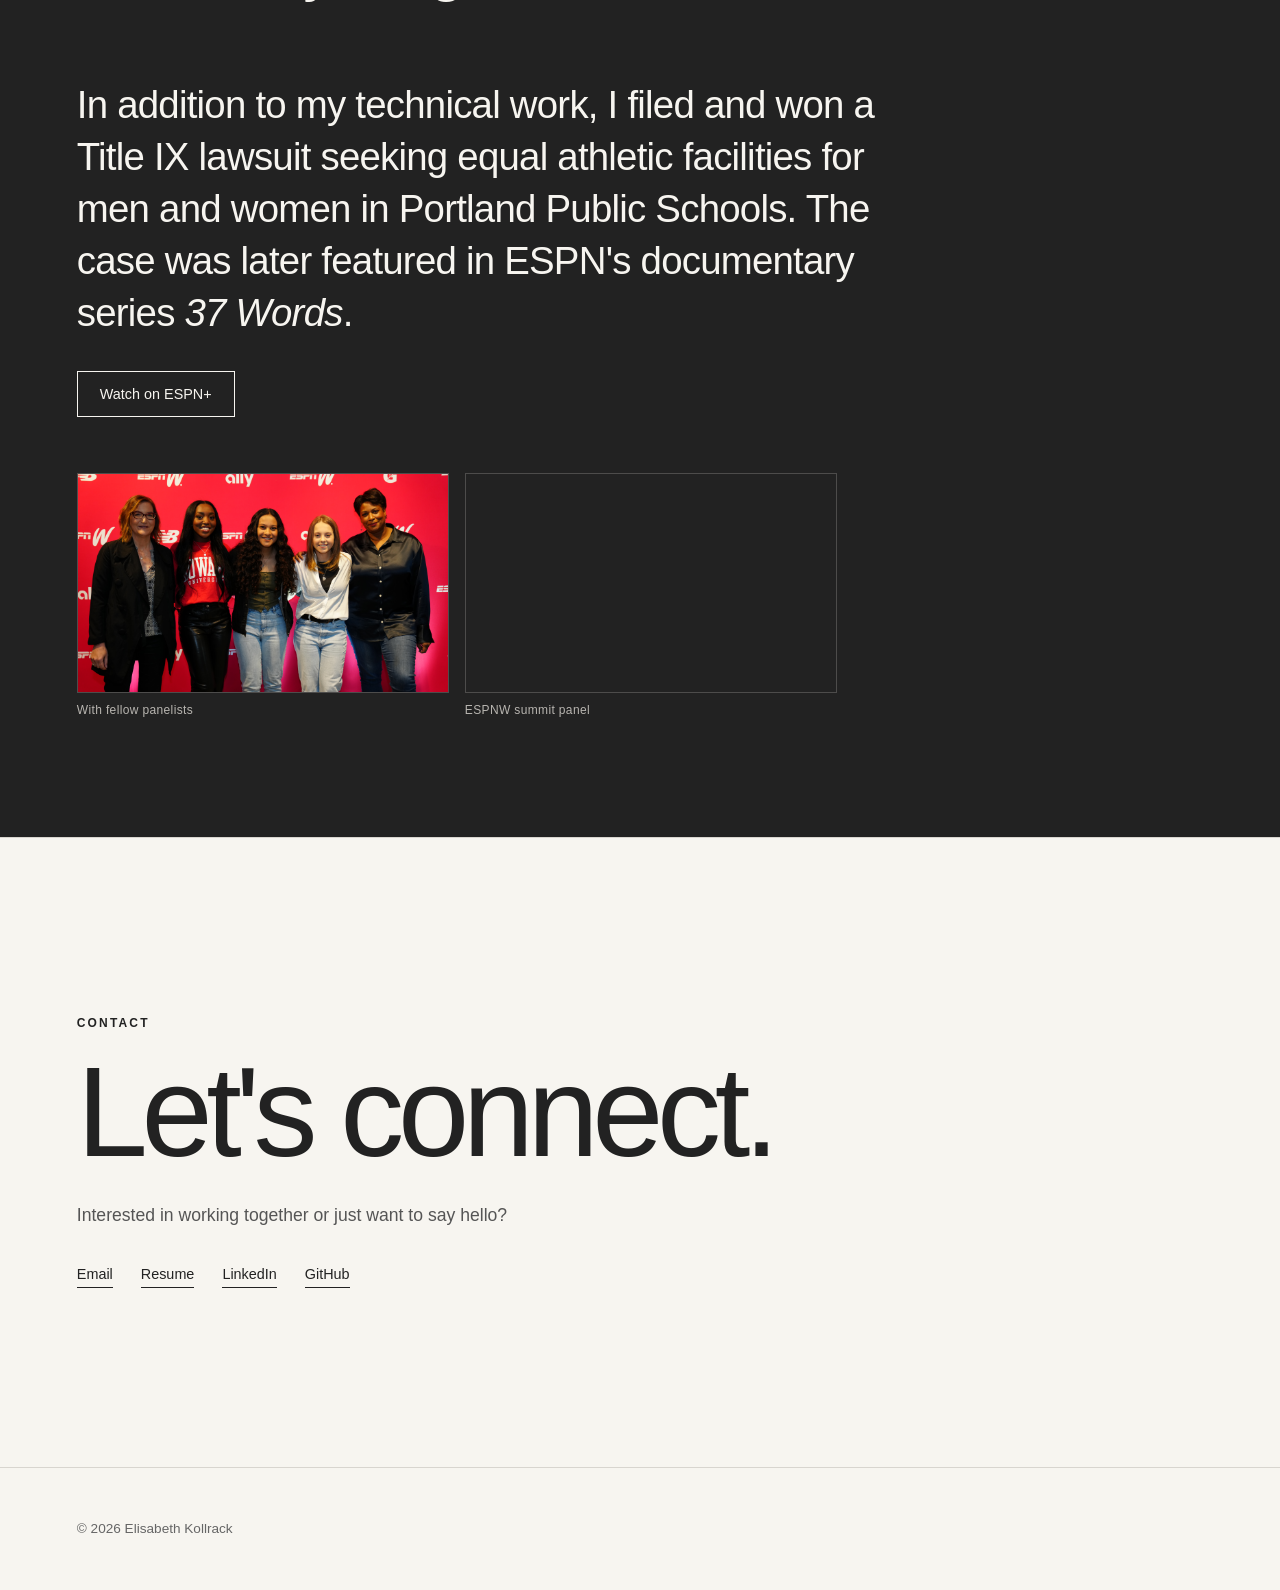
==== commit 85f7215b: "Update project title in index.html" ====
--- a/index.html
+++ b/index.html
@@ -257,8 +257,7 @@
             <div class="featured-project-content">
 
                 <h3>
-                    NFL Fandom Sentiment
-                    & Geographic Analysis
+                    The triumphs and tragedies of fandom: Emotional arcs in NFL tweets
                 </h3>
 
                 <p class="project-question">
